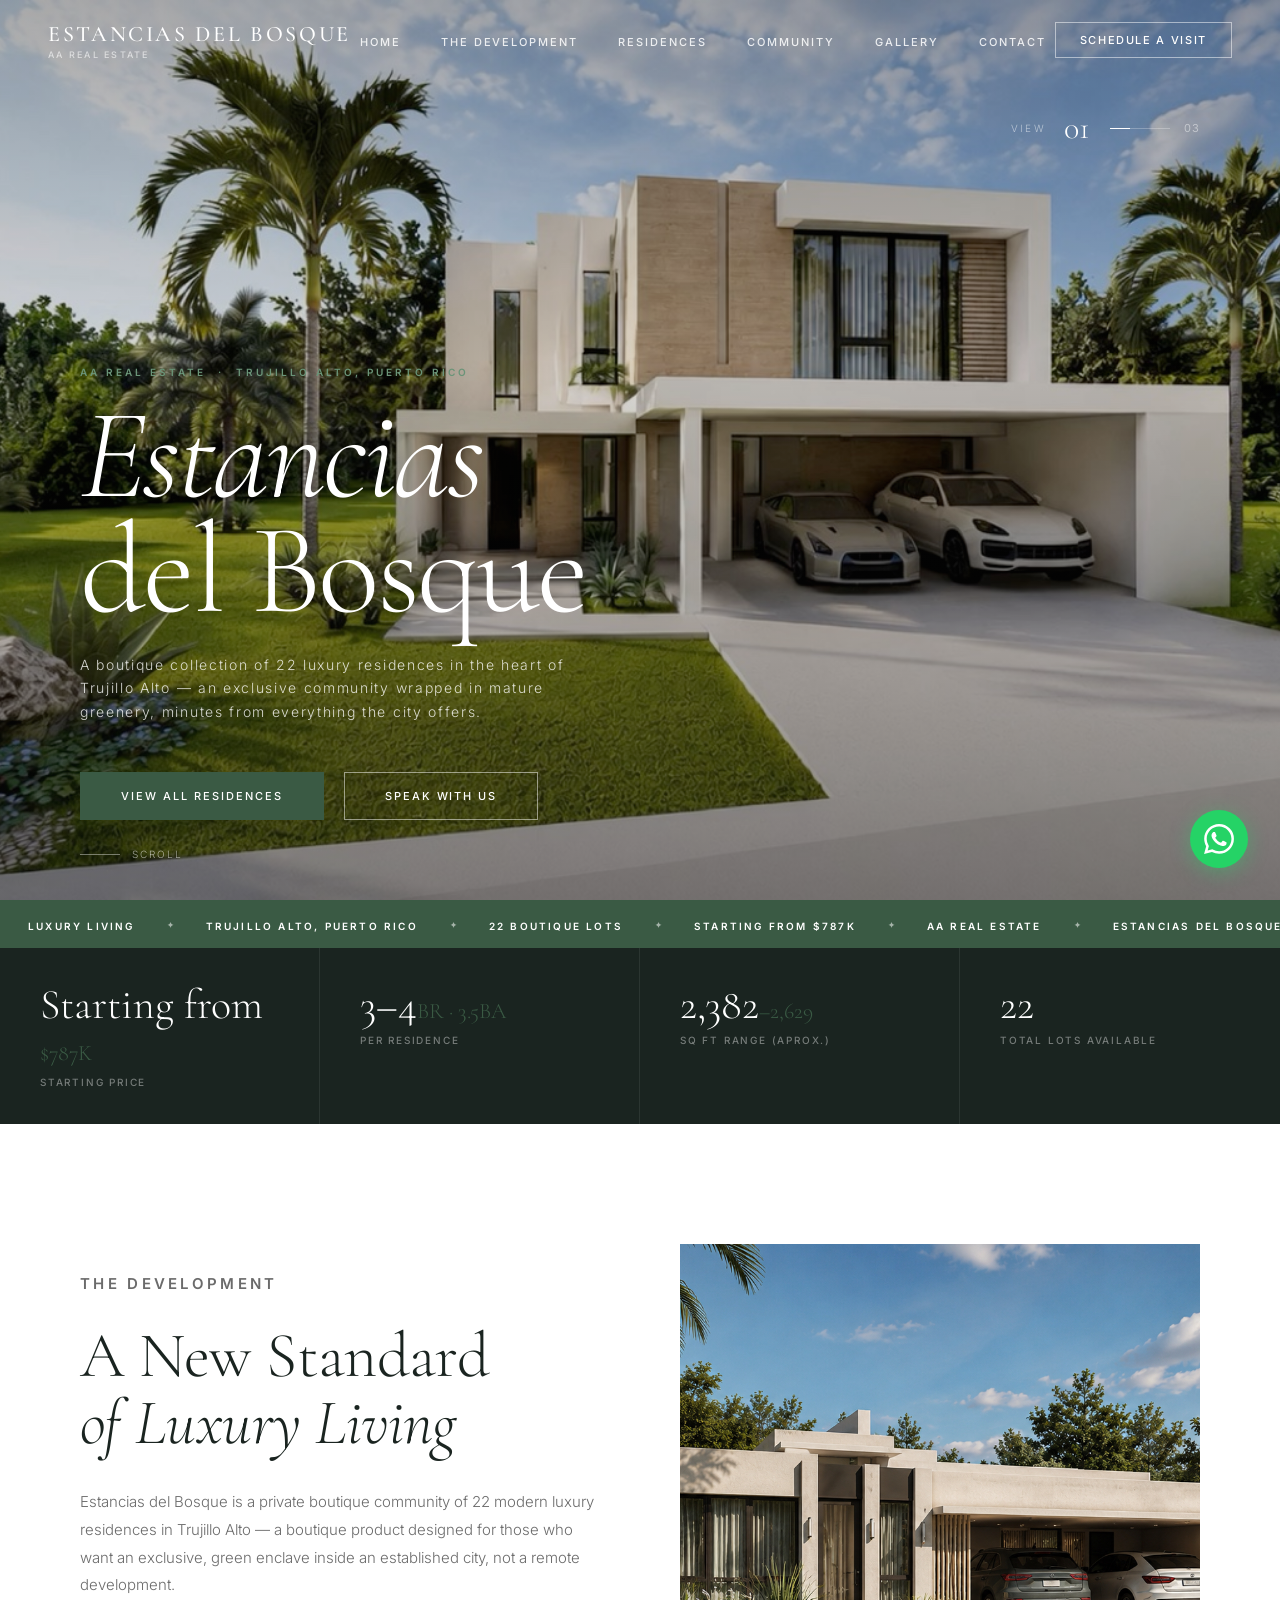
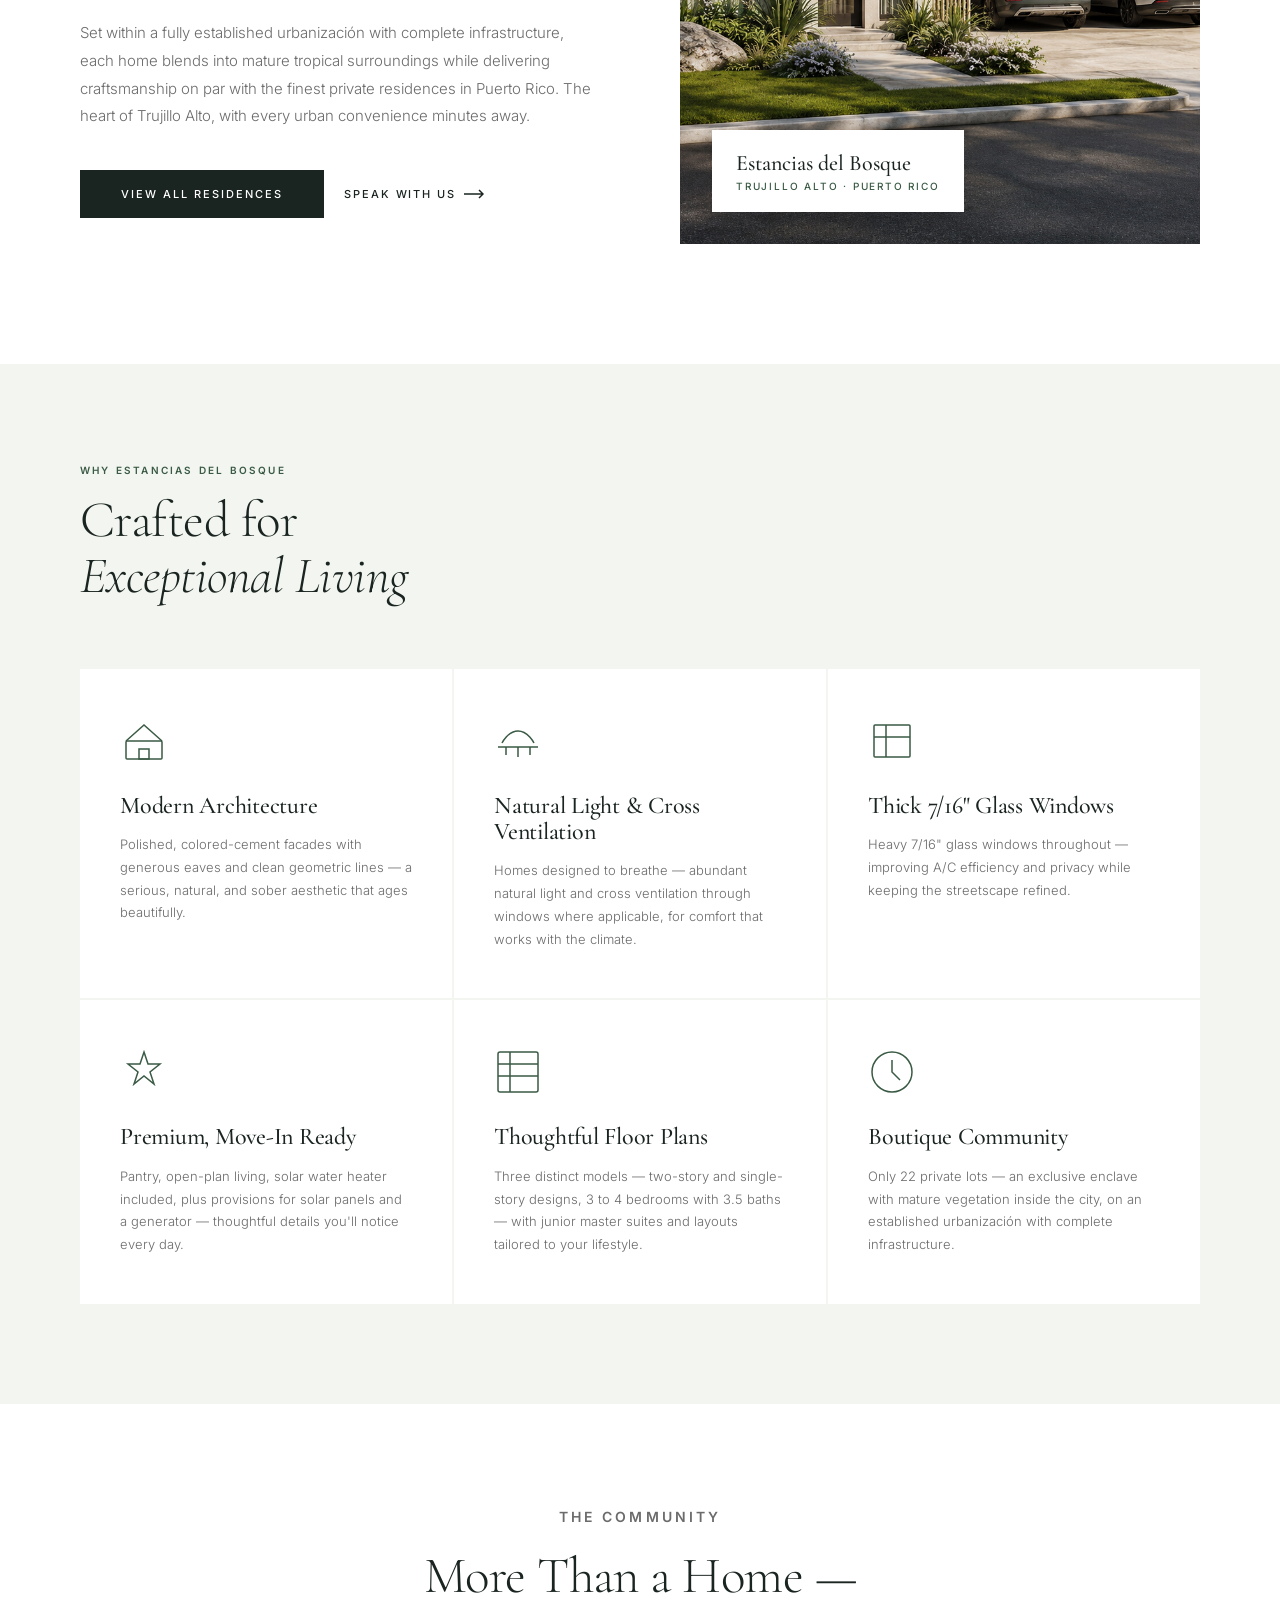
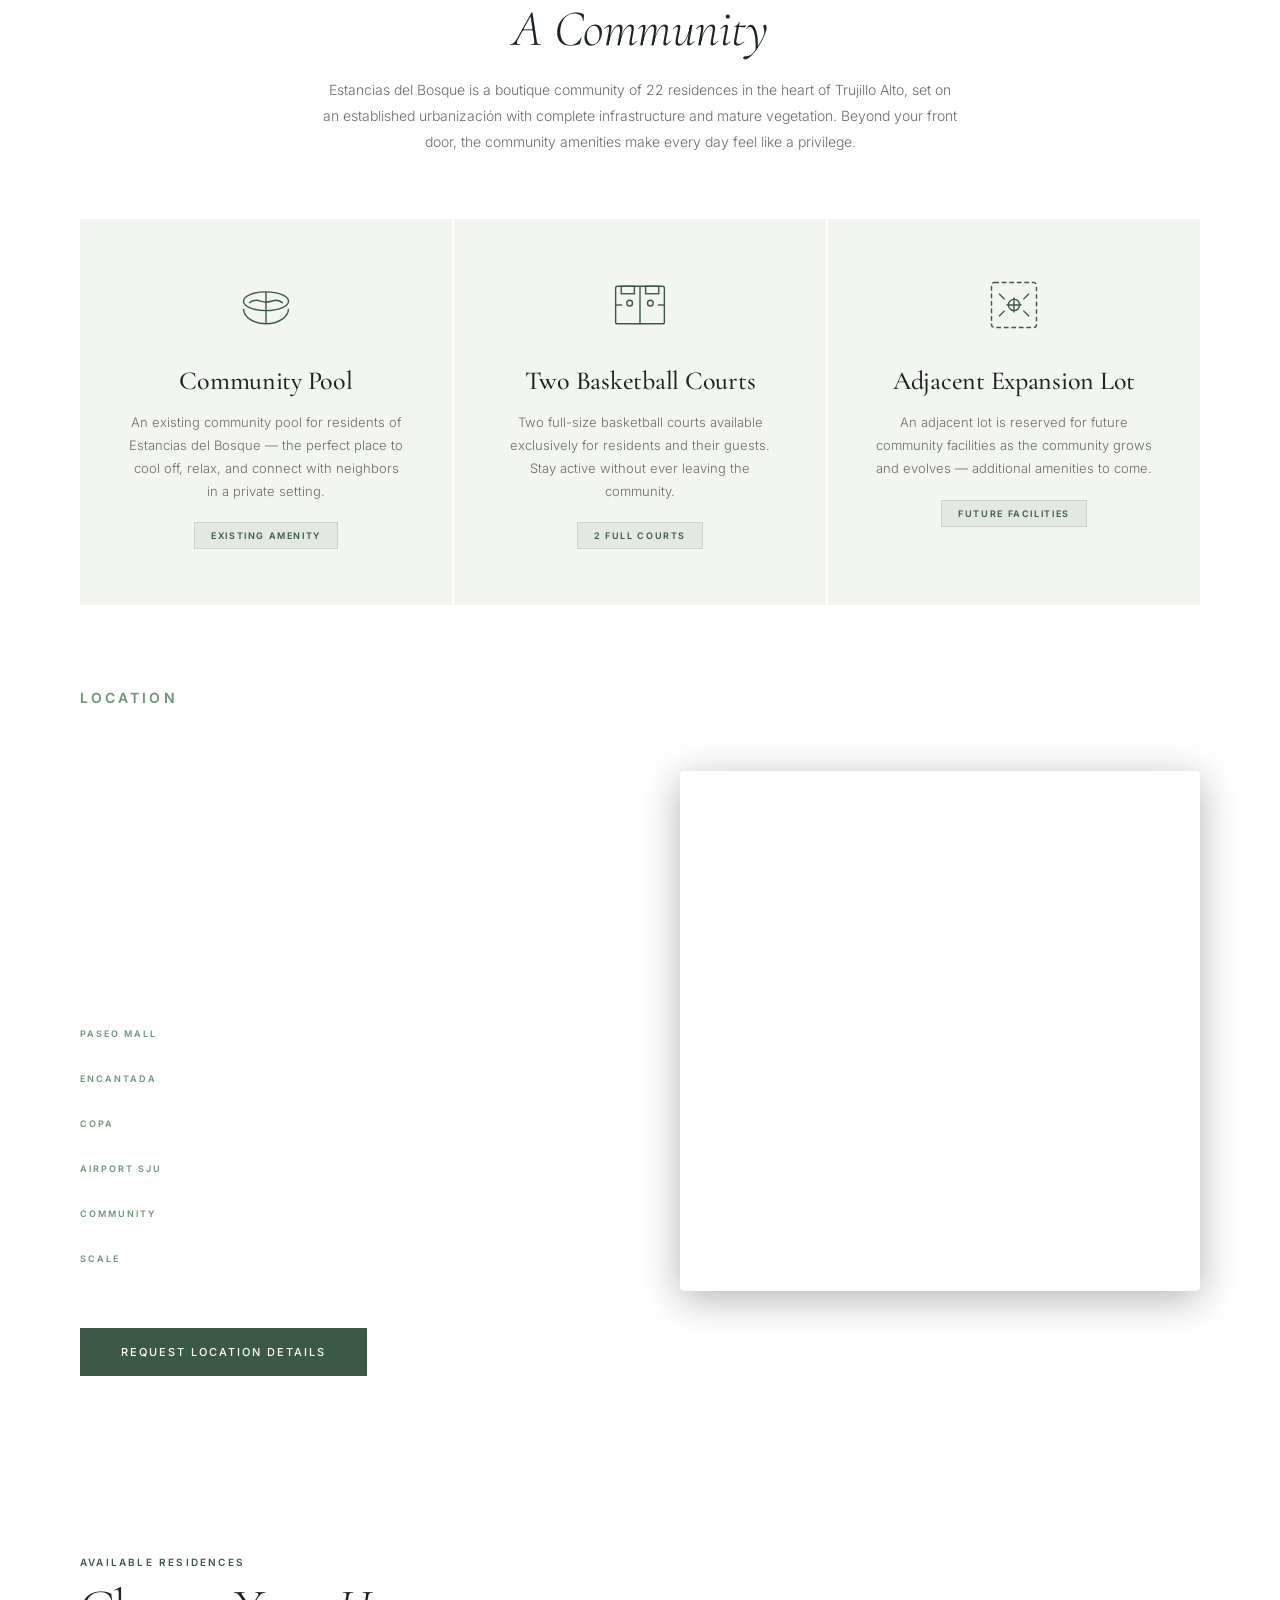
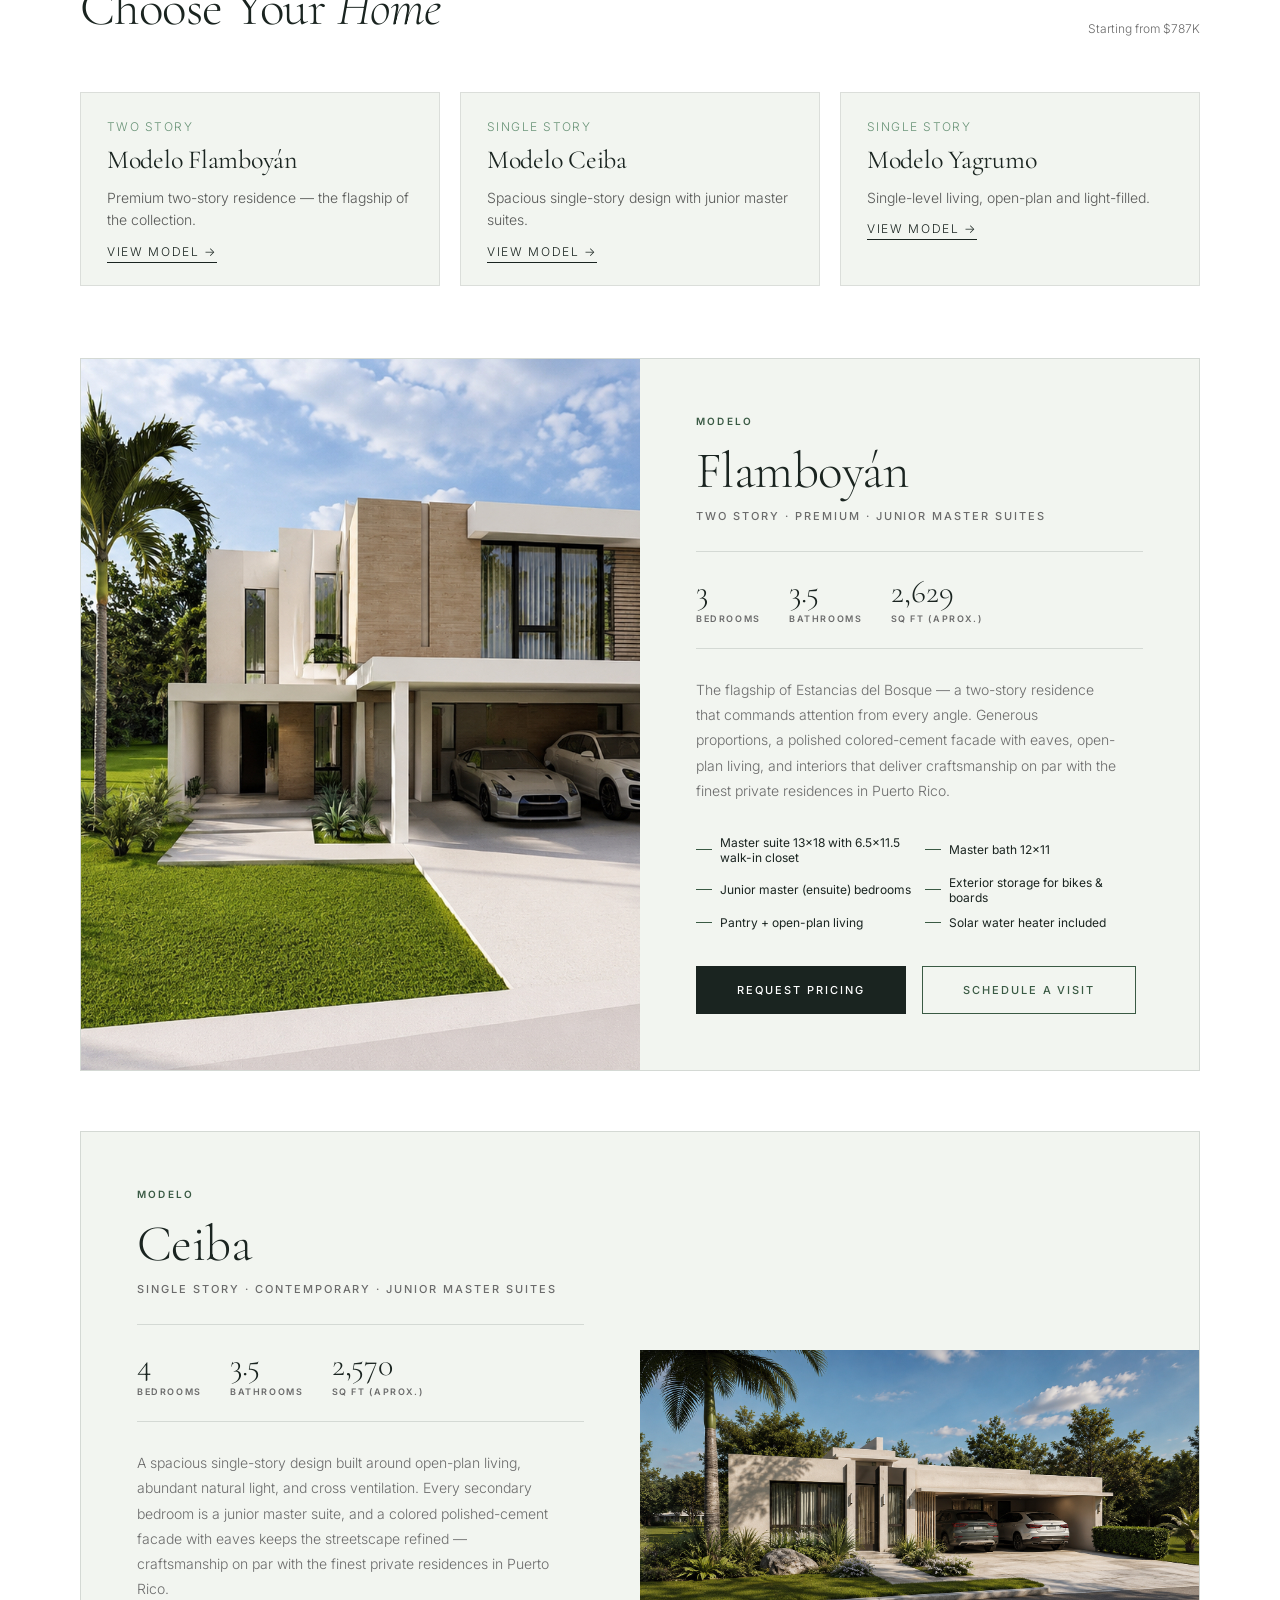
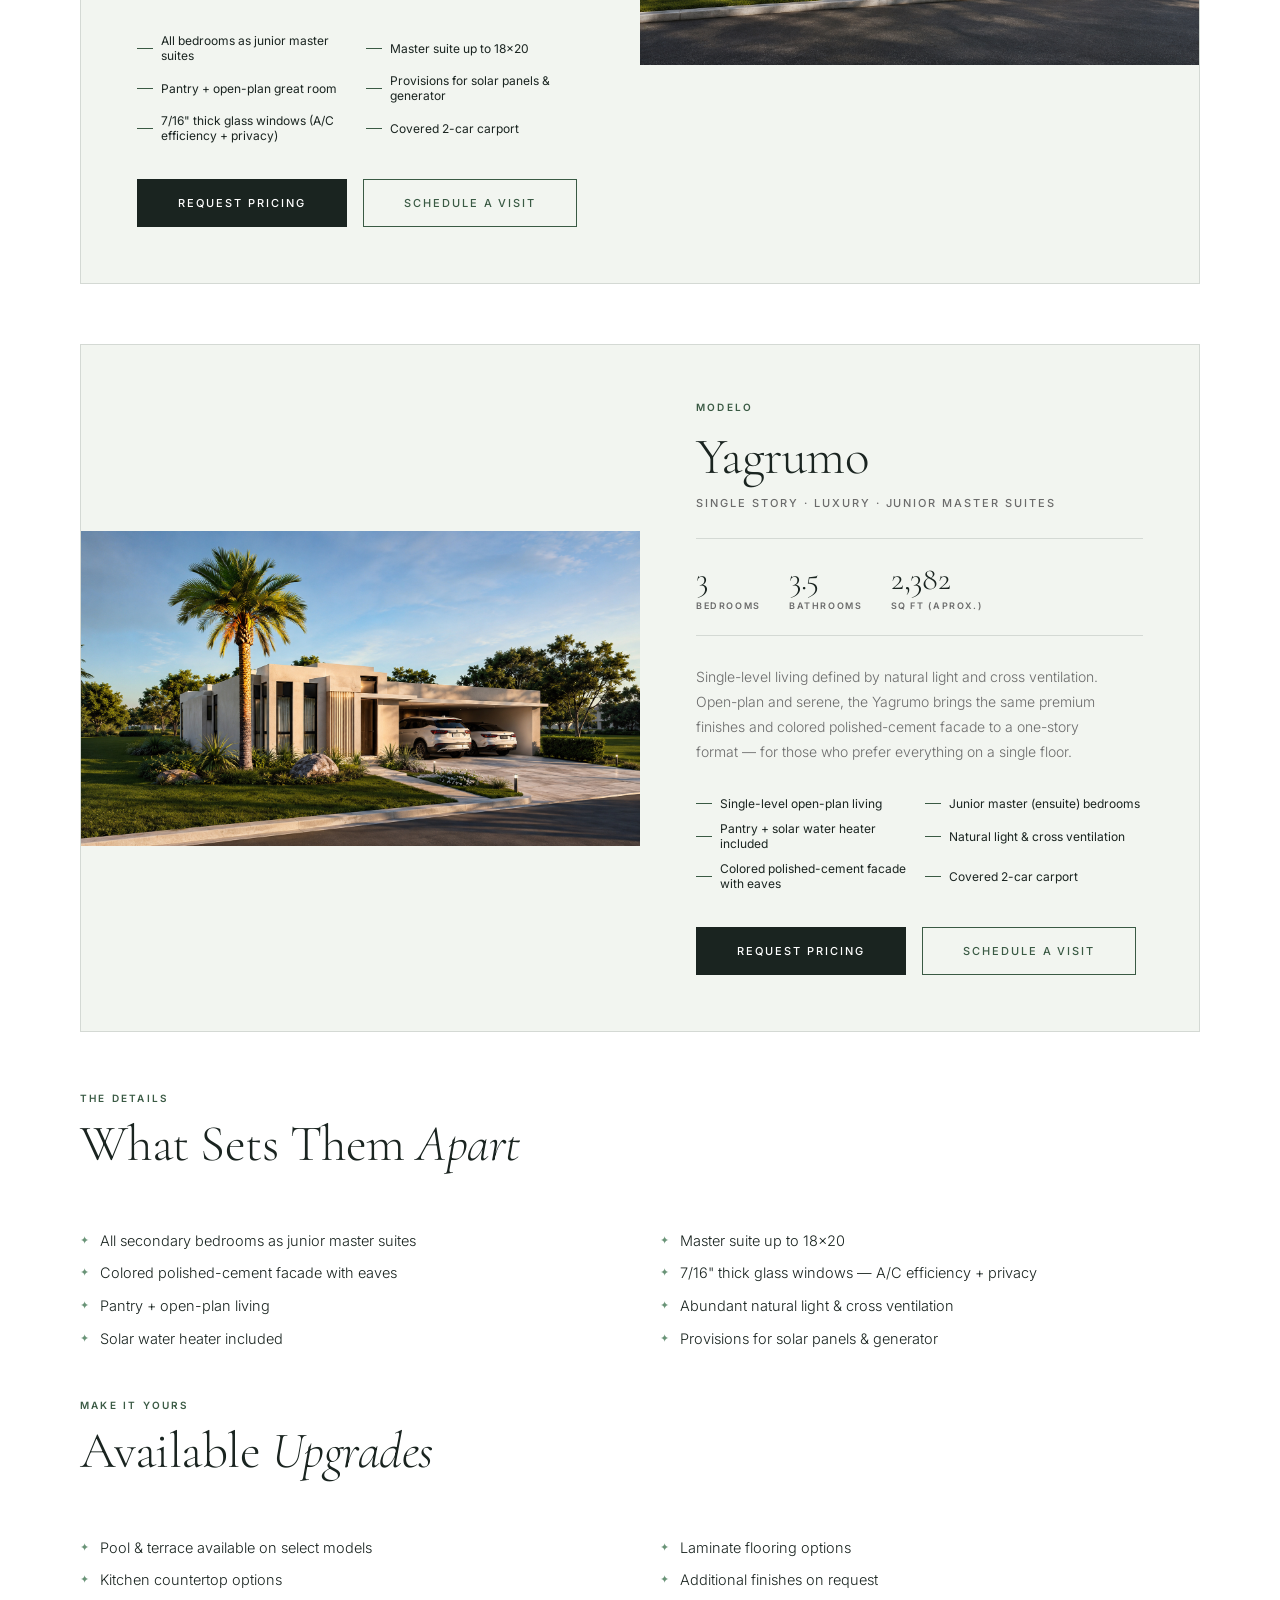
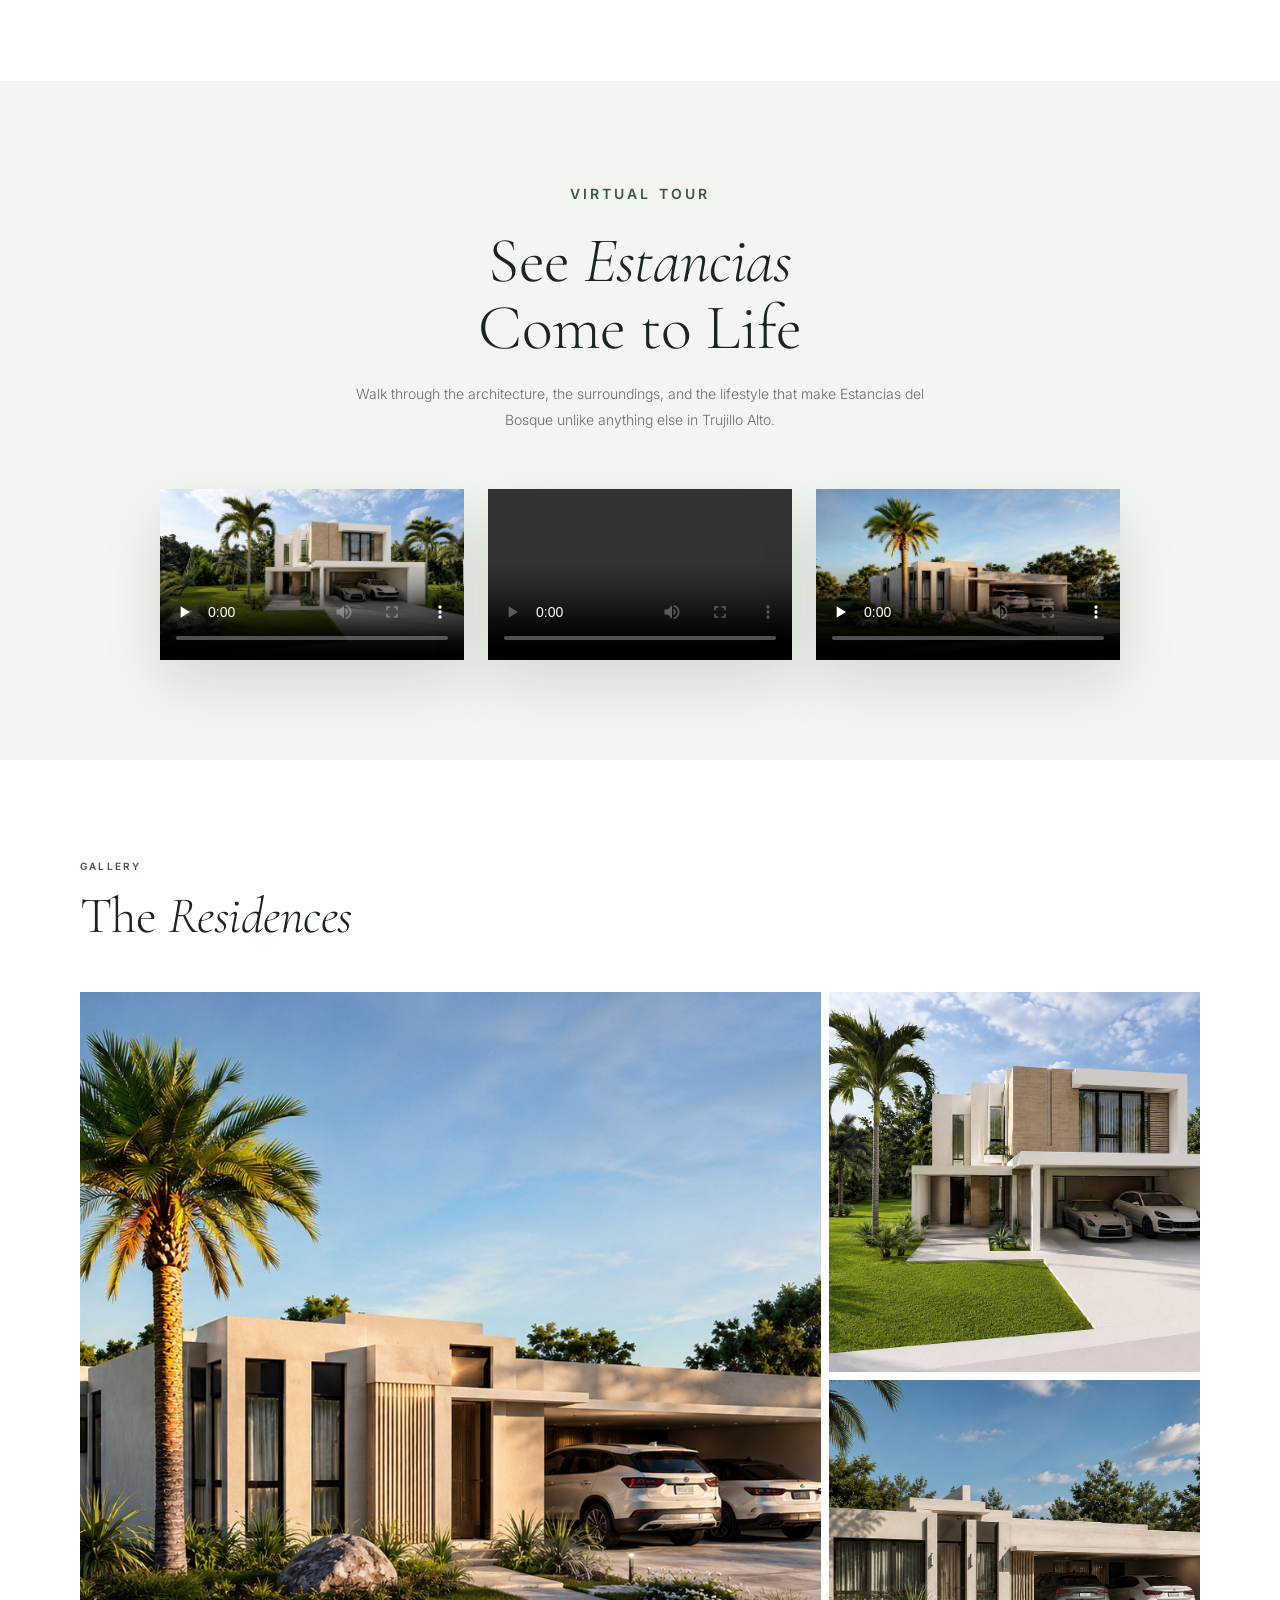
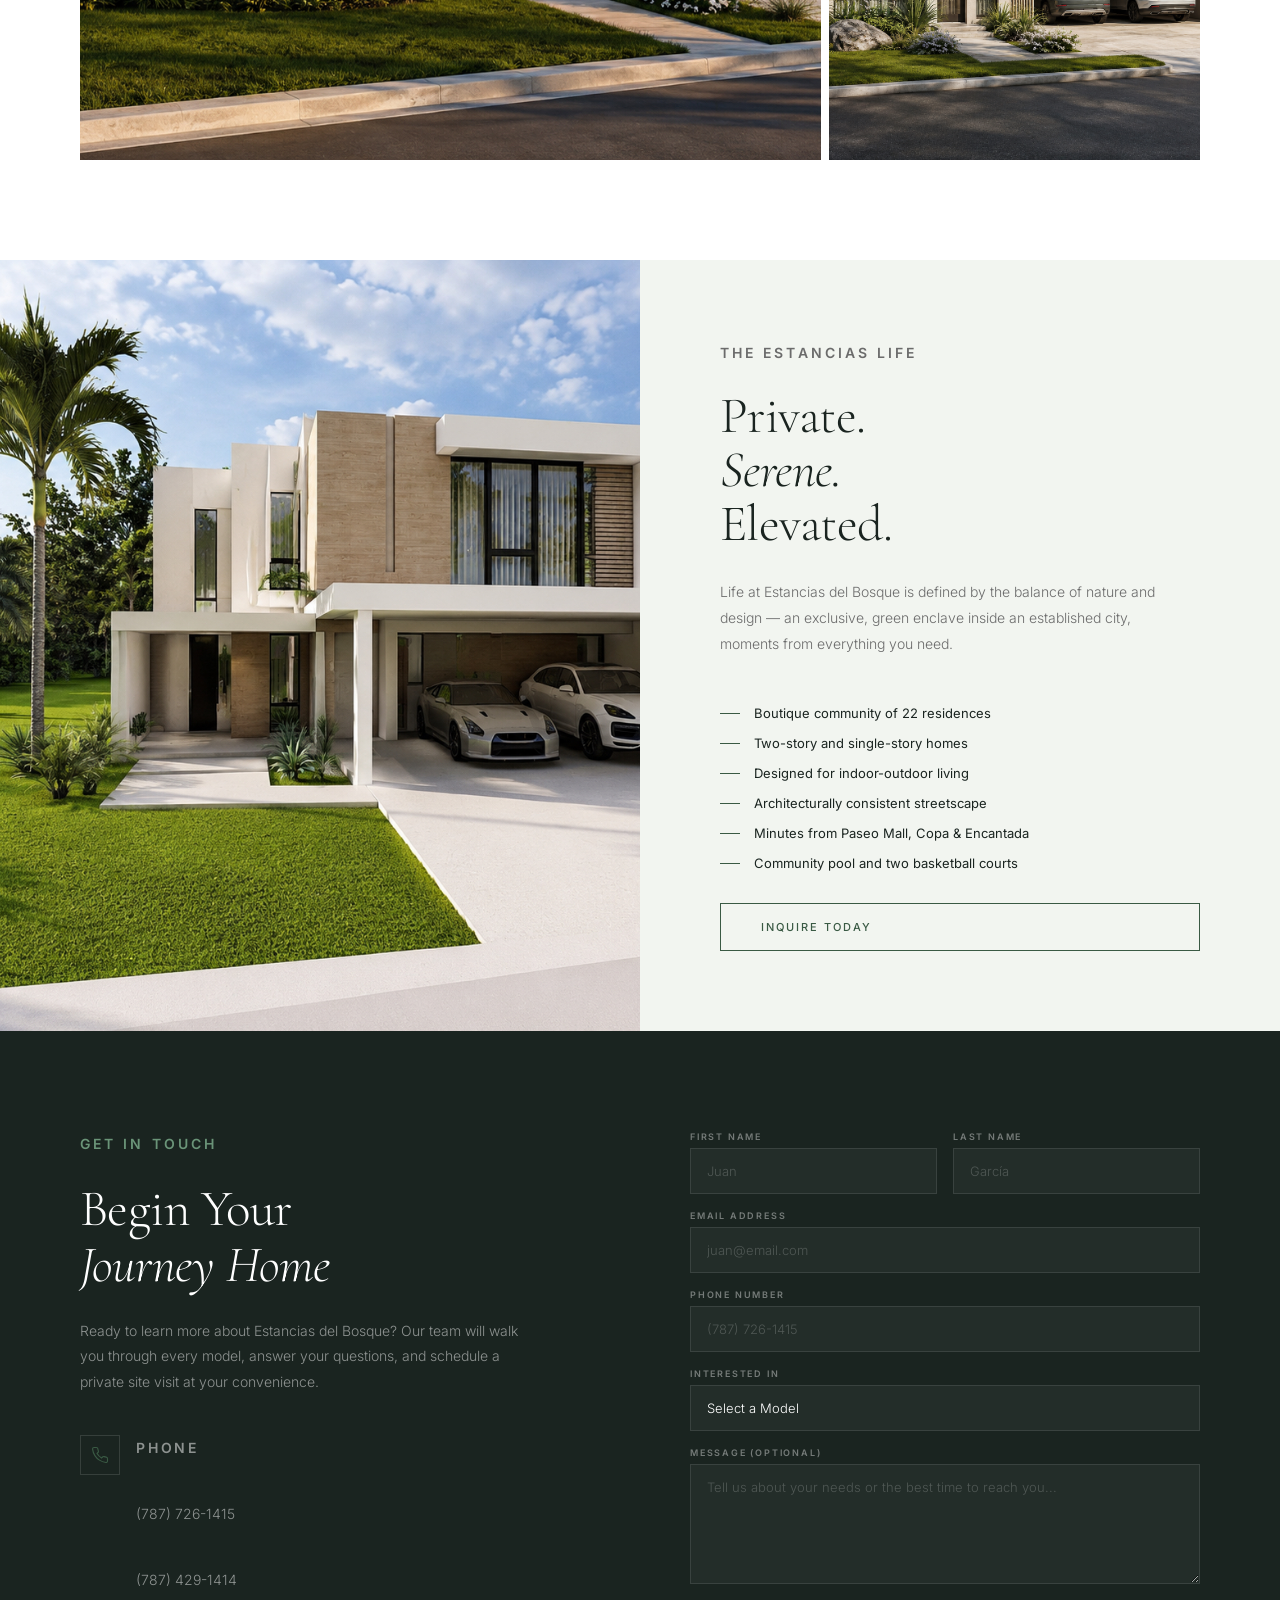
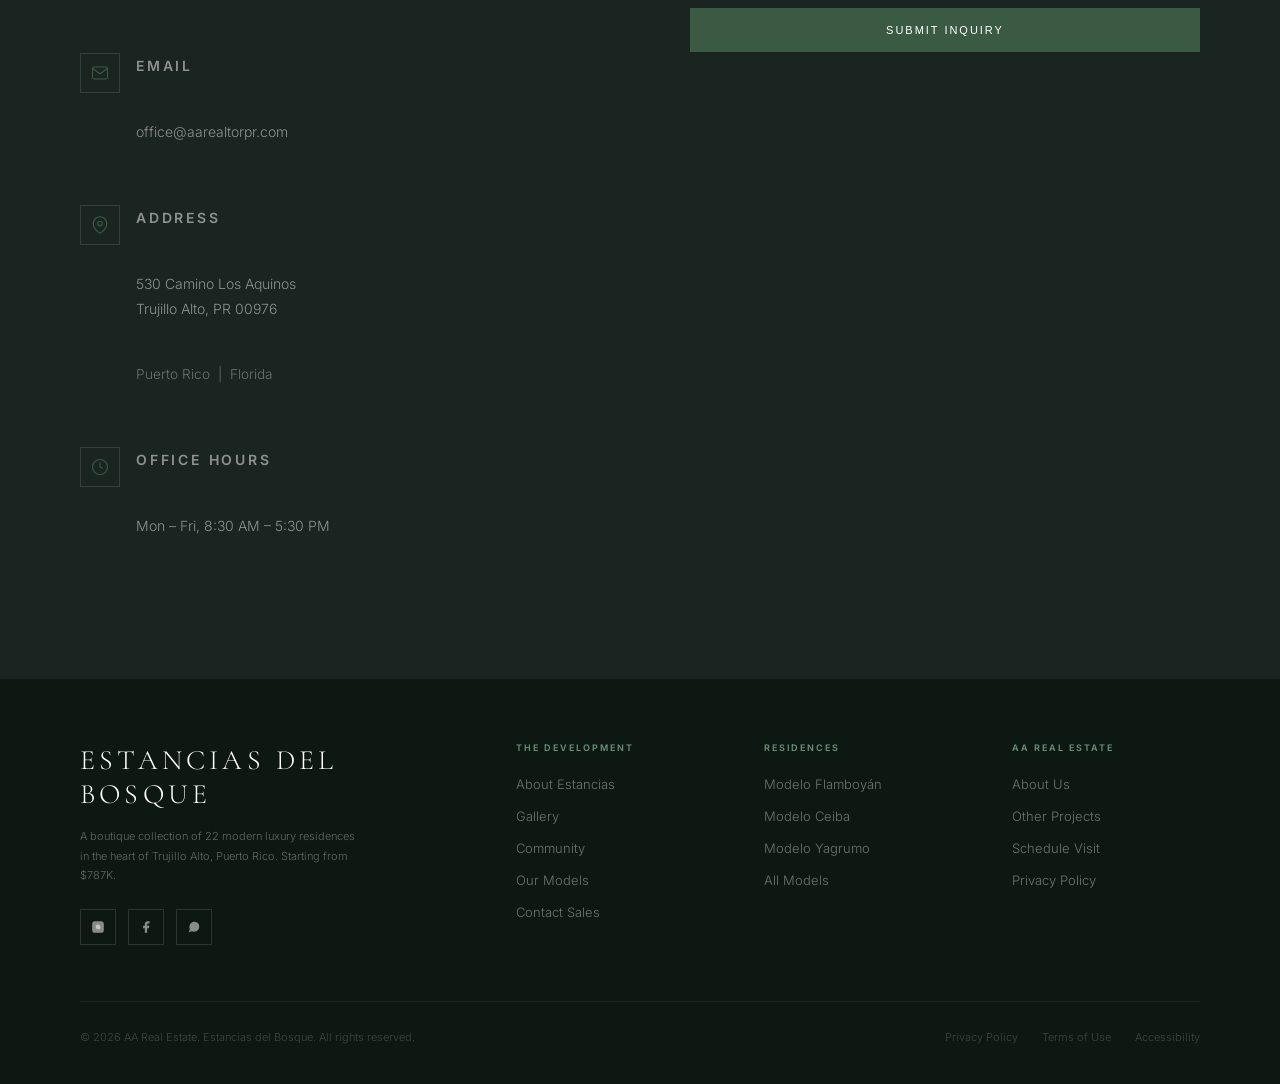
==== full-site.html @ 70252f1f "Landing "Coming Soon" con los tres modelos El sitio completo sigue bloqueado por datos del cliente (" ====
<!DOCTYPE html>
<html lang="en">
<head>
  <meta charset="UTF-8" />
  <meta name="viewport" content="width=device-width, initial-scale=1.0" />
  <title>Estancias del Bosque — Luxury Residences · AA Real Estate</title>
  <meta name="description" content="Estancias del Bosque — A boutique community of 22 modern luxury residences in the heart of Trujillo Alto, Puerto Rico. Starting from $787K. Developed by AA Real Estate." />
  <!-- POR CONFIRMAR: nombre final del proyecto ("Reserve" removido por indicación del cliente) -->
  <link rel="preconnect" href="https://fonts.googleapis.com" />
  <link rel="preconnect" href="https://fonts.gstatic.com" crossorigin />
  <link rel="stylesheet" href="https://fonts.googleapis.com/css2?family=Cormorant+Garamond:ital,wght@0,300;0,400;0,500;0,600;1,300;1,400&family=Inter:wght@300;400;500;600&display=swap" />
  <link rel="stylesheet" href="css/style.css" />
  <link rel="stylesheet" href="css/listings.css" />
</head>
<body id="top">

  <!-- ============ PRELOADER ============ -->
  <div class="preloader" id="preloader">
    <div class="preloader-inner">
      <div class="preloader-logo">
        <span class="pl-el">E</span><span class="pl-el">s</span><span class="pl-el">t</span><span class="pl-el">a</span><span class="pl-el">n</span><span class="pl-el">c</span><span class="pl-el">i</span><span class="pl-el">a</span><span class="pl-el">s</span>
      </div>
      <div class="preloader-sub">del Bosque · AA Real Estate</div>
      <div class="preloader-bar"><div class="preloader-bar-fill" id="preloaderBar"></div></div>
    </div>
  </div>

  <!-- ============ NAVIGATION ============ -->
  <nav class="nav" id="nav">
    <a href="#top" class="nav-logo">
      <span class="nav-logo-main">Estancias del Bosque</span>
      <span class="nav-logo-sub">AA Real Estate</span>
    </a>
    <ul class="nav-links">
      <li><a href="#top">Home</a></li>
      <li><a href="#about">The Development</a></li>
      <li><a href="#residences">Residences</a></li>
      <li><a href="#community">Community</a></li>
      <li><a href="#gallery">Gallery</a></li>
      <li><a href="#contact">Contact</a></li>
    </ul>
    <a href="#contact" class="nav-cta">Schedule a Visit</a>
    <button class="nav-hamburger" id="navHamburger" aria-label="Menu">
      <span></span><span></span><span></span>
    </button>
  </nav>
  <div class="mobile-menu" id="mobileMenu">
    <ul>
      <li><a href="#top" onclick="closeMobile()">Home</a></li>
      <li><a href="#about" onclick="closeMobile()">The Development</a></li>
      <li><a href="#residences" onclick="closeMobile()">Residences</a></li>
      <li><a href="#community" onclick="closeMobile()">Community</a></li>
      <li><a href="#gallery" onclick="closeMobile()">Gallery</a></li>
      <li><a href="#contact" onclick="closeMobile()">Contact</a></li>
      <li><a href="#contact" class="mobile-cta" onclick="closeMobile()">Schedule a Visit</a></li>
    </ul>
  </div>

  <!-- ============ HERO ============ -->
  <section class="hero">
    <video class="hero-video" id="heroVideo" autoplay muted loop playsinline poster="images/tour-two-story-poster.jpg">
      <source src="images/hero.mp4" type="video/mp4">
    </video>
    <div class="hero-slides" id="heroSlides">
      <div class="hero-slide active">
        <img src="images/render-1.jpeg" alt="Estancias del Bosque — Streetscape" />
      </div>
      <div class="hero-slide">
        <img src="images/render-3.jpeg" alt="Estancias del Bosque — Residence" />
      </div>
      <div class="hero-slide">
        <img src="images/render-2.jpeg" alt="Estancias del Bosque — Private Garden" />
      </div>
    </div>
    <div class="hero-overlay"></div>

    <div class="hero-content">
      <p class="hero-eyebrow">AA Real Estate &nbsp;·&nbsp; Trujillo Alto, Puerto Rico</p>
      <h1 class="hero-title"><em>Estancias</em><br>del Bosque</h1>
      <p class="hero-subtitle">A boutique collection of 22 luxury residences in the heart of Trujillo Alto — an exclusive community wrapped in mature greenery, minutes from everything the city offers.</p>
      <div class="hero-actions">
        <a href="#residences" class="btn-primary">View All Residences</a>
        <a href="#contact" class="btn-outline">Speak With Us</a>
      </div>
    </div>

    <div class="hero-scroll">
      <div class="hero-scroll-line"></div>
      Scroll
    </div>

    <!-- Slide counter relocated to top-right with a clear label (was an unlabeled number bottom-right) -->
    <div class="hero-counter hero-counter--top">
      <span class="hero-counter-label">View</span>
      <span class="hero-counter-current" id="heroCounterCurrent">01</span>
      <div class="hero-counter-bar"><div class="hero-counter-progress" id="heroProgress"></div></div>
      <span class="hero-counter-total">03</span>
    </div>

    <div class="hero-dots" style="display:none">
      <button class="hero-dot active" data-slide="0"></button>
      <button class="hero-dot" data-slide="1"></button>
      <button class="hero-dot" data-slide="2"></button>
    </div>
  </section>

  <!-- ============ MARQUEE STRIP ============ -->
  <div class="marquee-strip">
    <div class="marquee-track">
      <span>Luxury Living</span><span class="marquee-dot">✦</span>
      <span>Trujillo Alto, Puerto Rico</span><span class="marquee-dot">✦</span>
      <span>22 Boutique Lots</span><span class="marquee-dot">✦</span>
      <span>Starting from $787K</span><span class="marquee-dot">✦</span>
      <span>AA Real Estate</span><span class="marquee-dot">✦</span>
      <span>Estancias del Bosque</span><span class="marquee-dot">✦</span>
      <span>Luxury Living</span><span class="marquee-dot">✦</span>
      <span>Trujillo Alto, Puerto Rico</span><span class="marquee-dot">✦</span>
      <span>22 Boutique Lots</span><span class="marquee-dot">✦</span>
      <span>Starting from $787K</span><span class="marquee-dot">✦</span>
      <span>AA Real Estate</span><span class="marquee-dot">✦</span>
      <span>Estancias del Bosque</span><span class="marquee-dot">✦</span>
    </div>
  </div>

  <!-- ============ STATS BAR ============ -->
  <div class="stats-bar">
    <div class="stat-item fade-up">
      <div class="stat-number">Starting from <span>$787K</span></div>
      <div class="stat-label">Starting Price</div>
    </div>
    <div class="stat-item fade-up">
      <div class="stat-number">3–4<span>BR · 3.5BA</span></div>
      <div class="stat-label">Per Residence</div>
    </div>
    <div class="stat-item fade-up">
      <div class="stat-number">2,382<span>–2,629</span></div>
      <div class="stat-label">Sq Ft Range (aprox.)</div>
    </div>
    <div class="stat-item fade-up">
      <div class="stat-number">22</div>
      <div class="stat-label">Total Lots Available</div>
    </div>
  </div>

  <!-- ============ PROJECT PERSPECTIVE — 3 houses together ============ -->
  <!-- POR CONFIRMAR: reemplazar con foto/video real de las 3 casas juntas (perspectiva del proyecto completo) -->
  <section class="intro" id="about">
    <div class="intro-text fade-up">
      <p class="section-label">The Development</p>
      <h2>A New Standard<br><em>of Luxury Living</em></h2>
      <p>Estancias del Bosque is a private boutique community of 22 modern luxury residences in Trujillo Alto — a boutique product designed for those who want an exclusive, green enclave inside an established city, not a remote development.</p>
      <p>Set within a fully established urbanización with complete infrastructure, each home blends into mature tropical surroundings while delivering craftsmanship on par with the finest private residences in Puerto Rico. The heart of Trujillo Alto, with every urban convenience minutes away.</p>
      <div class="intro-cta">
        <a href="#residences" class="btn-dark">View All Residences</a>
        <a href="#contact" class="link-arrow">
          Speak With Us
          <svg width="20" height="10" viewBox="0 0 20 10" fill="none" xmlns="http://www.w3.org/2000/svg"><path d="M0 5H19M15 1L19 5L15 9" stroke="currentColor" stroke-width="1.5"/></svg>
        </a>
      </div>
    </div>
    <div class="intro-image fade-up">
       <!-- POR CONFIRMAR: sustituir por la foto/video real de las 3 casas juntas. collection-cover.jpg NO se usa: tiene "Reserve" y marca de agua incrustadas. -->
       <img loading="lazy" decoding="async" src="images/render-3.jpeg" alt="Estancias del Bosque — Residence" />
      <div class="intro-image-badge">
        <span class="intro-image-badge-title">Estancias del Bosque</span>
        <span class="intro-image-badge-sub">Trujillo Alto · Puerto Rico</span>
      </div>
    </div>
  </section>

  <!-- ============ FEATURES ============ -->
  <section class="features">
    <div class="features-header">
      <div>
        <p class="section-label">Why Estancias del Bosque</p>
        <h2>Crafted for<br><em>Exceptional Living</em></h2>
      </div>
    </div>
    <div class="features-grid">
      <div class="feature-card fade-up">
        <div class="feature-icon">
          <svg viewBox="0 0 48 48" xmlns="http://www.w3.org/2000/svg">
            <rect x="6" y="24" width="36" height="18" rx="1"/>
            <path d="M6 24L24 8L42 24"/>
            <rect x="19" y="32" width="10" height="10"/>
          </svg>
        </div>
        <h3>Modern Architecture</h3>
        <p>Polished, colored-cement facades with generous eaves and clean geometric lines — a serious, natural, and sober aesthetic that ages beautifully.</p>
      </div>
      <div class="feature-card fade-up">
        <div class="feature-icon">
          <svg viewBox="0 0 48 48" xmlns="http://www.w3.org/2000/svg">
            <path d="M8 26C8 26 14 14 24 14C34 14 40 26 40 26"/>
            <path d="M4 30H44M12 30V38M24 30V40M36 30V38"/>
          </svg>
        </div>
        <h3>Natural Light &amp; Cross Ventilation</h3>
        <p>Homes designed to breathe — abundant natural light and cross ventilation through windows where applicable, for comfort that works with the climate.</p>
      </div>
      <div class="feature-card fade-up">
        <div class="feature-icon">
          <svg viewBox="0 0 48 48" xmlns="http://www.w3.org/2000/svg">
            <rect x="6" y="8" width="36" height="32" rx="1"/>
            <path d="M6 20H42M18 8V40"/>
          </svg>
        </div>
        <h3>Thick 7/16&quot; Glass Windows</h3>
        <p>Heavy 7/16" glass windows throughout — improving A/C efficiency and privacy while keeping the streetscape refined.</p>
      </div>
      <div class="feature-card fade-up">
        <div class="feature-icon">
          <svg viewBox="0 0 48 48" xmlns="http://www.w3.org/2000/svg">
            <path d="M24 4L28 16H40L30 24L34 36L24 28L14 36L18 24L8 16H20L24 4Z"/>
          </svg>
        </div>
        <h3>Premium, Move-In Ready</h3>
        <p>Pantry, open-plan living, solar water heater included, plus provisions for solar panels and a generator — thoughtful details you'll notice every day.</p>
      </div>
      <div class="feature-card fade-up">
        <div class="feature-icon">
          <svg viewBox="0 0 48 48" xmlns="http://www.w3.org/2000/svg">
            <rect x="4" y="4" width="40" height="40" rx="2"/>
            <path d="M4 16H44M16 4V44M4 28H44"/>
          </svg>
        </div>
        <h3>Thoughtful Floor Plans</h3>
        <p>Three distinct models — two-story and single-story designs, 3 to 4 bedrooms with 3.5 baths — with junior master suites and layouts tailored to your lifestyle.</p>
      </div>
      <div class="feature-card fade-up">
        <div class="feature-icon">
          <svg viewBox="0 0 48 48" xmlns="http://www.w3.org/2000/svg">
            <path d="M24 44C35.046 44 44 35.046 44 24C44 12.954 35.046 4 24 4C12.954 4 4 12.954 4 24C4 35.046 12.954 44 24 44Z"/>
            <path d="M24 12V24L32 32"/>
          </svg>
        </div>
        <h3>Boutique Community</h3>
        <p>Only 22 private lots — an exclusive enclave with mature vegetation inside the city, on an established urbanización with complete infrastructure.</p>
      </div>
    </div>
  </section>

  <!-- ============ COMMUNITY ============ -->
  <section class="community" id="community">
    <div class="community-inner">
      <div class="community-header fade-up">
        <p class="section-label">The Community</p>
        <h2>More Than a Home —<br><em>A Community</em></h2>
        <p>Estancias del Bosque is a boutique community of 22 residences in the heart of Trujillo Alto, set on an established urbanización with complete infrastructure and mature vegetation. Beyond your front door, the community amenities make every day feel like a privilege.</p>
      </div>
      <div class="community-grid">
        <div class="community-card fade-up">
          <div class="community-icon">
            <svg viewBox="0 0 64 64" xmlns="http://www.w3.org/2000/svg">
              <path d="M8 36c0 8.837 10.745 16 24 16s24-7.163 24-16"/>
              <ellipse cx="32" cy="28" rx="24" ry="10"/>
              <path d="M14 30c2-2 5-3 8-3s6 2 10 2 8-2 10-2 6 1 8 3"/>
              <line x1="32" y1="18" x2="32" y2="52"/>
            </svg>
          </div>
          <h3>Community Pool</h3>
          <p>An existing community pool for residents of Estancias del Bosque — the perfect place to cool off, relax, and connect with neighbors in a private setting.</p>
          <span class="community-badge">Existing Amenity</span>
        </div>
        <div class="community-card fade-up">
          <div class="community-icon">
            <svg viewBox="0 0 64 64" xmlns="http://www.w3.org/2000/svg">
              <rect x="6" y="12" width="52" height="40" rx="2"/>
              <line x1="32" y1="12" x2="32" y2="52"/>
              <rect x="12" y="12" width="14" height="8"/>
              <rect x="38" y="12" width="14" height="8"/>
              <line x1="6" y1="32" x2="13" y2="32"/>
              <line x1="51" y1="32" x2="58" y2="32"/>
              <circle cx="21" cy="30" r="3"/>
              <circle cx="43" cy="30" r="3"/>
            </svg>
          </div>
          <h3>Two Basketball Courts</h3>
          <p>Two full-size basketball courts available exclusively for residents and their guests. Stay active without ever leaving the community.</p>
          <span class="community-badge">2 Full Courts</span>
        </div>
        <div class="community-card fade-up">
          <div class="community-icon">
            <svg viewBox="0 0 64 64" xmlns="http://www.w3.org/2000/svg">
              <rect x="8" y="8" width="48" height="48" rx="3" stroke-dasharray="5 3"/>
              <path d="M24 32h16M32 24v16"/>
              <circle cx="32" cy="32" r="6"/>
              <path d="M16 20l6 6M48 20l-6 6M16 44l6-6M48 44l-6-6"/>
            </svg>
          </div>
          <h3>Adjacent Expansion Lot</h3>
          <p>An adjacent lot is reserved for future community facilities as the community grows and evolves — additional amenities to come.</p>
          <span class="community-badge">Future Facilities</span>
        </div>
      </div>

      <!-- MINUTES TO POINTS OF INTEREST — kept in-flow so it's never lost when browsing models -->
      <div class="location-inner" style="margin-top:80px">
        <div class="location-text fade-up">
          <p class="section-label" style="color:var(--gold-light)">Location</p>
          <h2>The <em>Heart of</em><br>Trujillo Alto</h2>
          <p>Not a remote mountain development — a centrally located community with immediate access to everything the metro area offers, surrounded by an established neighborhood.</p>
          <ul class="location-list">
            <li><span class="loc-label">Paseo Mall</span><span class="loc-value">5 minutes away</span></li>
            <li><span class="loc-label">Encantada</span><span class="loc-value">5 minutes away</span></li>
            <li><span class="loc-label">Copa</span><span class="loc-value">10 minutes away</span></li>
            <li><span class="loc-label">Airport SJU</span><span class="loc-value">Easy direct access</span></li>
            <li><span class="loc-label">Community</span><span class="loc-value">Established urbanización · full infrastructure</span></li>
            <li><span class="loc-label">Scale</span><span class="loc-value">Boutique 22 lots vs. mass developments</span></li>
          </ul>
          <a href="#contact" class="btn-primary" style="margin-top:8px">Request Location Details</a>
        </div>
        <div class="location-visual fade-up">
          <div class="location-map">
            <iframe
              src="https://www.google.com/maps?q=530+Camino+Los+Aquinos,+Trujillo+Alto,+PR+00976&output=embed"
              width="100%"
              height="100%"
              style="border:0; border-radius:4px;"
              allowfullscreen=""
              loading="lazy"
              referrerpolicy="no-referrer-when-downgrade"
              title="Estancias del Bosque Location">
            </iframe>
          </div>
        </div>
      </div>
    </div>
  </section>

  <!-- ============ RESIDENCES (catalog + detail, single page) ============ -->
  <section class="listings-section" id="residences">
    <div class="listings-section-header fade-up">
      <div>
        <p class="section-label">Available Residences</p>
        <h2>Choose Your <em>Home</em></h2>
      </div>
      <span class="listings-count">Starting from $787K</span>
    </div>

    <!-- ALWAYS-VISIBLE CATALOG with availability labels -->
    <!-- POR CONFIRMAR: disponibilidad y fechas exactas por modelo -->
    <div class="catalog-strip">
      <div class="catalog-card fade-up">
        <span class="catalog-meta">Two Story</span>
        <h3>Modelo Flamboyán</h3>
        <p style="font-size:14px;color:rgba(20,20,20,0.7);line-height:1.6;margin:0;">Premium two-story residence — the flagship of the collection.</p>
        <a class="catalog-link" href="#flamboyan">View Model →</a>
      </div>
      <div class="catalog-card fade-up">
        <span class="catalog-meta">Single Story</span>
        <h3>Modelo Ceiba</h3>
        <p style="font-size:14px;color:rgba(20,20,20,0.7);line-height:1.6;margin:0;">Spacious single-story design with junior master suites.</p>
        <a class="catalog-link" href="#ceiba">View Model →</a>
      </div>
      <div class="catalog-card fade-up">
        <span class="catalog-meta">Single Story</span>
        <h3>Modelo Yagrumo</h3>
        <p style="font-size:14px;color:rgba(20,20,20,0.7);line-height:1.6;margin:0;">Single-level living, open-plan and light-filled.</p>
        <a class="catalog-link" href="#yagrumo">View Model →</a>
      </div>
    </div>
    <!-- POR CONFIRMAR: el cliente indicó que hay DOS modelos de 2 pisos y UNO de 1 piso, y que el metraje/pisos exacto por modelo se validará. Arriba se ordenó 2 pisos primero. Ajustar identidades reales cuando se confirmen. -->

    <!-- MODELO FLAMBOYÁN (2 pisos) -->
    <div class="listing-card-large fade-up" id="flamboyan" data-model="flamboyan">
      <div class="listing-card-large-img">
         <video src="images/tour-two-story.mp4" poster="images/render-2.jpeg" autoplay muted loop playsinline
                style="width:100%;height:100%;object-fit:cover;display:block;"></video>
      </div>
      <div class="listing-card-large-body">
        <p class="section-label">Modelo</p>
        <h2>Flamboyán</h2>
        <p class="listing-card-type">Two Story · Premium · Junior Master Suites</p>
        <div class="listing-specs">
          <div class="listing-spec"><span class="listing-spec-value">3</span><span class="listing-spec-label">Bedrooms</span></div>
          <div class="listing-spec"><span class="listing-spec-value">3.5</span><span class="listing-spec-label">Bathrooms</span></div>
          <div class="listing-spec"><span class="listing-spec-value">2,629</span><span class="listing-spec-label">Sq Ft (aprox.)</span></div>
        </div>
        <p class="listing-description">The flagship of Estancias del Bosque — a two-story residence that commands attention from every angle. Generous proportions, a polished colored-cement facade with eaves, open-plan living, and interiors that deliver craftsmanship on par with the finest private residences in Puerto Rico.</p>
        <ul class="listing-highlights">
          <li>Master suite 13×18 with 6.5×11.5 walk-in closet</li>
          <li>Master bath 12×11</li>
          <li>Junior master (ensuite) bedrooms</li>
          <li>Exterior storage for bikes &amp; boards</li>
          <li>Pantry + open-plan living</li>
          <li>Solar water heater included</li>
        </ul>
        <div class="listing-actions">
          <a href="#contact" class="btn-dark">Request Pricing</a>
          <a href="#contact" class="btn-gold-outline">Schedule a Visit</a>
        </div>
      </div>
    </div>

    <!-- MODELO CEIBA (2 pisos) -->
    <div class="listing-card-large reverse fade-up" id="ceiba" data-model="ceiba">
      <div class="listing-card-large-img">
         <img loading="lazy" decoding="async" src="images/render-3.jpeg" alt="Modelo Ceiba — Estancias del Bosque (single-story)" />
      </div>
      <div class="listing-card-large-body">
        <p class="section-label">Modelo</p>
        <h2>Ceiba</h2>
        <p class="listing-card-type">Single Story · Contemporary · Junior Master Suites</p>
        <div class="listing-specs">
          <div class="listing-spec"><span class="listing-spec-value">4</span><span class="listing-spec-label">Bedrooms</span></div>
          <div class="listing-spec"><span class="listing-spec-value">3.5</span><span class="listing-spec-label">Bathrooms</span></div>
          <div class="listing-spec"><span class="listing-spec-value">2,570</span><span class="listing-spec-label">Sq Ft (aprox.)</span></div>
        </div>
        <p class="listing-description">A spacious single-story design built around open-plan living, abundant natural light, and cross ventilation. Every secondary bedroom is a junior master suite, and a colored polished-cement facade with eaves keeps the streetscape refined — craftsmanship on par with the finest private residences in Puerto Rico.</p>
        <ul class="listing-highlights">
          <li>All bedrooms as junior master suites</li>
          <li>Master suite up to 18×20</li>
          <li>Pantry + open-plan great room</li>
          <li>Provisions for solar panels &amp; generator</li>
          <li>7/16" thick glass windows (A/C efficiency + privacy)</li>
          <li>Covered 2-car carport</li>
        </ul>
        <div class="listing-actions">
          <a href="#contact" class="btn-dark">Request Pricing</a>
          <a href="#contact" class="btn-gold-outline">Schedule a Visit</a>
        </div>
      </div>
    </div>

    <!-- MODELO YAGRUMO (1 piso) -->
    <div class="listing-card-large fade-up" id="yagrumo" data-model="yagrumo">
      <div class="listing-card-large-img">
         <img loading="lazy" decoding="async" src="images/render-1.jpeg" alt="Modelo Yagrumo — Estancias del Bosque (single-story)" />
      </div>
      <div class="listing-card-large-body">
        <p class="section-label">Modelo</p>
        <h2>Yagrumo</h2>
        <p class="listing-card-type">Single Story · Luxury · Junior Master Suites</p>
        <div class="listing-specs">
          <div class="listing-spec"><span class="listing-spec-value">3</span><span class="listing-spec-label">Bedrooms</span></div>
          <div class="listing-spec"><span class="listing-spec-value">3.5</span><span class="listing-spec-label">Bathrooms</span></div>
          <div class="listing-spec"><span class="listing-spec-value">2,382</span><span class="listing-spec-label">Sq Ft (aprox.)</span></div>
        </div>
        <p class="listing-description">Single-level living defined by natural light and cross ventilation. Open-plan and serene, the Yagrumo brings the same premium finishes and colored polished-cement facade to a one-story format — for those who prefer everything on a single floor.</p>
        <ul class="listing-highlights">
          <li>Single-level open-plan living</li>
          <li>Junior master (ensuite) bedrooms</li>
          <li>Pantry + solar water heater included</li>
          <li>Natural light &amp; cross ventilation</li>
          <li>Colored polished-cement facade with eaves</li>
          <li>Covered 2-car carport</li>
        </ul>
        <div class="listing-actions">
          <a href="#contact" class="btn-dark">Request Pricing</a>
          <a href="#contact" class="btn-gold-outline">Schedule a Visit</a>
        </div>
      </div>
    </div>

    <!-- DIFFERENTIATORS + UPGRADES -->
    <div class="listings-section-header fade-up" style="margin-top:20px">
      <div>
        <p class="section-label">The Details</p>
        <h2>What Sets Them <em>Apart</em></h2>
      </div>
    </div>
    <ul class="spec-columns fade-up">
      <li>All secondary bedrooms as junior master suites</li>
      <li>Master suite up to 18×20</li>
      <li>Colored polished-cement facade with eaves</li>
      <li>7/16" thick glass windows — A/C efficiency + privacy</li>
      <li>Pantry + open-plan living</li>
      <li>Abundant natural light &amp; cross ventilation</li>
      <li>Solar water heater included</li>
      <li>Provisions for solar panels &amp; generator</li>
    </ul>
    <div class="listings-section-header fade-up" style="margin-top:48px">
      <div>
        <p class="section-label">Make It Yours</p>
        <h2>Available <em>Upgrades</em></h2>
      </div>
    </div>
    <ul class="spec-columns fade-up">
      <li>Pool &amp; terrace available on select models</li>
      <li>Laminate flooring options</li>
      <li>Kitchen countertop options</li>
      <li>Additional finishes on request</li>
    </ul>
  </section>

  <!-- ============ VIDEO TOUR (per-model) ============ -->
  <section class="video-tour">
    <div class="video-tour-inner fade-up">
      <div class="video-tour-header">
        <p class="section-label" style="color:var(--gold)">Virtual Tour</p>
        <h2>See <em>Estancias</em><br>Come to Life</h2>
        <p>Walk through the architecture, the surroundings, and the lifestyle that make Estancias del Bosque unlike anything else in Trujillo Alto.</p>
      </div>
      <div class="tour-models">
        <figure class="tour-model-card fade-up">
          <video controls preload="none" playsinline poster="images/tour-two-story-poster.jpg">
            <source src="images/tour-two-story.mp4" type="video/mp4">
          </video>
        </figure>
        <figure class="tour-model-card fade-up">
          <video controls preload="metadata" playsinline>
            <source src="images/ceibavideo-1.mp4" type="video/mp4">
          </video>
        </figure>
        <figure class="tour-model-card fade-up">
          <video controls preload="none" playsinline poster="images/tour-single-story-poster.jpg">
            <source src="images/tour-single-story.mp4" type="video/mp4">
          </video>
        </figure>
      </div>
    </div>
  </section>

  <!-- ============ GALLERY ============ -->
  <section class="gallery" id="gallery">
    <div class="gallery-header fade-up">
      <div>
        <p class="section-label">Gallery</p>
        <h2>The <em>Residences</em></h2>
      </div>
    </div>
    <!-- POR CONFIRMAR: incluir los 4 renders interiores (dormitorio principal, sala x2, cocina) + adicionales; renders sin logo de Gemini y con personas -->
    <div class="gallery-grid">
      <div class="gallery-item featured fade-up" onclick="openLightbox('images/render-1.jpeg')">
         <img loading="lazy" decoding="async" src="images/render-1.jpeg" alt="Estancias del Bosque — Street View" />
        <div class="gallery-overlay"></div>
      </div>
      <div class="gallery-item fade-up" onclick="openLightbox('images/render-2.jpeg')">
         <img loading="lazy" decoding="async" src="images/render-2.jpeg" alt="Estancias del Bosque — Two-Story Residence" />
        <div class="gallery-overlay"></div>
      </div>
      <div class="gallery-item fade-up" onclick="openLightbox('images/render-3.jpeg')">
         <img loading="lazy" decoding="async" src="images/render-3.jpeg" alt="Estancias del Bosque — Facade" />
        <div class="gallery-overlay"></div>
      </div>
    </div>
  </section>

  <!-- ============ LIFESTYLE ============ -->
  <section class="lifestyle">
    <div class="lifestyle-image fade-up">
       <img loading="lazy" decoding="async" src="images/render-2.jpeg" alt="Estancias del Bosque Lifestyle" />
    </div>
    <div class="lifestyle-content fade-up">
      <p class="section-label">The Estancias Life</p>
      <h2>Private.<br><em>Serene.</em><br>Elevated.</h2>
      <p>Life at Estancias del Bosque is defined by the balance of nature and design — an exclusive, green enclave inside an established city, moments from everything you need.</p>
      <ul class="lifestyle-list">
        <li>Boutique community of 22 residences</li>
        <li>Two-story and single-story homes</li>
        <li>Designed for indoor-outdoor living</li>
        <li>Architecturally consistent streetscape</li>
        <li>Minutes from Paseo Mall, Copa &amp; Encantada</li>
        <li>Community pool and two basketball courts</li>
      </ul>
      <a href="#contact" class="btn-gold-outline">Inquire Today</a>
    </div>
  </section>

  <!-- ============ CONTACT ============ -->
  <section class="contact" id="contact">
    <div class="contact-inner">
      <div class="contact-text fade-up">
        <p class="section-label">Get In Touch</p>
        <h2>Begin Your<br><em>Journey Home</em></h2>
        <p>Ready to learn more about Estancias del Bosque? Our team will walk you through every model, answer your questions, and schedule a private site visit at your convenience.</p>
        <div class="contact-info">
          <div class="contact-info-item">
            <div class="contact-info-icon">
              <svg viewBox="0 0 24 24" xmlns="http://www.w3.org/2000/svg"><path d="M22 16.92v3a2 2 0 01-2.18 2 19.79 19.79 0 01-8.63-3.07 19.5 19.5 0 01-6-6 19.79 19.79 0 01-3.07-8.67A2 2 0 014.11 2h3a2 2 0 012 1.72c.127.96.361 1.903.7 2.81a2 2 0 01-.45 2.11L8.09 9.91a16 16 0 006 6l1.27-1.27a2 2 0 012.11-.45c.907.339 1.85.573 2.81.7A2 2 0 0122 16.92z"/></svg>
            </div>
            <div>
              <p class="contact-info-label">Phone</p>
              <p class="contact-info-value"><a href="tel:+17877261415" style="color:inherit;text-decoration:none;">(787) 726-1415</a></p>
              <p class="contact-info-value" style="margin-top:4px;"><a href="tel:+17874291414" style="color:inherit;text-decoration:none;">(787) 429-1414</a></p>
            </div>
          </div>
          <div class="contact-info-item">
            <div class="contact-info-icon">
              <svg viewBox="0 0 24 24" xmlns="http://www.w3.org/2000/svg"><path d="M4 4h16c1.1 0 2 .9 2 2v12c0 1.1-.9 2-2 2H4c-1.1 0-2-.9-2-2V6c0-1.1.9-2 2-2z"/><polyline points="22,6 12,13 2,6"/></svg>
            </div>
            <div>
              <p class="contact-info-label">Email</p>
              <p class="contact-info-value"><a href="mailto:office@aarealtorpr.com" style="color:inherit;text-decoration:none;">office@aarealtorpr.com</a></p>
            </div>
          </div>
          <div class="contact-info-item">
            <div class="contact-info-icon">
              <svg viewBox="0 0 24 24" xmlns="http://www.w3.org/2000/svg"><path d="M21 10c0 7-9 13-9 13s-9-6-9-13a9 9 0 0118 0z"/><circle cx="12" cy="10" r="3"/></svg>
            </div>
            <div>
              <p class="contact-info-label">Address</p>
              <p class="contact-info-value">
                <a href="https://maps.google.com/?q=530+Camino+Los+Aquinos,+Trujillo+Alto,+PR+00976" target="_blank" rel="noopener" style="color:inherit;text-decoration:none;">
                  530 Camino Los Aquinos<br>Trujillo Alto, PR 00976
                </a>
              </p>
              <p class="contact-info-value" style="margin-top:4px; opacity:0.7; font-size:0.85em;">Puerto Rico &nbsp;|&nbsp; Florida</p>
            </div>
          </div>
          <div class="contact-info-item">
            <div class="contact-info-icon">
              <svg viewBox="0 0 24 24" xmlns="http://www.w3.org/2000/svg"><circle cx="12" cy="12" r="10"/><polyline points="12 6 12 12 16 14"/></svg>
            </div>
            <div>
              <p class="contact-info-label">Office Hours</p>
              <p class="contact-info-value">Mon – Fri, 8:30 AM – 5:30 PM</p>
            </div>
          </div>
        </div>
      </div>

      <!-- Form posts to Monday board "Citas Propiedades: Estancias del Bosque" via configured endpoint in main.js -->
      <form class="contact-form fade-up" id="contactForm" onsubmit="handleSubmit(event)">
        <div class="form-row">
          <div class="form-group">
            <label for="first-name">First Name</label>
            <input type="text" id="first-name" name="firstName" placeholder="Juan" required />
          </div>
          <div class="form-group">
            <label for="last-name">Last Name</label>
            <input type="text" id="last-name" name="lastName" placeholder="García" required />
          </div>
        </div>
        <div class="form-group">
          <label for="email">Email Address</label>
          <input type="email" id="email" name="email" placeholder="juan@email.com" required />
        </div>
        <div class="form-group">
          <label for="phone">Phone Number</label>
          <input type="tel" id="phone" name="phone" placeholder="(787) 726-1415" />
        </div>
        <div class="form-group">
          <label for="model">Interested In</label>
          <select id="model" name="model">
            <option value="">Select a Model</option>
            <option value="flamboyan">Modelo Flamboyán — Two Story · 3BR + 3.5BA</option>
            <option value="ceiba">Modelo Ceiba — Single Story · 4BR + 3.5BA</option>
            <option value="yagrumo">Modelo Yagrumo — Single Story · 3BR + 3.5BA</option>
            <option value="general">General Information</option>
          </select>
        </div>
        <div class="form-group">
          <label for="message">Message (Optional)</label>
          <textarea id="message" name="message" placeholder="Tell us about your needs or the best time to reach you..."></textarea>
        </div>
        <p class="form-error" id="formError" style="display:none;color:#b00020;font-size:13px;margin:0 0 4px;"></p>
        <div class="form-submit">
          <button type="submit" class="btn-primary" style="width:100%; border:none; cursor:pointer;">
            Submit Inquiry
          </button>
        </div>
      </form>
    </div>
  </section>

  <!-- ============ FOOTER ============ -->
  <footer>
    <div class="footer-top">
      <div class="footer-brand">
        <div class="footer-logo">Estancias del Bosque</div>
        <p class="footer-tagline">A boutique collection of 22 modern luxury residences in the heart of Trujillo Alto, Puerto Rico. Starting from $787K.</p>
        <div class="footer-social">
          <a href="#" aria-label="Instagram">
            <svg viewBox="0 0 24 24" xmlns="http://www.w3.org/2000/svg"><rect x="2" y="2" width="20" height="20" rx="5" ry="5"/><path d="M16 11.37A4 4 0 1112.63 8 4 4 0 0116 11.37z"/><line x1="17.5" y1="6.5" x2="17.51" y2="6.5"/></svg>
          </a>
          <a href="#" aria-label="Facebook">
            <svg viewBox="0 0 24 24" xmlns="http://www.w3.org/2000/svg"><path d="M18 2h-3a5 5 0 00-5 5v3H7v4h3v8h4v-8h3l1-4h-4V7a1 1 0 011-1h3z"/></svg>
          </a>
          <a href="https://wa.me/17874291414" aria-label="WhatsApp">
            <svg viewBox="0 0 24 24" xmlns="http://www.w3.org/2000/svg"><path d="M21 11.5a8.38 8.38 0 01-.9 3.8 8.5 8.5 0 01-7.6 4.7 8.38 8.38 0 01-3.8-.9L3 21l1.9-5.7a8.38 8.38 0 01-.9-3.8 8.5 8.5 0 014.7-7.6 8.38 8.38 0 013.8-.9h.5a8.48 8.48 0 018 8v.5z"/></svg>
          </a>
        </div>
      </div>
      <div class="footer-col">
        <h4>The Development</h4>
        <ul>
          <li><a href="#about">About Estancias</a></li>
          <li><a href="#gallery">Gallery</a></li>
          <li><a href="#community">Community</a></li>
          <li><a href="#residences">Our Models</a></li>
          <li><a href="#contact">Contact Sales</a></li>
        </ul>
      </div>
      <div class="footer-col">
        <h4>Residences</h4>
        <ul>
          <li><a href="#flamboyan">Modelo Flamboyán</a></li>
          <li><a href="#ceiba">Modelo Ceiba</a></li>
          <li><a href="#yagrumo">Modelo Yagrumo</a></li>
          <li><a href="#residences">All Models</a></li>
        </ul>
      </div>
      <div class="footer-col">
        <h4>AA Real Estate</h4>
        <ul>
          <li><a href="#">About Us</a></li>
          <li><a href="#">Other Projects</a></li>
          <li><a href="#contact">Schedule Visit</a></li>
          <li><a href="#">Privacy Policy</a></li>
        </ul>
      </div>
    </div>
    <div class="footer-bottom">
      <p class="footer-copy">&copy; 2026 AA Real Estate. Estancias del Bosque. All rights reserved.</p>
      <div class="footer-legal">
        <a href="#">Privacy Policy</a>
        <a href="#">Terms of Use</a>
        <a href="#">Accessibility</a>
      </div>
    </div>
  </footer>

  <!-- ============ WHATSAPP FLOAT ============ -->
  <a href="https://wa.me/17874291414" class="whatsapp-float" target="_blank" rel="noopener" aria-label="Contact on WhatsApp">
    <svg viewBox="0 0 24 24" xmlns="http://www.w3.org/2000/svg" fill="white"><path d="M17.472 14.382c-.297-.149-1.758-.867-2.03-.967-.273-.099-.471-.148-.67.15-.197.297-.767.966-.94 1.164-.173.199-.347.223-.644.075-.297-.15-1.255-.463-2.39-1.475-.883-.788-1.48-1.761-1.653-2.059-.173-.297-.018-.458.13-.606.134-.133.298-.347.446-.52.149-.174.198-.298.298-.497.099-.198.05-.371-.025-.52-.075-.149-.669-1.612-.916-2.207-.242-.579-.487-.5-.669-.51-.173-.008-.371-.01-.57-.01-.198 0-.52.074-.792.372-.272.297-1.04 1.016-1.04 2.479 0 1.462 1.065 2.875 1.213 3.074.149.198 2.096 3.2 5.077 4.487.709.306 1.262.489 1.694.625.712.227 1.36.195 1.871.118.571-.085 1.758-.719 2.006-1.413.248-.694.248-1.289.173-1.413-.074-.124-.272-.198-.57-.347m-5.421 7.403h-.004a9.87 9.87 0 01-5.031-1.378l-.361-.214-3.741.982.998-3.648-.235-.374a9.86 9.86 0 01-1.51-5.26c.001-5.45 4.436-9.884 9.888-9.884 2.64 0 5.122 1.03 6.988 2.898a9.825 9.825 0 012.893 6.994c-.003 5.45-4.437 9.884-9.885 9.884m8.413-18.297A11.815 11.815 0 0012.05 0C5.495 0 .16 5.335.157 11.892c0 2.096.547 4.142 1.588 5.945L.057 24l6.305-1.654a11.882 11.882 0 005.683 1.448h.005c6.554 0 11.89-5.335 11.893-11.893a11.821 11.821 0 00-3.48-8.413z"/></svg>
  </a>

  <!-- ============ LIGHTBOX ============ -->
  <div class="lightbox" id="lightbox">
    <button class="lightbox-close" onclick="closeLightbox()">&times;</button>
    <img class="lightbox-img" id="lightbox-img" src="" alt="" />
  </div>

  <script src="js/main.js"></script>
</body>
</html>
---- css/style.css ----
/* =============================================
   ESTANCIAS DEL BOSQUE — AA Real Estate
   Main Stylesheet
   ============================================= */

:root {
  --white:        #FFFFFF;
  --off-white:    #F2F5F0;
  --cream:        #EDE8E0;
  --caramel:      #C4A882;
  --sand:         #C4A882;
  --gold:         #3A5A44;
  --gold-light:   #6A9478;
  --charcoal:     #1A2420;
  --dark:         #0E1812;
  --gray:         #6B6B6B;
  --light-gray:   #D4D9D4;
  --nav-height:   80px;
}

*, *::before, *::after { box-sizing: border-box; margin: 0; padding: 0; }

html { scroll-behavior: smooth; }

body {
  font-family: 'Inter', sans-serif;
  font-weight: 300;
  color: var(--charcoal);
  background: var(--white);
  overflow-x: hidden;
}

img { display: block; width: 100%; height: 100%; object-fit: cover; }
a  { text-decoration: none; color: inherit; }

/* ---- TYPOGRAPHY ---- */
h1, h2, h3, h4 {
  font-family: 'Cormorant Garamond', serif;
  font-weight: 300;
  line-height: 1.1;
  letter-spacing: -0.01em;
}

.section-label {
  font-family: 'Inter', sans-serif;
  font-size: 10px;
  font-weight: 600;
  letter-spacing: 0.22em;
  text-transform: uppercase;
  color: var(--gold);
}

/* =============================================
   NAVIGATION
   ============================================= */
.nav {
  position: fixed;
  top: 0; left: 0; right: 0;
  z-index: 1000;
  height: var(--nav-height);
  display: flex;
  align-items: center;
  justify-content: space-between;
  padding: 0 48px;
  transition: background 0.4s ease, box-shadow 0.4s ease;
}

.nav.scrolled {
  background: rgba(255,255,255,0.97);
  box-shadow: 0 1px 0 rgba(0,0,0,0.08);
  backdrop-filter: blur(12px);
}

.nav-logo {
  display: flex;
  flex-direction: column;
  gap: 2px;
}

.nav-logo-main {
  font-family: 'Cormorant Garamond', serif;
  font-size: 22px;
  font-weight: 500;
  letter-spacing: 0.12em;
  text-transform: uppercase;
  color: var(--white);
  transition: color 0.4s;
}

.nav.scrolled .nav-logo-main { color: var(--charcoal); }

.nav-logo-sub {
  font-size: 9px;
  font-weight: 500;
  letter-spacing: 0.25em;
  text-transform: uppercase;
  color: rgba(255,255,255,0.6);
  transition: color 0.4s;
}

.nav.scrolled .nav-logo-sub { color: var(--gold); }

.nav-links {
  display: flex;
  align-items: center;
  gap: 40px;
  list-style: none;
}

.nav-links a {
  font-size: 11px;
  font-weight: 500;
  letter-spacing: 0.18em;
  text-transform: uppercase;
  color: rgba(255,255,255,0.85);
  transition: color 0.3s;
  position: relative;
}

.nav-links a::after {
  content: '';
  position: absolute;
  bottom: -4px; left: 0;
  width: 0; height: 1px;
  background: var(--gold-light);
  transition: width 0.3s;
}

.nav-links a:hover::after { width: 100%; }
.nav-links a:hover { color: var(--white); }

.nav.scrolled .nav-links a { color: var(--gray); }
.nav.scrolled .nav-links a:hover { color: var(--charcoal); }

.nav-cta {
  font-size: 11px;
  font-weight: 500;
  letter-spacing: 0.15em;
  text-transform: uppercase;
  padding: 10px 24px;
  border: 1px solid rgba(255,255,255,0.5);
  color: var(--white);
  transition: all 0.3s;
}

.nav-cta:hover {
  background: var(--white);
  color: var(--charcoal);
  border-color: var(--white);
}

.nav.scrolled .nav-cta {
  border-color: var(--gold);
  color: var(--gold);
}

.nav.scrolled .nav-cta:hover {
  background: var(--gold);
  color: var(--white);
}

/* =============================================
   HERO
   ============================================= */
.hero {
  position: relative;
  height: 100vh;
  min-height: 700px;
  overflow: hidden;
  background: #111;
}

.hero-slides {
  position: absolute;
  inset: 0;
}

.hero-slide {
  position: absolute;
  inset: 0;
  opacity: 0;
  transition: opacity 1.2s ease;
}

.hero-slide.active { opacity: 1; }

.hero-slide img {
  width: 100%;
  height: 100%;
  object-fit: cover;
  will-change: transform;
  transition: transform 8s ease;
}

.hero-slide.active img { transform: scale(1.04); }

.hero-overlay {
  position: absolute;
  inset: 0;
  background: linear-gradient(
    to bottom,
    rgba(10,10,10,0.35) 0%,
    rgba(10,10,10,0.15) 40%,
    rgba(10,10,10,0.50) 100%
  );
}

.hero-content {
  position: relative;
  z-index: 2;
  height: 100%;
  display: flex;
  flex-direction: column;
  justify-content: flex-end;
  padding: 0 80px 80px;
  max-width: 1400px;
}

.hero-eyebrow {
  font-size: 10px;
  font-weight: 600;
  letter-spacing: 0.30em;
  text-transform: uppercase;
  color: var(--gold-light);
  margin-bottom: 20px;
}

.hero-title {
  font-family: 'Cormorant Garamond', serif;
  font-size: clamp(72px, 10vw, 130px);
  font-weight: 300;
  color: var(--white);
  line-height: 0.9;
  letter-spacing: -0.02em;
  margin-bottom: 24px;
}

.hero-title em {
  font-style: italic;
  font-weight: 300;
}

.hero-title-reserve {
  display: block;
  font-family: 'Inter', sans-serif;
  font-size: clamp(13px, 1.4vw, 18px);
  font-weight: 500;
  letter-spacing: 0.42em;
  text-transform: uppercase;
  color: var(--gold-light);
  margin-top: 18px;
  padding-left: 0.42em;
}

.hero-subtitle {
  font-size: 14px;
  font-weight: 300;
  letter-spacing: 0.12em;
  color: rgba(255,255,255,0.8);
  margin-bottom: 48px;
  max-width: 500px;
  line-height: 1.7;
}

.hero-actions {
  display: flex;
  gap: 20px;
  align-items: center;
}

.btn-primary {
  font-size: 11px;
  font-weight: 500;
  letter-spacing: 0.18em;
  text-transform: uppercase;
  padding: 16px 40px;
  background: var(--gold);
  color: var(--white);
  border: 1px solid var(--gold);
  cursor: pointer;
  transition: all 0.3s;
  display: inline-block;
}

.btn-primary:hover {
  background: transparent;
  color: var(--white);
}

.btn-outline {
  font-size: 11px;
  font-weight: 500;
  letter-spacing: 0.18em;
  text-transform: uppercase;
  padding: 16px 40px;
  background: transparent;
  color: var(--white);
  border: 1px solid rgba(255,255,255,0.5);
  cursor: pointer;
  transition: all 0.3s;
  display: inline-block;
}

.btn-outline:hover {
  background: rgba(255,255,255,0.12);
  border-color: var(--white);
}

.btn-dark {
  font-size: 11px;
  font-weight: 500;
  letter-spacing: 0.18em;
  text-transform: uppercase;
  padding: 16px 40px;
  background: var(--charcoal);
  color: var(--white);
  border: 1px solid var(--charcoal);
  cursor: pointer;
  transition: all 0.3s;
  display: inline-block;
}

.btn-dark:hover {
  background: transparent;
  color: var(--charcoal);
}

.btn-gold-outline {
  font-size: 11px;
  font-weight: 500;
  letter-spacing: 0.18em;
  text-transform: uppercase;
  padding: 16px 40px;
  background: transparent;
  color: var(--gold);
  border: 1px solid var(--gold);
  cursor: pointer;
  transition: all 0.3s;
  display: inline-block;
}

.btn-gold-outline:hover {
  background: var(--gold);
  color: var(--white);
}

/* Hero video background */
.hero-video {
  position: absolute;
  inset: 0;
  width: 100%;
  height: 100%;
  object-fit: cover;
  z-index: 0;
}

.hero-video ~ .hero-slides { display: none; }

/* If video fails/not supported, show slides */
.hero-video.hidden { display: none; }
.hero-video.hidden ~ .hero-slides { display: block; }

/* Hero dots */
.hero-dots {
  position: absolute;
  bottom: 40px;
  right: 80px;
  display: flex;
  gap: 10px;
  z-index: 3;
}

.hero-dot {
  width: 6px; height: 6px;
  border-radius: 50%;
  background: rgba(255,255,255,0.35);
  cursor: pointer;
  transition: all 0.3s;
  border: none;
  padding: 0;
}

.hero-dot.active {
  background: var(--white);
  width: 24px;
  border-radius: 3px;
}

/* Hero scroll indicator */
.hero-scroll {
  position: absolute;
  bottom: 40px;
  left: 80px;
  display: flex;
  align-items: center;
  gap: 12px;
  color: rgba(255,255,255,0.6);
  font-size: 10px;
  letter-spacing: 0.20em;
  text-transform: uppercase;
  z-index: 3;
}

.hero-scroll-line {
  width: 40px;
  height: 1px;
  background: rgba(255,255,255,0.4);
  position: relative;
  overflow: hidden;
}

.hero-scroll-line::after {
  content: '';
  position: absolute;
  top: 0; left: -100%;
  width: 100%; height: 100%;
  background: rgba(255,255,255,0.8);
  animation: scroll-line 2s ease infinite;
}

@keyframes scroll-line {
  0%   { left: -100%; }
  100% { left: 100%; }
}

/* =============================================
   STATS BAR
   ============================================= */
.stats-bar {
  background: var(--charcoal);
  display: grid;
  grid-template-columns: repeat(4, 1fr);
}

.stat-item {
  padding: 36px 40px;
  border-right: 1px solid rgba(255,255,255,0.08);
  display: flex;
  flex-direction: column;
  gap: 8px;
}

.stat-item:last-child { border-right: none; }

.stat-number {
  font-family: 'Cormorant Garamond', serif;
  font-size: 42px;
  font-weight: 300;
  color: var(--white);
  line-height: 1;
}

.stat-number span {
  font-size: 22px;
  color: var(--gold);
}

.stat-label {
  font-size: 10px;
  font-weight: 500;
  letter-spacing: 0.18em;
  text-transform: uppercase;
  color: rgba(255,255,255,0.4);
}

/* =============================================
   INTRO SECTION
   ============================================= */
.intro {
  padding: 120px 80px;
  display: grid;
  grid-template-columns: 1fr 1fr;
  gap: 80px;
  align-items: center;
  max-width: 1400px;
  margin: 0 auto;
}

.intro-text .section-label { margin-bottom: 24px; }

.intro-text h2 {
  font-size: clamp(42px, 5vw, 64px);
  color: var(--charcoal);
  margin-bottom: 32px;
  line-height: 1.05;
}

.intro-text p {
  font-size: 15px;
  line-height: 1.85;
  color: var(--gray);
  margin-bottom: 20px;
  max-width: 520px;
}

.intro-text .intro-cta {
  margin-top: 40px;
  display: flex;
  gap: 20px;
  align-items: center;
}

.intro-text .link-arrow {
  font-size: 11px;
  font-weight: 500;
  letter-spacing: 0.18em;
  text-transform: uppercase;
  color: var(--charcoal);
  display: flex;
  align-items: center;
  gap: 8px;
  transition: gap 0.3s;
}

.intro-text .link-arrow:hover { gap: 14px; }

.intro-image {
  position: relative;
  height: 600px;
  overflow: hidden;
}

.intro-image img {
  height: 100%;
  object-fit: cover;
  transition: transform 0.8s ease;
}

.intro-image:hover img { transform: scale(1.03); }

.intro-image-badge {
  position: absolute;
  bottom: 32px;
  left: 32px;
  background: var(--white);
  padding: 20px 24px;
  display: flex;
  flex-direction: column;
  gap: 4px;
  box-shadow: 0 8px 40px rgba(0,0,0,0.12);
}

.intro-image-badge-title {
  font-family: 'Cormorant Garamond', serif;
  font-size: 22px;
  font-weight: 500;
  color: var(--charcoal);
}

.intro-image-badge-sub {
  font-size: 10px;
  font-weight: 500;
  letter-spacing: 0.18em;
  text-transform: uppercase;
  color: var(--gold);
}

/* =============================================
   FEATURES
   ============================================= */
.features {
  background: var(--off-white);
  padding: 100px 80px;
}

.features-header {
  max-width: 1400px;
  margin: 0 auto 64px;
  display: flex;
  justify-content: space-between;
  align-items: flex-end;
}

.features-header .section-label { margin-bottom: 16px; }

.features-header h2 {
  font-size: clamp(36px, 4vw, 52px);
  color: var(--charcoal);
  max-width: 500px;
}

.features-grid {
  max-width: 1400px;
  margin: 0 auto;
  display: grid;
  grid-template-columns: repeat(3, 1fr);
  gap: 2px;
}

.feature-card {
  background: var(--white);
  padding: 48px 40px;
  position: relative;
  overflow: hidden;
  transition: transform 0.3s ease;
}

.feature-card:hover { transform: translateY(-4px); }

.feature-icon {
  width: 48px;
  height: 48px;
  margin-bottom: 28px;
  color: var(--gold);
}

.feature-icon svg {
  width: 100%;
  height: 100%;
  stroke: var(--gold);
  fill: none;
  stroke-width: 1.5;
}

.feature-card h3 {
  font-family: 'Cormorant Garamond', serif;
  font-size: 24px;
  font-weight: 500;
  color: var(--charcoal);
  margin-bottom: 14px;
}

.feature-card p {
  font-size: 13px;
  line-height: 1.75;
  color: var(--gray);
}

.feature-card::after {
  content: '';
  position: absolute;
  bottom: 0; left: 0;
  width: 0; height: 2px;
  background: var(--gold);
  transition: width 0.4s ease;
}

.feature-card:hover::after { width: 100%; }

/* =============================================
   GALLERY
   ============================================= */
.gallery {
  padding: 100px 80px;
  max-width: 1400px;
  margin: 0 auto;
}

.gallery-header {
  display: flex;
  justify-content: space-between;
  align-items: flex-end;
  margin-bottom: 48px;
}

.gallery-header .section-label { margin-bottom: 16px; }

.gallery-header h2 {
  font-size: clamp(36px, 4vw, 52px);
  color: var(--charcoal);
}

.gallery-grid {
  display: grid;
  grid-template-columns: 2fr 1fr;
  grid-template-rows: 380px 380px;
  gap: 8px;
}

.gallery-item {
  overflow: hidden;
  cursor: pointer;
  position: relative;
}

.gallery-item img {
  width: 100%;
  height: 100%;
  object-fit: cover;
  transition: transform 0.8s ease;
}

.gallery-item:hover img { transform: scale(1.06); }

.gallery-item.featured { grid-row: span 2; }

.gallery-overlay {
  position: absolute;
  inset: 0;
  background: rgba(10,10,10,0);
  transition: background 0.4s;
  display: flex;
  align-items: flex-end;
  padding: 24px;
}

.gallery-item:hover .gallery-overlay {
  background: rgba(10,10,10,0.25);
}

/* =============================================
   MODELS / RESIDENCES
   ============================================= */
.models {
  background: var(--charcoal);
  padding: 100px 80px;
}

.models-header {
  max-width: 1400px;
  margin: 0 auto 64px;
  display: flex;
  justify-content: space-between;
  align-items: flex-end;
}

.models-header .section-label { margin-bottom: 16px; color: var(--gold-light); }

.models-header h2 {
  font-size: clamp(36px, 4vw, 52px);
  color: var(--white);
}

.models-header .link-arrow {
  font-size: 11px;
  font-weight: 500;
  letter-spacing: 0.18em;
  text-transform: uppercase;
  color: rgba(255,255,255,0.5);
  display: flex;
  align-items: center;
  gap: 8px;
  transition: all 0.3s;
}

.models-header .link-arrow:hover {
  color: var(--gold-light);
  gap: 14px;
}

.models-grid {
  max-width: 1400px;
  margin: 0 auto;
  display: grid;
  grid-template-columns: repeat(3, 1fr);
  gap: 24px;
}

.model-card {
  background: rgba(255,255,255,0.04);
  border: 1px solid rgba(255,255,255,0.08);
  overflow: hidden;
  transition: border-color 0.3s, transform 0.3s;
}

.model-card:hover {
  border-color: var(--gold);
  transform: translateY(-4px);
}

.model-card-image {
  height: 280px;
  overflow: hidden;
  position: relative;
}

.model-card-image img {
  transition: transform 0.8s ease;
}

.model-card:hover .model-card-image img { transform: scale(1.06); }

.model-card-badge {
  position: absolute;
  top: 20px; left: 20px;
  background: var(--gold);
  padding: 6px 14px;
  font-size: 9px;
  font-weight: 600;
  letter-spacing: 0.18em;
  text-transform: uppercase;
  color: var(--white);
}

.model-card-body {
  padding: 32px;
}

.model-card-name {
  font-family: 'Cormorant Garamond', serif;
  font-size: 28px;
  font-weight: 400;
  color: var(--white);
  margin-bottom: 6px;
}

.model-card-type {
  font-size: 10px;
  font-weight: 500;
  letter-spacing: 0.20em;
  text-transform: uppercase;
  color: var(--gold-light);
  margin-bottom: 20px;
}

.model-card-specs {
  display: flex;
  gap: 20px;
  padding: 20px 0;
  border-top: 1px solid rgba(255,255,255,0.08);
  border-bottom: 1px solid rgba(255,255,255,0.08);
  margin-bottom: 24px;
}

.model-spec {
  display: flex;
  flex-direction: column;
  gap: 4px;
}

.model-spec-value {
  font-family: 'Cormorant Garamond', serif;
  font-size: 22px;
  font-weight: 400;
  color: var(--white);
  line-height: 1;
}

.model-spec-label {
  font-size: 9px;
  font-weight: 500;
  letter-spacing: 0.18em;
  text-transform: uppercase;
  color: rgba(255,255,255,0.35);
}

.model-card-price {
  font-size: 11px;
  font-weight: 500;
  letter-spacing: 0.12em;
  text-transform: uppercase;
  color: rgba(255,255,255,0.4);
  margin-bottom: 20px;
}

.model-card-price strong {
  font-family: 'Cormorant Garamond', serif;
  font-size: 20px;
  font-weight: 400;
  color: var(--gold-light);
  letter-spacing: 0;
}

/* =============================================
   LIFESTYLE / SPLIT SECTION
   ============================================= */
.lifestyle {
  display: grid;
  grid-template-columns: 1fr 1fr;
  min-height: 600px;
}

.lifestyle-image {
  position: relative;
  overflow: hidden;
}

.lifestyle-image img {
  height: 100%;
  object-fit: cover;
  transition: transform 0.8s ease;
}

.lifestyle-image:hover img { transform: scale(1.04); }

.lifestyle-content {
  background: var(--off-white);
  padding: 80px 80px;
  display: flex;
  flex-direction: column;
  justify-content: center;
}

.lifestyle-content .section-label { margin-bottom: 24px; }

.lifestyle-content h2 {
  font-size: clamp(38px, 4vw, 56px);
  color: var(--charcoal);
  margin-bottom: 28px;
  line-height: 1.05;
}

.lifestyle-content p {
  font-size: 14px;
  line-height: 1.85;
  color: var(--gray);
  margin-bottom: 16px;
  max-width: 440px;
}

.lifestyle-list {
  list-style: none;
  margin: 32px 0;
  display: flex;
  flex-direction: column;
  gap: 14px;
}

.lifestyle-list li {
  font-size: 13px;
  font-weight: 400;
  color: var(--charcoal);
  display: flex;
  align-items: center;
  gap: 14px;
}

.lifestyle-list li::before {
  content: '';
  width: 20px;
  height: 1px;
  background: var(--gold);
  flex-shrink: 0;
}

/* =============================================
   CONTACT SECTION
   ============================================= */
.contact {
  background: var(--charcoal);
  padding: 100px 80px;
}

.contact-inner {
  max-width: 1400px;
  margin: 0 auto;
  display: grid;
  grid-template-columns: 1fr 1fr;
  gap: 100px;
  align-items: start;
}

.contact-text .section-label { margin-bottom: 24px; color: var(--gold-light); }

.contact-text h2 {
  font-size: clamp(38px, 4vw, 56px);
  color: var(--white);
  margin-bottom: 24px;
}

.contact-text p {
  font-size: 14px;
  line-height: 1.85;
  color: rgba(255,255,255,0.5);
  margin-bottom: 40px;
  max-width: 440px;
}

.contact-info {
  display: flex;
  flex-direction: column;
  gap: 20px;
}

.contact-info-item {
  display: flex;
  gap: 16px;
  align-items: flex-start;
}

.contact-info-icon {
  width: 40px;
  height: 40px;
  border: 1px solid rgba(255,255,255,0.12);
  display: flex;
  align-items: center;
  justify-content: center;
  flex-shrink: 0;
}

.contact-info-icon svg {
  width: 18px;
  height: 18px;
  stroke: var(--gold);
  fill: none;
  stroke-width: 1.5;
}

.contact-info-label {
  font-size: 9px;
  font-weight: 600;
  letter-spacing: 0.20em;
  text-transform: uppercase;
  color: rgba(255,255,255,0.35);
  margin-bottom: 4px;
}

.contact-info-value {
  font-size: 14px;
  color: rgba(255,255,255,0.75);
}

/* FORM */
.contact-form {
  display: flex;
  flex-direction: column;
  gap: 16px;
}

.form-row {
  display: grid;
  grid-template-columns: 1fr 1fr;
  gap: 16px;
}

.form-group {
  display: flex;
  flex-direction: column;
  gap: 6px;
}

.form-group label {
  font-size: 9px;
  font-weight: 600;
  letter-spacing: 0.20em;
  text-transform: uppercase;
  color: rgba(255,255,255,0.4);
}

.form-group input,
.form-group select,
.form-group textarea {
  background: rgba(255,255,255,0.04);
  border: 1px solid rgba(255,255,255,0.10);
  padding: 14px 16px;
  font-family: 'Inter', sans-serif;
  font-size: 13px;
  font-weight: 300;
  color: var(--white);
  outline: none;
  transition: border-color 0.3s;
  -webkit-appearance: none;
}

.form-group select option { background: var(--charcoal); }

.form-group input::placeholder,
.form-group textarea::placeholder {
  color: rgba(255,255,255,0.2);
}

.form-group input:focus,
.form-group select:focus,
.form-group textarea:focus {
  border-color: var(--gold);
}

.form-group textarea {
  height: 120px;
  resize: vertical;
}

.form-submit {
  margin-top: 8px;
}

/* =============================================
   FOOTER
   ============================================= */
footer {
  background: var(--dark);
  padding: 64px 80px 40px;
}

.footer-top {
  max-width: 1400px;
  margin: 0 auto;
  display: grid;
  grid-template-columns: 2fr 1fr 1fr 1fr;
  gap: 60px;
  padding-bottom: 56px;
  border-bottom: 1px solid rgba(255,255,255,0.06);
}

.footer-brand {
  display: flex;
  flex-direction: column;
  gap: 16px;
}

.footer-logo {
  font-family: 'Cormorant Garamond', serif;
  font-size: 28px;
  font-weight: 300;
  letter-spacing: 0.15em;
  color: var(--white);
  text-transform: uppercase;
}

.footer-tagline {
  font-size: 11px;
  font-weight: 300;
  line-height: 1.75;
  color: rgba(255,255,255,0.35);
  max-width: 280px;
}

.footer-social {
  display: flex;
  gap: 12px;
  margin-top: 8px;
}

.footer-social a {
  width: 36px; height: 36px;
  border: 1px solid rgba(255,255,255,0.12);
  display: flex;
  align-items: center;
  justify-content: center;
  transition: all 0.3s;
}

.footer-social a:hover {
  border-color: var(--gold);
  background: var(--gold);
}

.footer-social svg {
  width: 14px; height: 14px;
  fill: rgba(255,255,255,0.5);
  transition: fill 0.3s;
}

.footer-social a:hover svg { fill: var(--white); }

.footer-col h4 {
  font-family: 'Inter', sans-serif;
  font-size: 9px;
  font-weight: 600;
  letter-spacing: 0.22em;
  text-transform: uppercase;
  color: var(--gold-light);
  margin-bottom: 20px;
}

.footer-col ul {
  list-style: none;
  display: flex;
  flex-direction: column;
  gap: 12px;
}

.footer-col ul li a {
  font-size: 13px;
  font-weight: 300;
  color: rgba(255,255,255,0.4);
  transition: color 0.3s;
}

.footer-col ul li a:hover { color: rgba(255,255,255,0.8); }

.footer-bottom {
  max-width: 1400px;
  margin: 0 auto;
  padding-top: 28px;
  display: flex;
  justify-content: space-between;
  align-items: center;
}

.footer-copy {
  font-size: 11px;
  color: rgba(255,255,255,0.2);
}

.footer-legal {
  display: flex;
  gap: 24px;
}

.footer-legal a {
  font-size: 11px;
  color: rgba(255,255,255,0.2);
  transition: color 0.3s;
}

.footer-legal a:hover { color: rgba(255,255,255,0.5); }

/* =============================================
   LIGHTBOX
   ============================================= */
.lightbox {
  position: fixed;
  inset: 0;
  z-index: 9999;
  background: rgba(0,0,0,0.95);
  display: none;
  align-items: center;
  justify-content: center;
}

.lightbox.open { display: flex; }

.lightbox-img {
  max-width: 90vw;
  max-height: 90vh;
  object-fit: contain;
  width: auto;
  height: auto;
}

.lightbox-close {
  position: absolute;
  top: 32px; right: 32px;
  color: rgba(255,255,255,0.7);
  font-size: 32px;
  cursor: pointer;
  background: none;
  border: none;
  line-height: 1;
  transition: color 0.2s;
}

.lightbox-close:hover { color: var(--white); }

/* =============================================
   SCROLL ANIMATIONS
   ============================================= */
.fade-up {
  opacity: 0;
  transform: translateY(32px);
  transition: opacity 0.7s ease, transform 0.7s ease;
}

.fade-up.visible {
  opacity: 1;
  transform: translateY(0);
}

/* Hero content is always visible — no fade needed above fold */
.hero-content,
.hero-eyebrow,
.hero-title,
.hero-subtitle,
.hero-actions {
  opacity: 1 !important;
  transform: none !important;
}

.fade-up:nth-child(2) { transition-delay: 0.1s; }
.fade-up:nth-child(3) { transition-delay: 0.2s; }
.fade-up:nth-child(4) { transition-delay: 0.3s; }
.fade-up:nth-child(5) { transition-delay: 0.4s; }
.fade-up:nth-child(6) { transition-delay: 0.5s; }

/* =============================================
   RESPONSIVE
   ============================================= */
@media (max-width: 1100px) {
  .nav { padding: 0 32px; }
  .hero-content { padding: 0 40px 60px; }
  .intro { grid-template-columns: 1fr; padding: 80px 40px; }
  .intro-image { height: 400px; }
  .features { padding: 80px 40px; }
  .features-grid { grid-template-columns: repeat(2, 1fr); }
  .gallery { padding: 80px 40px; }
  .models { padding: 80px 40px; }
  .models-grid { grid-template-columns: repeat(2, 1fr); }
  .lifestyle { grid-template-columns: 1fr; }
  .lifestyle-image { height: 400px; }
  .lifestyle-content { padding: 60px 40px; }
  .contact { padding: 80px 40px; }
  .contact-inner { grid-template-columns: 1fr; gap: 60px; }
  footer { padding: 60px 40px 32px; }
  .footer-top { grid-template-columns: 1fr 1fr; gap: 40px; }
}

@media (max-width: 768px) {
  :root { --nav-height: 64px; }
  .nav { padding: 0 20px; }
  .nav-links { display: none; }
  .hero-content { padding: 0 24px 50px; }
  .hero-dots { right: 24px; }
  .hero-scroll { left: 24px; }
  .stats-bar { grid-template-columns: repeat(2, 1fr); }
  .stat-item { padding: 28px 24px; }
  .intro { padding: 60px 24px; }
  .features { padding: 60px 24px; }
  .features-header { flex-direction: column; align-items: flex-start; gap: 16px; }
  .features-grid { grid-template-columns: 1fr; }
  .gallery { padding: 60px 24px; }
  .gallery-grid { grid-template-columns: 1fr; grid-template-rows: auto; }
  .gallery-item.featured { grid-row: span 1; }
  .gallery-item { height: 280px; }
  .models { padding: 60px 24px; }
  .models-grid { grid-template-columns: 1fr; }
  .contact { padding: 60px 24px; }
  .form-row { grid-template-columns: 1fr; }
  footer { padding: 50px 24px 28px; }
  .footer-top { grid-template-columns: 1fr; gap: 32px; }
  .footer-bottom { flex-direction: column; gap: 16px; text-align: center; }
  .nav-cta { display: none; }
  .nav-hamburger { display: flex; }
}

/* =============================================
   MARQUEE STRIP
   ============================================= */
.marquee-strip {
  background: var(--gold);
  padding: 14px 0;
  overflow: hidden;
  white-space: nowrap;
}

.marquee-track {
  display: inline-flex;
  gap: 0;
  animation: marquee 28s linear infinite;
  will-change: transform;
}

.marquee-track span {
  font-family: 'Inter', sans-serif;
  font-size: 10px;
  font-weight: 600;
  letter-spacing: 0.22em;
  text-transform: uppercase;
  color: var(--white);
  padding: 0 28px;
  white-space: nowrap;
}

.marquee-track .marquee-dot {
  font-size: 8px;
  padding: 0 4px;
  color: rgba(255,255,255,0.55);
  letter-spacing: 0;
}

@keyframes marquee {
  0%   { transform: translateX(0); }
  100% { transform: translateX(-50%); }
}

/* =============================================
   MOBILE MENU
   ============================================= */
.nav-hamburger {
  display: none;
  flex-direction: column;
  justify-content: center;
  align-items: center;
  gap: 5px;
  width: 40px;
  height: 40px;
  background: none;
  border: none;
  cursor: pointer;
  padding: 0;
  z-index: 1001;
}

.nav-hamburger span {
  display: block;
  width: 24px;
  height: 1.5px;
  background: var(--white);
  transition: all 0.3s ease;
  transform-origin: center;
}

.nav.scrolled .nav-hamburger span { background: var(--charcoal); }

.nav-hamburger.open span:nth-child(1) { transform: translateY(6.5px) rotate(45deg); }
.nav-hamburger.open span:nth-child(2) { opacity: 0; transform: scaleX(0); }
.nav-hamburger.open span:nth-child(3) { transform: translateY(-6.5px) rotate(-45deg); }

.mobile-menu {
  display: none;
  position: fixed;
  inset: 0;
  background: var(--charcoal);
  z-index: 999;
  align-items: center;
  justify-content: center;
  flex-direction: column;
}

.mobile-menu.open { display: flex; }

.mobile-menu ul {
  list-style: none;
  display: flex;
  flex-direction: column;
  align-items: center;
  gap: 40px;
  text-align: center;
}

.mobile-menu ul li a {
  font-family: 'Cormorant Garamond', serif;
  font-size: 42px;
  font-weight: 300;
  color: rgba(255,255,255,0.75);
  letter-spacing: 0.04em;
  transition: color 0.3s;
}

.mobile-menu ul li a:hover { color: var(--white); }

.mobile-menu .mobile-cta {
  font-family: 'Inter', sans-serif !important;
  font-size: 12px !important;
  font-weight: 600 !important;
  letter-spacing: 0.22em !important;
  text-transform: uppercase;
  color: var(--gold) !important;
  border: 1px solid var(--gold);
  padding: 16px 36px;
  transition: all 0.3s !important;
}

.mobile-menu .mobile-cta:hover {
  background: var(--gold) !important;
  color: var(--white) !important;
}

/* =============================================
   WHATSAPP FLOAT BUTTON
   ============================================= */
.whatsapp-float {
  position: fixed;
  bottom: 32px;
  right: 32px;
  z-index: 500;
  width: 58px;
  height: 58px;
  background: #25D366;
  border-radius: 50%;
  display: flex;
  align-items: center;
  justify-content: center;
  box-shadow: 0 4px 20px rgba(37,211,102,0.40);
  transition: transform 0.3s, box-shadow 0.3s;
}

.whatsapp-float:hover {
  transform: scale(1.1);
  box-shadow: 0 6px 28px rgba(37,211,102,0.55);
}

.whatsapp-float svg {
  width: 30px;
  height: 30px;
  display: block;
  flex-shrink: 0;
}

@media (max-width: 768px) {
  .whatsapp-float { bottom: 20px; right: 20px; width: 52px; height: 52px; }
  .whatsapp-float svg { width: 26px; height: 26px; }
}

/* =============================================
   CUSTOM CURSOR (desktop)
   ============================================= */
.cursor-dot {
  pointer-events: none;
  position: fixed;
  top: -20px; left: -20px;
  width: 10px; height: 10px;
  background: var(--gold);
  border-radius: 50%;
  z-index: 9998;
  transition: width 0.25s ease, height 0.25s ease, background 0.25s ease, border-radius 0.25s ease;
  mix-blend-mode: difference;
  transform: translate(0, 0);
}

.cursor-dot.large {
  width: 48px;
  height: 48px;
  background: rgba(58,90,68,0.15);
  border: 1px solid var(--gold);
  mix-blend-mode: normal;
}

/* =============================================
   PRELOADER
   ============================================= */
.preloader {
  position: fixed;
  inset: 0;
  z-index: 9999;
  background: var(--dark);
  display: flex;
  align-items: center;
  justify-content: center;
  transition: opacity 0.6s ease, visibility 0.6s ease;
}

.preloader.hidden {
  opacity: 0;
  visibility: hidden;
  pointer-events: none;
}

.preloader-inner {
  display: flex;
  flex-direction: column;
  align-items: center;
  gap: 20px;
}

.preloader-logo {
  font-family: 'Cormorant Garamond', serif;
  font-size: clamp(52px, 8vw, 96px);
  font-weight: 300;
  color: var(--white);
  letter-spacing: 0.05em;
  display: flex;
  overflow: hidden;
}

.pl-el {
  display: inline-block;
  opacity: 0;
  transform: translateY(40px);
  animation: plReveal 0.6s ease forwards;
}

.pl-space { display: inline-block; width: 0.28em; }

.pl-el:nth-child(1)  { animation-delay: 0.05s; }
.pl-el:nth-child(2)  { animation-delay: 0.11s; }
.pl-el:nth-child(3)  { animation-delay: 0.17s; }
.pl-el:nth-child(4)  { animation-delay: 0.23s; }
.pl-el:nth-child(5)  { animation-delay: 0.29s; }
.pl-el:nth-child(6)  { animation-delay: 0.35s; }
.pl-el:nth-child(7)  { animation-delay: 0.41s; }
.pl-el:nth-child(8)  { animation-delay: 0.47s; }
.pl-el:nth-child(9)  { animation-delay: 0.53s; }

@keyframes plReveal {
  to { opacity: 1; transform: translateY(0); }
}

.preloader-sub {
  font-size: 10px;
  font-weight: 500;
  letter-spacing: 0.30em;
  text-transform: uppercase;
  color: var(--gold-light);
  opacity: 0;
  animation: plFade 0.5s ease 0.8s forwards;
}

@keyframes plFade {
  to { opacity: 1; }
}

.preloader-bar {
  width: 180px;
  height: 1px;
  background: rgba(255,255,255,0.1);
  margin-top: 8px;
  overflow: hidden;
}

.preloader-bar-fill {
  height: 100%;
  width: 0%;
  background: var(--gold);
  transition: width 1.8s cubic-bezier(0.4, 0, 0.2, 1);
}

/* =============================================
   HERO COUNTER (replaces dots)
   ============================================= */
.hero-counter {
  position: absolute;
  bottom: 44px;
  right: 80px;
  z-index: 3;
  display: flex;
  align-items: center;
  gap: 14px;
}

.hero-counter-current {
  font-family: 'Cormorant Garamond', serif;
  font-size: 32px;
  font-weight: 300;
  color: var(--white);
  line-height: 1;
  min-width: 32px;
  transition: opacity 0.3s;
}

.hero-counter-bar {
  width: 60px;
  height: 1px;
  background: rgba(255,255,255,0.25);
  overflow: hidden;
}

.hero-counter-progress {
  height: 100%;
  width: 33%;
  background: var(--white);
  transition: width 0.8s ease;
}

.hero-counter-total {
  font-size: 11px;
  font-weight: 400;
  letter-spacing: 0.10em;
  color: rgba(255,255,255,0.45);
}

@media (max-width: 768px) {
  .hero-counter { right: 24px; bottom: 50px; }
  .hero-counter-current { font-size: 24px; }
  .hero-counter-bar { width: 40px; }
}

/* =============================================
   LOCATION SECTION
   ============================================= */
.location {
  background: var(--charcoal);
  padding: 100px 80px;
}

.location-inner {
  max-width: 1400px;
  margin: 0 auto;
  display: grid;
  grid-template-columns: 1fr 1fr;
  gap: 80px;
  align-items: center;
}

.location-text h2 {
  font-size: clamp(38px, 4.5vw, 60px);
  color: var(--white);
  margin: 20px 0 28px;
  line-height: 1.05;
}

.location-text p {
  font-size: 14px;
  line-height: 1.85;
  color: rgba(255,255,255,0.5);
  margin-bottom: 36px;
  max-width: 460px;
}

.location-list {
  list-style: none;
  display: flex;
  flex-direction: column;
  gap: 0;
  margin-bottom: 40px;
}

.location-list li {
  display: flex;
  align-items: baseline;
  gap: 16px;
  padding: 14px 0;
  border-bottom: 1px solid rgba(255,255,255,0.07);
}

.loc-label {
  font-size: 9px;
  font-weight: 600;
  letter-spacing: 0.22em;
  text-transform: uppercase;
  color: var(--gold-light);
  min-width: 80px;
  flex-shrink: 0;
}

.loc-value {
  font-size: 13px;
  font-weight: 300;
  color: rgba(255,255,255,0.55);
}

/* Stacked images visual */
.location-visual { position: relative; }

.location-map {
  width: 100%;
  height: 520px;
  border-radius: 4px;
  overflow: hidden;
  box-shadow: 0 8px 40px rgba(0,0,0,0.3);
}

.location-map iframe {
  width: 100%;
  height: 100%;
  border: 0;
  display: block;
}

.location-img-stack { position: relative; height: 560px; }

.location-img-main {
  position: absolute;
  top: 0; left: 0;
  width: 85%;
  height: 85%;
  overflow: hidden;
}

.location-img-main img {
  height: 100%;
  object-fit: cover;
  transition: transform 0.8s ease;
}

.location-img-main:hover img { transform: scale(1.04); }

.location-img-accent {
  position: absolute;
  bottom: 0; right: 0;
  width: 55%;
  height: 45%;
  overflow: hidden;
  border: 4px solid var(--charcoal);
  box-shadow: -8px -8px 0 var(--gold);
}

.location-img-accent img {
  height: 100%;
  object-fit: cover;
}

@media (max-width: 1100px) {
  .location { padding: 80px 40px; }
  .location-inner { grid-template-columns: 1fr; }
  .location-img-stack { height: 400px; }
  .location-map { height: 400px; }
}

@media (max-width: 768px) {
  .location { padding: 60px 24px; }
  .location-img-stack { height: 300px; }
  .location-map { height: 300px; }
}

/* =============================================
   VIDEO TOUR SECTION
   ============================================= */
.video-tour {
  background: var(--off-white);
  padding: 100px 80px;
}

.video-tour-inner {
  max-width: 1100px;
  margin: 0 auto;
  display: flex;
  flex-direction: column;
  align-items: center;
  gap: 56px;
}

.video-tour-header {
  text-align: center;
  max-width: 600px;
}

.video-tour-header .section-label { margin-bottom: 20px; }

.video-tour-header h2 {
  font-size: clamp(40px, 5vw, 64px);
  color: var(--charcoal);
  margin-bottom: 20px;
  line-height: 1.05;
}

.video-tour-header p {
  font-size: 14px;
  line-height: 1.85;
  color: var(--gray);
}

.video-tour-player {
  position: relative;
  width: 100%;
  aspect-ratio: 16/9;
  background: var(--charcoal);
  overflow: hidden;
}

.tour-video {
  width: 100%;
  height: 100%;
  object-fit: cover;
  display: block;
}

.video-play-btn {
  position: absolute;
  inset: 0;
  display: flex;
  flex-direction: column;
  align-items: center;
  justify-content: center;
  gap: 20px;
  cursor: pointer;
  background: rgba(0,0,0,0.25);
  transition: background 0.3s;
}

.video-play-btn:hover { background: rgba(0,0,0,0.35); }

.play-circle {
  width: 80px;
  height: 80px;
  border-radius: 50%;
  background: rgba(58,90,68,0.9);
  display: flex;
  align-items: center;
  justify-content: center;
  transition: transform 0.3s, background 0.3s;
  backdrop-filter: blur(8px);
}

.video-play-btn:hover .play-circle {
  transform: scale(1.1);
  background: var(--gold);
}

.play-circle svg {
  width: 28px;
  height: 28px;
  margin-left: 4px;
  flex-shrink: 0;
}

.video-play-btn span {
  font-size: 10px;
  font-weight: 600;
  letter-spacing: 0.22em;
  text-transform: uppercase;
  color: rgba(255,255,255,0.85);
}

@media (max-width: 768px) {
  .video-tour { padding: 60px 24px; }
  .play-circle { width: 64px; height: 64px; }
  .play-circle svg { width: 22px; height: 22px; }
}

/* =============================================
   COMMUNITY SECTION
   ============================================= */
.community {
  background: var(--white);
  padding: 100px 80px;
}

.community-inner {
  max-width: 1400px;
  margin: 0 auto;
}

.community-header {
  text-align: center;
  max-width: 640px;
  margin: 0 auto 64px;
}

.community-header .section-label { margin-bottom: 20px; }

.community-header h2 {
  font-size: clamp(36px, 4vw, 54px);
  color: var(--charcoal);
  margin-bottom: 20px;
  line-height: 1.05;
}

.community-header p {
  font-size: 14px;
  line-height: 1.85;
  color: var(--gray);
}

.community-grid {
  display: grid;
  grid-template-columns: repeat(3, 1fr);
  gap: 2px;
}

.community-card {
  background: var(--off-white);
  padding: 56px 48px;
  text-align: center;
  position: relative;
  overflow: hidden;
  transition: transform 0.3s ease;
}

.community-card:hover { transform: translateY(-4px); }

.community-card::after {
  content: '';
  position: absolute;
  bottom: 0; left: 0;
  width: 0; height: 3px;
  background: var(--gold);
  transition: width 0.4s ease;
}

.community-card:hover::after { width: 100%; }

.community-icon {
  width: 60px;
  height: 60px;
  margin: 0 auto 32px;
}

.community-icon svg {
  width: 100%;
  height: 100%;
  stroke: var(--gold);
  fill: none;
  stroke-width: 1.5;
}

.community-card h3 {
  font-family: 'Cormorant Garamond', serif;
  font-size: 26px;
  font-weight: 500;
  color: var(--charcoal);
  margin-bottom: 16px;
}

.community-card p {
  font-size: 13px;
  line-height: 1.75;
  color: var(--gray);
  margin-bottom: 20px;
}

.community-badge {
  display: inline-block;
  font-size: 9px;
  font-weight: 600;
  letter-spacing: 0.18em;
  text-transform: uppercase;
  color: var(--gold);
  background: rgba(58,90,68,0.08);
  padding: 7px 16px;
  border: 1px solid rgba(58,90,68,0.15);
}

@media (max-width: 1100px) {
  .community { padding: 80px 40px; }
  .community-grid { grid-template-columns: 1fr; gap: 16px; }
}

@media (max-width: 768px) {
  .community { padding: 60px 24px; }
  .community-card { padding: 40px 32px; }
}

/* =============================================
   THE COLLECTION — branded model identity cards
   ============================================= */
.collection {
  background: var(--dark);
  padding: 120px 80px;
}

.collection-header {
  text-align: center;
  max-width: 640px;
  margin: 0 auto 64px;
}

.collection-header .section-label { margin-bottom: 16px; color: var(--gold-light); }

.collection-header h2 {
  font-size: clamp(40px, 5vw, 64px);
  color: var(--off-white);
  line-height: 1.05;
  margin-bottom: 24px;
}

.collection-header p {
  font-size: 15px;
  line-height: 1.85;
  color: var(--light-gray);
}

.collection-grid {
  display: grid;
  grid-template-columns: repeat(3, 1fr);
  gap: 28px;
  max-width: 1280px;
  margin: 0 auto;
}

.collection-card {
  position: relative;
  margin: 0;
  cursor: pointer;
  overflow: hidden;
  border: 1px solid rgba(196, 168, 130, 0.18);
}

.collection-card img {
  width: 100%;
  aspect-ratio: 16 / 9;
  object-fit: cover;
  display: block;
  transition: transform 0.6s cubic-bezier(0.2, 0.8, 0.2, 1);
}

.collection-card:hover img { transform: scale(1.04); }

.collection-card figcaption {
  text-align: center;
  padding: 18px 12px 22px;
  font-family: 'Cormorant Garamond', serif;
  font-style: italic;
  font-size: 19px;
  letter-spacing: 0.03em;
  color: var(--caramel);
  background: var(--charcoal);
}

/* =============================================
   VIRTUAL TOUR — dual walkthrough videos
   ============================================= */
.tour-grid {
  display: grid;
  grid-template-columns: repeat(2, 1fr);
  gap: 28px;
  width: 100%;
}

.tour-grid-single {
  grid-template-columns: 1fr;
  max-width: 900px;
  margin: 0 auto;
}

.tour-video-card {
  margin: 0;
  background: var(--charcoal);
  overflow: hidden;
  box-shadow: 0 24px 60px rgba(14, 24, 18, 0.12);
}

.tour-video-card video {
  width: 100%;
  aspect-ratio: 16 / 9;
  object-fit: cover;
  display: block;
  background: var(--charcoal);
}

.tour-video-card figcaption {
  display: flex;
  flex-direction: column;
  gap: 5px;
  padding: 18px 24px 20px;
  font-family: 'Cormorant Garamond', serif;
  font-size: 21px;
  color: var(--charcoal);
  background: var(--off-white);
}

.tour-video-card figcaption span {
  font-family: 'Inter', sans-serif;
  font-size: 11px;
  letter-spacing: 0.18em;
  text-transform: uppercase;
  color: var(--gold-light);
}

@media (max-width: 900px) {
  .collection { padding: 80px 40px; }
  .collection-grid { grid-template-columns: 1fr; gap: 20px; max-width: 560px; }
  .tour-grid { grid-template-columns: 1fr; }
}

@media (max-width: 600px) {
  .collection { padding: 60px 24px; }
}

/* =============================================
   CLIENT-FEEDBACK REVISIONS (single-page merge)
   ============================================= */

/* Slide counter moved to top-right, with a clear label (was an unlabeled number) */
.hero-counter--top {
  top: 112px;
  bottom: auto;
  right: 80px;
  flex-direction: row;
}
.hero-counter-label {
  font-size: 10px;
  letter-spacing: 0.22em;
  text-transform: uppercase;
  color: rgba(255,255,255,0.55);
  margin-right: 4px;
}
@media (max-width: 768px) {
  .hero-counter--top { top: 88px; right: 20px; }
}

/* Availability pills for the always-visible catalog */
.avail-pill {
  display: inline-flex;
  align-items: center;
  gap: 7px;
  font-family: 'Inter', sans-serif;
  font-size: 11px;
  letter-spacing: 0.14em;
  text-transform: uppercase;
  padding: 6px 14px;
  border-radius: 999px;
  font-weight: 500;
  background: rgba(58, 90, 64, 0.12);
  color: var(--forest, #2f4a34);
}
.avail-pill::before {
  content: "";
  width: 7px; height: 7px;
  border-radius: 50%;
  background: currentColor;
}
.avail-pill.soon { background: rgba(176, 141, 87, 0.16); color: #9a7636; }
.avail-pill.call { background: rgba(40, 40, 40, 0.08); color: #333; }

/* Always-visible catalog strip */
.catalog-strip {
  display: grid;
  grid-template-columns: repeat(3, 1fr);
  gap: 20px;
  max-width: 1200px;
  margin: 0 auto 72px;
}
.catalog-card {
  border: 1px solid rgba(20,20,20,0.10);
  padding: 26px 26px 22px;
  background: var(--off-white, #faf8f4);
  display: flex;
  flex-direction: column;
  gap: 12px;
  transition: box-shadow .3s, transform .3s;
  text-align: left;
}
.catalog-card:hover { box-shadow: 0 20px 44px rgba(14,24,18,0.10); transform: translateY(-3px); }
.catalog-card h3 { font-family: 'Cormorant Garamond', serif; font-size: 26px; font-weight: 400; margin: 0; }
.catalog-card .catalog-meta { font-size: 12px; letter-spacing: 0.12em; text-transform: uppercase; color: var(--gold-light, #b08d57); }
.catalog-card .catalog-price { font-family: 'Cormorant Garamond', serif; font-size: 20px; margin-top: auto; }
.catalog-card a.catalog-link { font-size: 12px; letter-spacing: 0.14em; text-transform: uppercase; color: var(--charcoal, #1a1a1a); text-decoration: none; border-bottom: 1px solid currentColor; padding-bottom: 3px; width: fit-content; }
@media (max-width: 900px) { .catalog-strip { grid-template-columns: 1fr; max-width: 520px; } }

/* Footnote for "to be confirmed" figures */
.model-note {
  font-size: 12px;
  color: rgba(20,20,20,0.55);
  font-style: italic;
  margin-top: 4px;
}

/* Differentiators / upgrades two-column list */
.spec-columns {
  display: grid;
  grid-template-columns: 1fr 1fr;
  gap: 8px 40px;
  margin: 18px 0 8px;
  padding: 0;
  list-style: none;
}
.spec-columns li {
  position: relative;
  padding-left: 20px;
  font-size: 14.5px;
  line-height: 1.7;
  color: var(--charcoal, #1a1a1a);
}
.spec-columns li::before {
  content: "✦";
  position: absolute;
  left: 0;
  color: var(--gold-light, #b08d57);
  font-size: 11px;
  top: 2px;
}
@media (max-width: 700px) { .spec-columns { grid-template-columns: 1fr; } }

/* Virtual Tour — three equal videos, one per house */
.tour-grid.tour-grid-3 { grid-template-columns: repeat(3, 1fr); }
@media (max-width: 900px) { .tour-grid.tour-grid-3 { grid-template-columns: 1fr; } }

/* Virtual Tour — name on top, three videos in one horizontal row */
.tour-models {
  display: grid;
  grid-template-columns: repeat(3, 1fr);
  gap: 24px;
  width: 100%;
  max-width: 960px;   /* keep the videos compact, not full-bleed */
  margin: 0 auto;
}
.tour-model-card { margin: 0; }
.tour-model-name {
  display: flex;
  align-items: baseline;
  gap: 10px;
  margin-bottom: 12px;
  font-family: 'Inter', sans-serif;
  font-size: 16px;
  font-weight: 500;
  letter-spacing: 0.01em;
  color: var(--charcoal);
}
.tour-model-name span {
  font-family: 'Inter', sans-serif;
  font-size: 10px;
  letter-spacing: 0.20em;
  text-transform: uppercase;
  color: var(--gold-light);
}
.tour-model-card video {
  width: 100%;
  aspect-ratio: 16 / 9;
  object-fit: cover;
  display: block;
  background: var(--charcoal);
  box-shadow: 0 24px 60px rgba(14, 24, 18, 0.12);
}
@media (max-width: 900px) { .tour-models { grid-template-columns: 1fr; max-width: 560px; margin: 0 auto; } }
---- css/listings.css ----
/* =============================================
   EL BOSQUE — Listings Page Styles
   ============================================= */

/* Listings page inherits preloader from style.css */

/* PAGE HERO (smaller) */
.page-hero {
  position: relative;
  height: 55vh;
  min-height: 420px;
  overflow: hidden;
}

.page-hero-img {
  width: 100%;
  height: 100%;
  object-fit: cover;
}

.page-hero-overlay {
  position: absolute;
  inset: 0;
  background: linear-gradient(
    to bottom,
    rgba(15,15,15,0.55) 0%,
    rgba(15,15,15,0.30) 60%,
    rgba(15,15,15,0.65) 100%
  );
}

.page-hero-content {
  position: absolute;
  inset: 0;
  display: flex;
  flex-direction: column;
  align-items: center;
  justify-content: flex-end;
  padding-bottom: 64px;
  text-align: center;
}

.page-hero-content .section-label {
  color: var(--gold-light);
  margin-bottom: 16px;
}

.page-hero-content h1 {
  font-size: clamp(48px, 7vw, 88px);
  color: var(--white);
  line-height: 0.95;
}

.page-hero-content h1 em {
  font-style: italic;
  font-weight: 300;
}

/* FILTER BAR */
.filter-bar {
  background: var(--off-white);
  padding: 0;
  border-bottom: 1px solid var(--light-gray);
  position: sticky;
  top: var(--nav-height);
  z-index: 100;
}

.filter-bar-inner {
  max-width: 1400px;
  margin: 0 auto;
  padding: 0 80px;
  display: flex;
  gap: 0;
}

.filter-btn {
  font-family: 'Inter', sans-serif;
  font-size: 10px;
  font-weight: 600;
  letter-spacing: 0.18em;
  text-transform: uppercase;
  padding: 20px 28px;
  background: none;
  border: none;
  border-bottom: 2px solid transparent;
  color: var(--gray);
  cursor: pointer;
  transition: all 0.3s;
  margin-bottom: -1px;
}

.filter-btn:hover { color: var(--charcoal); }

.filter-btn.active {
  color: var(--charcoal);
  border-bottom-color: var(--gold);
}

/* LISTINGS GRID SECTION */
.listings-section {
  padding: 80px 80px;
  max-width: 1400px;
  margin: 0 auto;
}

.listings-section-header {
  display: flex;
  justify-content: space-between;
  align-items: flex-end;
  margin-bottom: 56px;
}

.listings-section-header .section-label { margin-bottom: 12px; }

.listings-section-header h2 {
  font-size: clamp(36px, 4vw, 52px);
  color: var(--charcoal);
}

.listings-count {
  font-size: 12px;
  color: var(--gray);
  font-weight: 300;
}

/* LARGE LISTING CARD */
.listing-card-large {
  display: grid;
  grid-template-columns: 1fr 1fr;
  gap: 0;
  margin-bottom: 60px;
  border: 1px solid var(--light-gray);
  overflow: hidden;
  transition: box-shadow 0.3s;
}

.listing-card-large:hover {
  box-shadow: 0 20px 60px rgba(0,0,0,0.10);
}

.listing-card-large.reverse { direction: rtl; }
.listing-card-large.reverse > * { direction: ltr; }

.listing-card-large-img {
  min-height: 520px;
  overflow: hidden;
  position: relative;
  background: var(--off-white);
}

.listing-card-large-img img {
  width: 100%;
  height: 100%;
  object-fit: contain;   /* show the whole render, never crop */
  transition: transform 0.8s ease;
}

.listing-card-large:hover .listing-card-large-img img {
  transform: scale(1.02);
}

.listing-card-large-badge {
  position: absolute;
  top: 24px; left: 24px;
  background: var(--gold);
  padding: 7px 16px;
  font-size: 9px;
  font-weight: 600;
  letter-spacing: 0.18em;
  text-transform: uppercase;
  color: var(--white);
}

.listing-card-large-body {
  background: var(--off-white);
  padding: 56px 56px;
  display: flex;
  flex-direction: column;
  justify-content: center;
}

.listing-card-large-body .section-label { margin-bottom: 16px; }

.listing-card-large-body h2 {
  font-size: clamp(36px, 4vw, 52px);
  color: var(--charcoal);
  margin-bottom: 10px;
}

.listing-card-type {
  font-size: 11px;
  font-weight: 500;
  letter-spacing: 0.18em;
  text-transform: uppercase;
  color: var(--gray);
  margin-bottom: 28px;
}

.listing-specs {
  display: flex;
  gap: 28px;
  padding: 24px 0;
  border-top: 1px solid var(--light-gray);
  border-bottom: 1px solid var(--light-gray);
  margin-bottom: 28px;
}

.listing-spec {
  display: flex;
  flex-direction: column;
  gap: 5px;
}

.listing-spec-value {
  font-family: 'Cormorant Garamond', serif;
  font-size: 32px;
  font-weight: 300;
  color: var(--charcoal);
  line-height: 1;
}

.listing-spec-label {
  font-size: 9px;
  font-weight: 600;
  letter-spacing: 0.18em;
  text-transform: uppercase;
  color: var(--gray);
}

.listing-description {
  font-size: 14px;
  line-height: 1.80;
  color: var(--gray);
  margin-bottom: 32px;
  max-width: 420px;
}

.listing-highlights {
  list-style: none;
  display: grid;
  grid-template-columns: 1fr 1fr;
  gap: 10px;
  margin-bottom: 36px;
}

.listing-highlights li {
  font-size: 12px;
  color: var(--charcoal);
  font-weight: 400;
  display: flex;
  align-items: center;
  gap: 8px;
}

.listing-highlights li::before {
  content: '';
  width: 16px; height: 1px;
  background: var(--gold);
  flex-shrink: 0;
}

.listing-price {
  font-size: 11px;
  letter-spacing: 0.12em;
  text-transform: uppercase;
  color: var(--gray);
  margin-bottom: 24px;
  font-weight: 300;
}

.listing-price strong {
  font-family: 'Cormorant Garamond', serif;
  font-size: 28px;
  font-weight: 300;
  color: var(--charcoal);
  letter-spacing: -0.01em;
}

.listing-actions {
  display: flex;
  gap: 16px;
}

/* FLOOR PLAN SECTION */
.floorplans {
  background: var(--charcoal);
  padding: 100px 80px;
}

.floorplans-inner {
  max-width: 1400px;
  margin: 0 auto;
}

.floorplans-header {
  margin-bottom: 56px;
}

.floorplans-header .section-label { color: var(--gold-light); margin-bottom: 16px; }

.floorplans-header h2 {
  font-size: clamp(36px, 4vw, 52px);
  color: var(--white);
}

.floorplan-tabs {
  display: flex;
  gap: 0;
  border-bottom: 1px solid rgba(255,255,255,0.10);
  margin-bottom: 48px;
}

.floorplan-tab {
  font-family: 'Inter', sans-serif;
  font-size: 10px;
  font-weight: 600;
  letter-spacing: 0.18em;
  text-transform: uppercase;
  padding: 18px 32px;
  background: none;
  border: none;
  border-bottom: 2px solid transparent;
  color: rgba(255,255,255,0.35);
  cursor: pointer;
  transition: all 0.3s;
  margin-bottom: -1px;
}

.floorplan-tab:hover { color: rgba(255,255,255,0.7); }

.floorplan-tab.active {
  color: var(--gold-light);
  border-bottom-color: var(--gold);
}

.floorplan-panels { }

.floorplan-panel {
  display: none;
  grid-template-columns: 1fr 1fr;
  gap: 80px;
  align-items: center;
}

.floorplan-panel.active { display: grid; }

.floorplan-diagram {
  background: rgba(255,255,255,0.04);
  border: 1px solid rgba(255,255,255,0.08);
  padding: 40px;
  display: flex;
  align-items: center;
  justify-content: center;
  min-height: 400px;
}

.floorplan-placeholder {
  display: flex;
  flex-direction: column;
  align-items: center;
  gap: 16px;
  color: rgba(255,255,255,0.2);
}

.floorplan-placeholder svg {
  width: 80px;
  height: 80px;
  stroke: rgba(255,255,255,0.15);
  fill: none;
  stroke-width: 1;
}

.floorplan-placeholder p {
  font-size: 10px;
  font-weight: 500;
  letter-spacing: 0.18em;
  text-transform: uppercase;
}

.floorplan-details {
  display: flex;
  flex-direction: column;
  gap: 32px;
}

.floorplan-model-name {
  font-family: 'Cormorant Garamond', serif;
  font-size: 48px;
  font-weight: 300;
  color: var(--white);
  line-height: 1;
}

.floorplan-model-sub {
  font-size: 10px;
  font-weight: 500;
  letter-spacing: 0.20em;
  text-transform: uppercase;
  color: var(--gold-light);
  margin-top: 6px;
}

.floorplan-specs-grid {
  display: grid;
  grid-template-columns: repeat(3, 1fr);
  gap: 1px;
  background: rgba(255,255,255,0.06);
}

.floorplan-spec {
  background: rgba(255,255,255,0.03);
  padding: 20px;
  display: flex;
  flex-direction: column;
  gap: 6px;
}

.floorplan-spec-value {
  font-family: 'Cormorant Garamond', serif;
  font-size: 28px;
  font-weight: 300;
  color: var(--white);
  line-height: 1;
}

.floorplan-spec-label {
  font-size: 9px;
  font-weight: 600;
  letter-spacing: 0.18em;
  text-transform: uppercase;
  color: rgba(255,255,255,0.3);
}

.floorplan-feature-list {
  list-style: none;
  display: flex;
  flex-direction: column;
  gap: 10px;
}

.floorplan-feature-list li {
  font-size: 13px;
  color: rgba(255,255,255,0.55);
  display: flex;
  align-items: center;
  gap: 12px;
}

.floorplan-feature-list li::before {
  content: '';
  width: 18px; height: 1px;
  background: var(--gold);
  flex-shrink: 0;
}

/* COMPARE SECTION */
.compare {
  padding: 100px 80px;
  max-width: 1400px;
  margin: 0 auto;
}

.compare-header {
  text-align: center;
  margin-bottom: 60px;
}

.compare-header .section-label { margin-bottom: 16px; }

.compare-header h2 {
  font-size: clamp(36px, 4vw, 52px);
  color: var(--charcoal);
}

.compare-table {
  width: 100%;
  border-collapse: collapse;
}

.compare-table th {
  font-family: 'Cormorant Garamond', serif;
  font-size: 20px;
  font-weight: 400;
  color: var(--charcoal);
  padding: 20px 24px;
  text-align: left;
  border-bottom: 2px solid var(--charcoal);
}

.compare-table th:first-child {
  font-family: 'Inter', sans-serif;
  font-size: 9px;
  font-weight: 600;
  letter-spacing: 0.18em;
  text-transform: uppercase;
  color: var(--gray);
  font-size: 10px;
}

.compare-table td {
  padding: 18px 24px;
  border-bottom: 1px solid var(--cream);
  font-size: 14px;
  color: var(--charcoal);
  vertical-align: middle;
}

.compare-table td:first-child {
  font-size: 11px;
  font-weight: 500;
  letter-spacing: 0.10em;
  text-transform: uppercase;
  color: var(--gray);
}

.compare-table tr:hover td { background: var(--off-white); }

.check {
  display: inline-flex;
  align-items: center;
  justify-content: center;
  width: 20px; height: 20px;
  background: var(--gold);
  border-radius: 50%;
  color: var(--white);
  font-size: 11px;
  font-weight: 700;
}

/* CTA BANNER */
.cta-banner {
  background: var(--off-white);
  padding: 100px 80px;
  text-align: center;
}

.cta-banner-inner {
  max-width: 700px;
  margin: 0 auto;
  display: flex;
  flex-direction: column;
  align-items: center;
  gap: 28px;
}

.cta-banner .section-label { }

.cta-banner h2 {
  font-size: clamp(38px, 5vw, 60px);
  color: var(--charcoal);
  line-height: 1.05;
}

.cta-banner p {
  font-size: 15px;
  line-height: 1.8;
  color: var(--gray);
}

.cta-banner-actions {
  display: flex;
  gap: 16px;
  justify-content: center;
  flex-wrap: wrap;
}

/* RESPONSIVE */
@media (max-width: 1100px) {
  .filter-bar-inner { padding: 0 40px; }
  .listings-section { padding: 60px 40px; }
  .listing-card-large { grid-template-columns: 1fr; }
  .listing-card-large.reverse { direction: ltr; }
  .listing-card-large-img { height: 360px; }
  .listing-card-large-body { padding: 40px 40px; }
  .floorplans { padding: 80px 40px; }
  .floorplan-panel { grid-template-columns: 1fr; }
  .compare { padding: 80px 40px; }
  .cta-banner { padding: 80px 40px; }
}

@media (max-width: 768px) {
  .filter-bar-inner { padding: 0 16px; overflow-x: auto; }
  .filter-btn { padding: 16px 18px; white-space: nowrap; }
  .listings-section { padding: 48px 24px; }
  .listing-card-large-body { padding: 32px 24px; }
  .listing-highlights { grid-template-columns: 1fr; }
  .listing-actions { flex-direction: column; }
  .floorplans { padding: 60px 24px; }
  .floorplan-tabs { overflow-x: auto; }
  .floorplan-tab { white-space: nowrap; }
  .floorplan-specs-grid { grid-template-columns: 1fr 1fr; }
  .compare { padding: 60px 24px; overflow-x: auto; }
  .compare-table { min-width: 600px; }
  .cta-banner { padding: 60px 24px; }
}
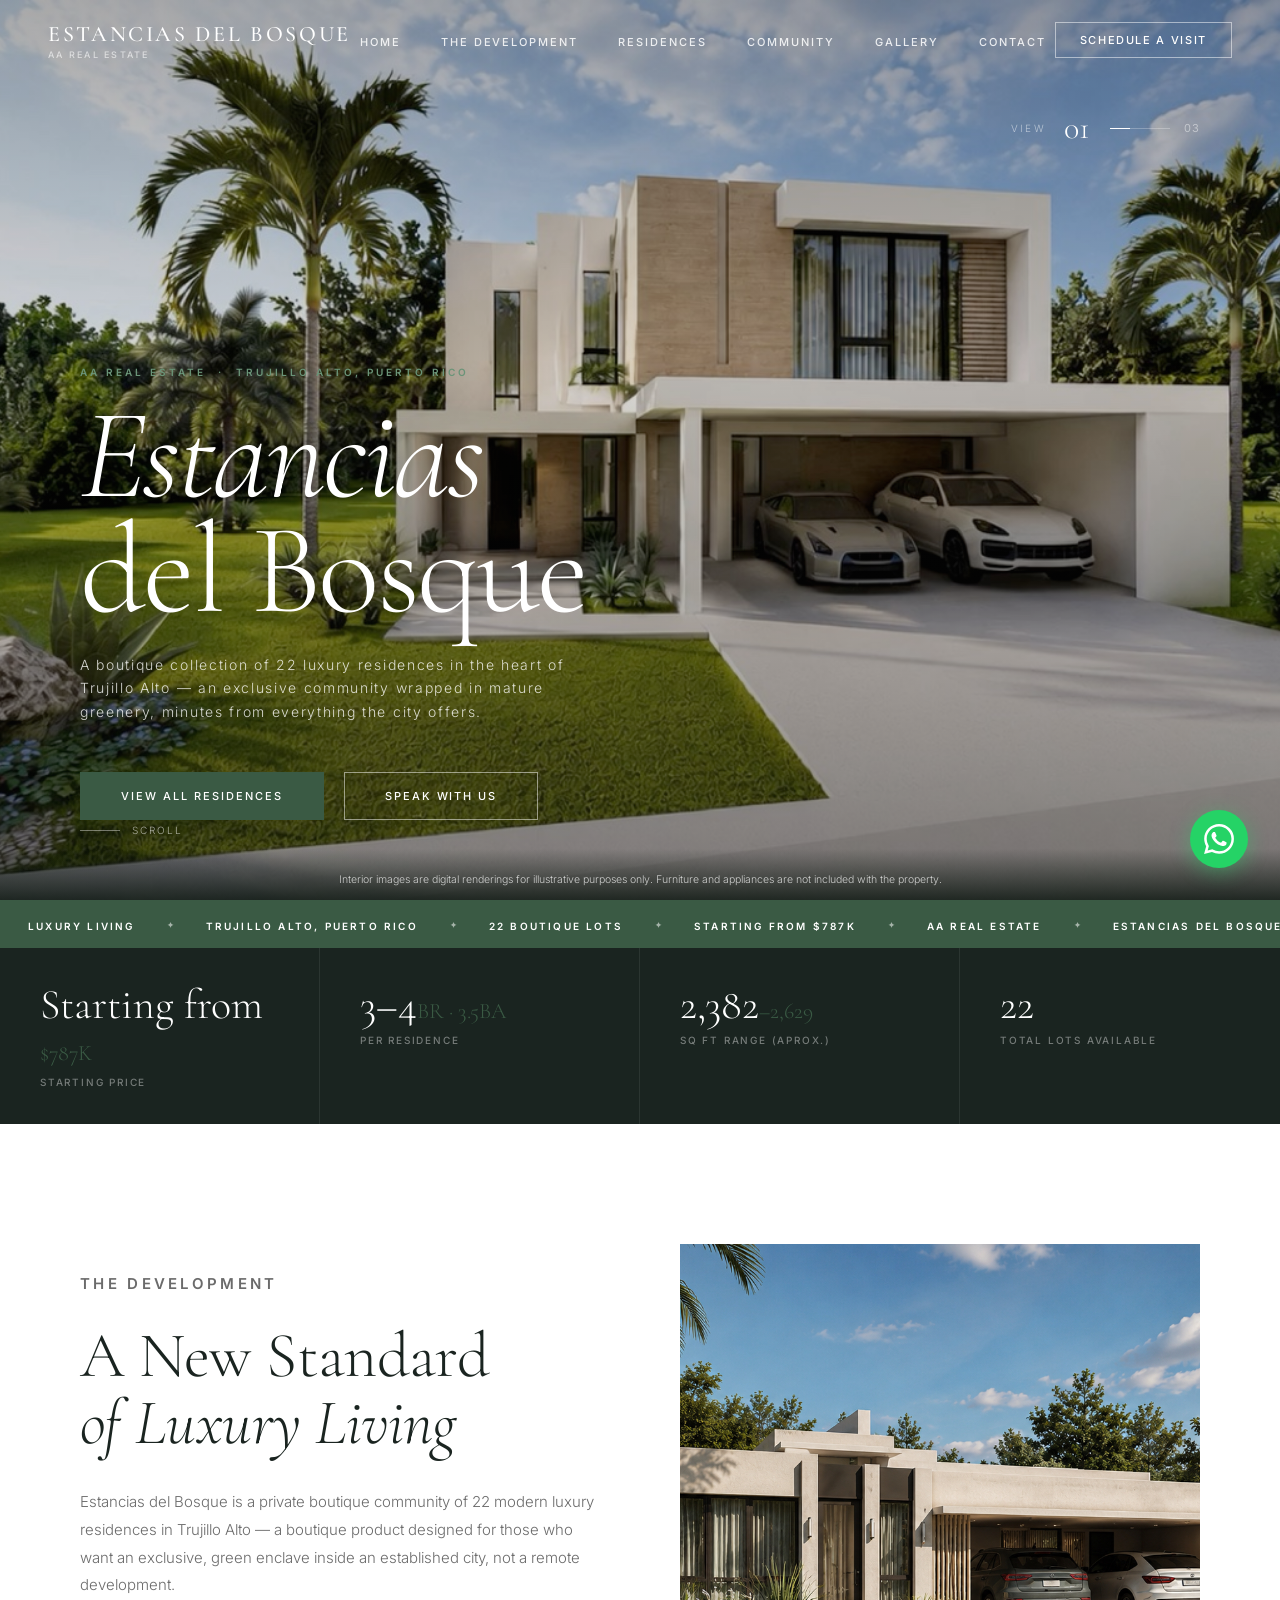
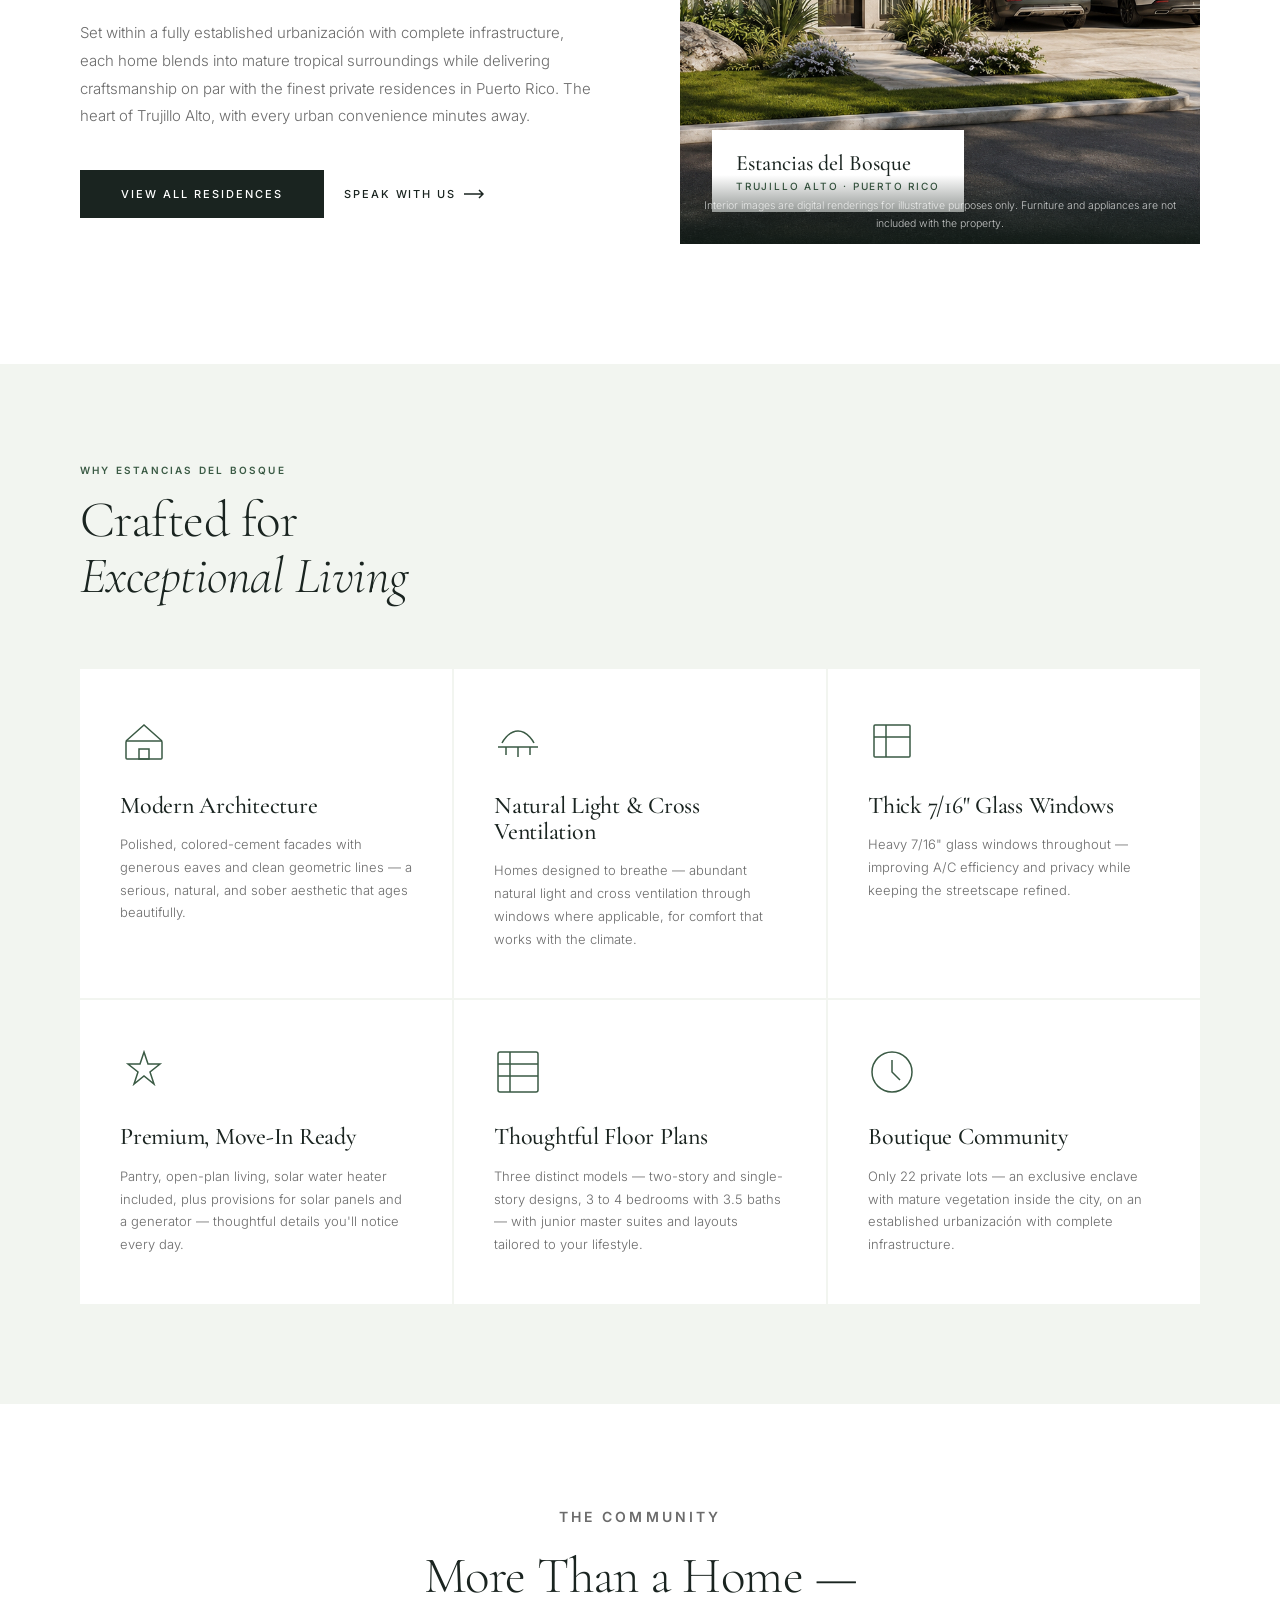
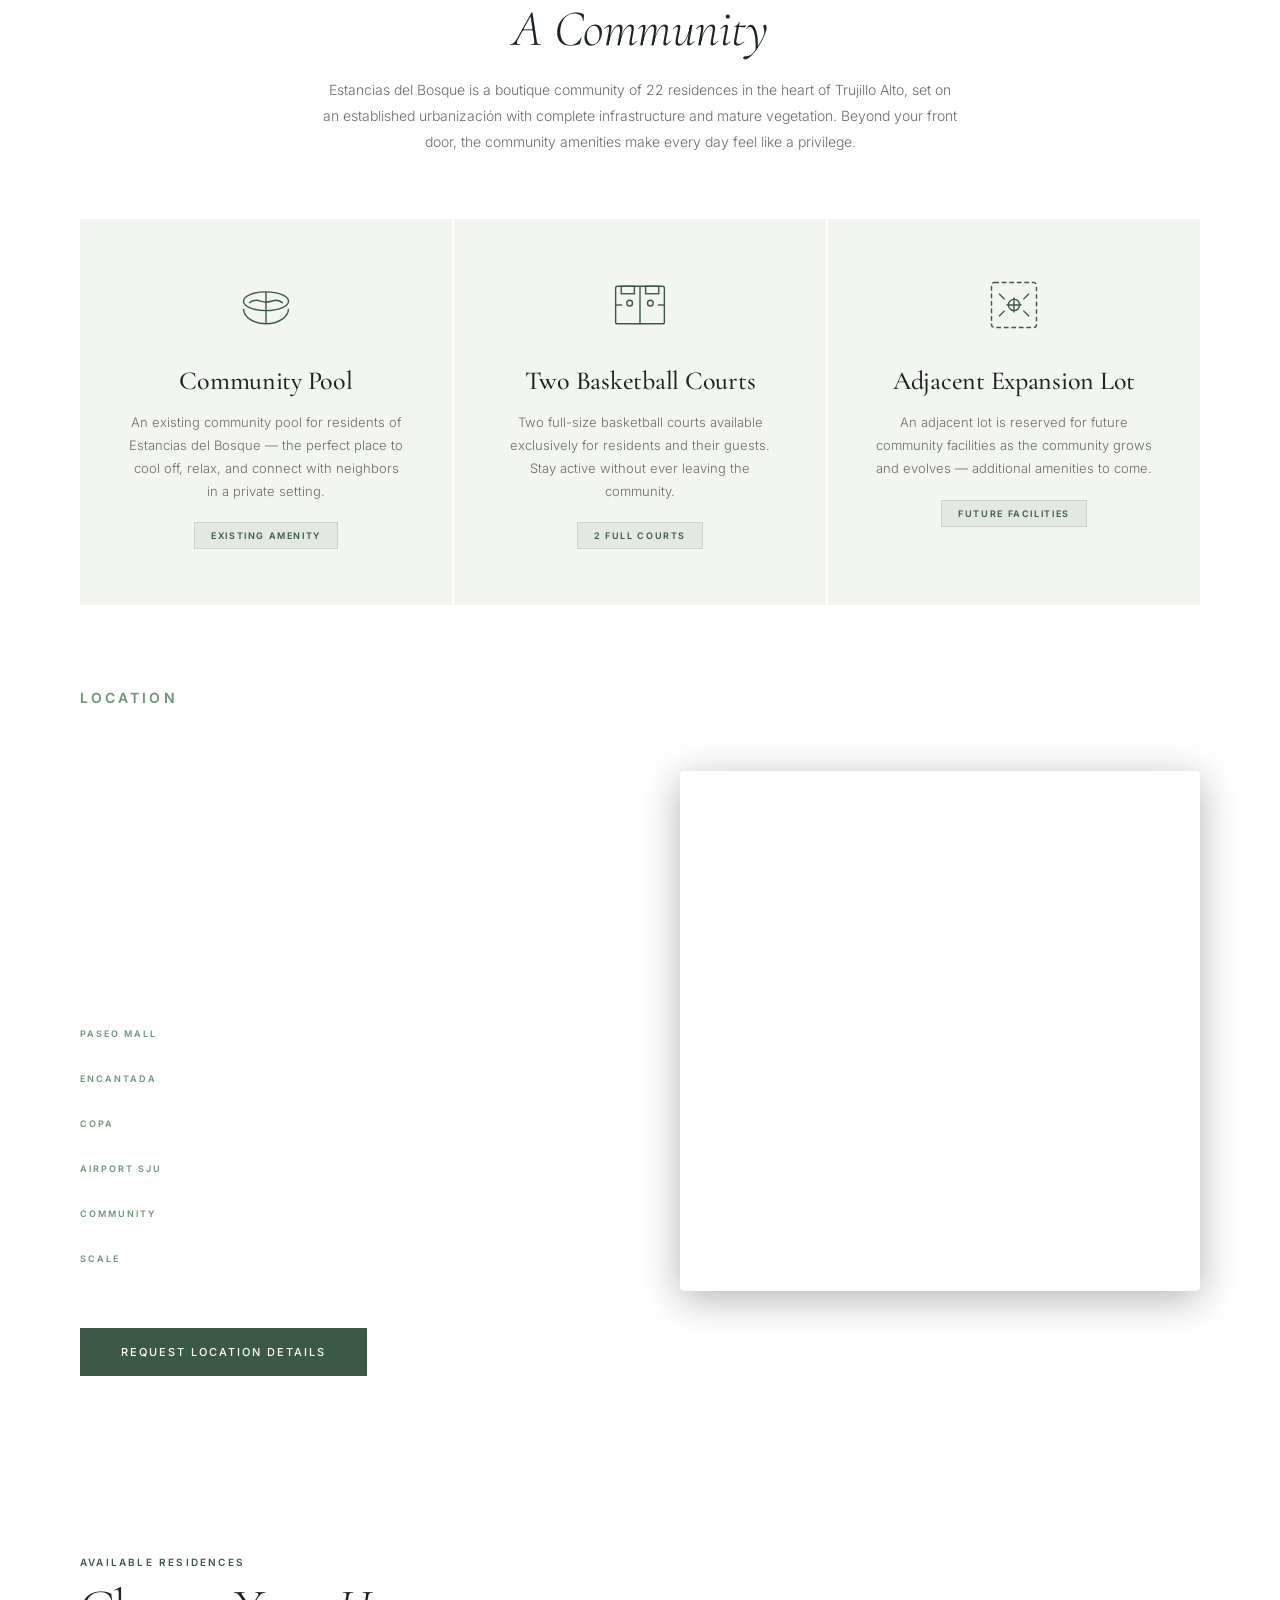
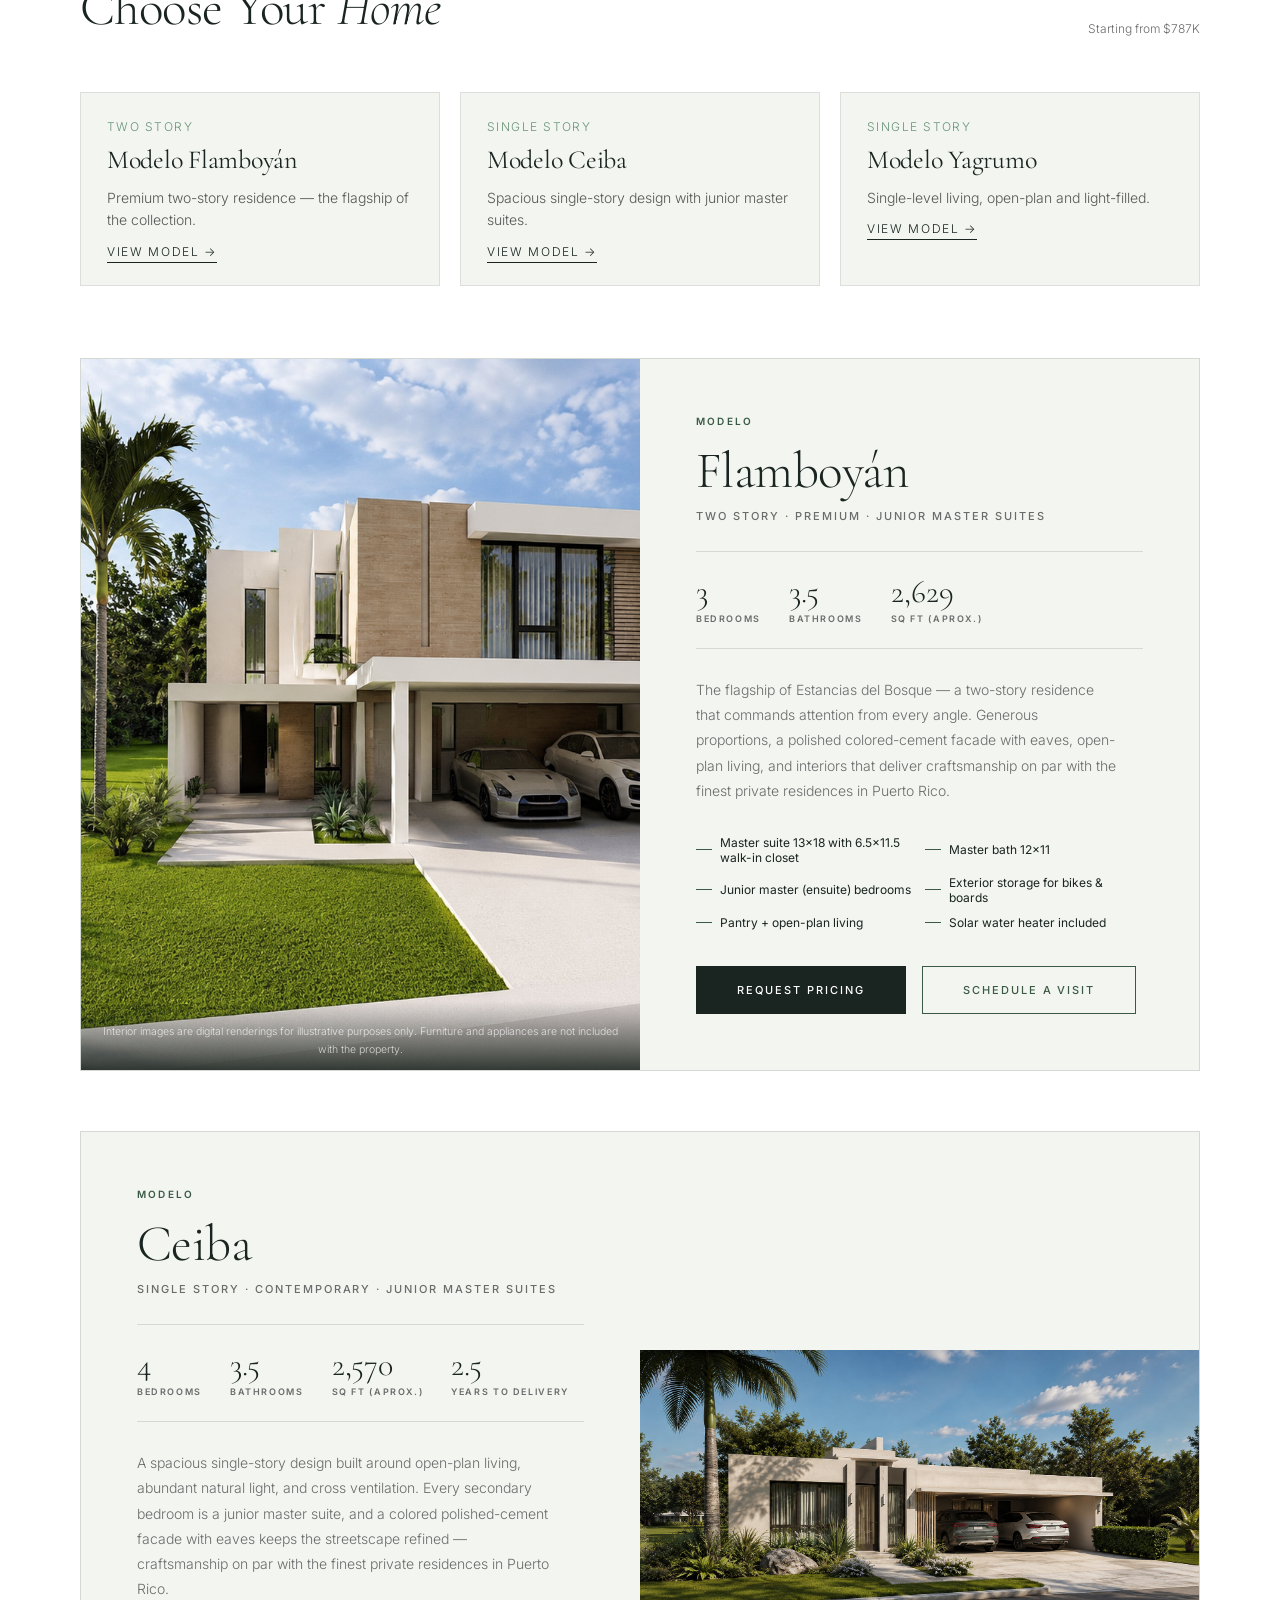
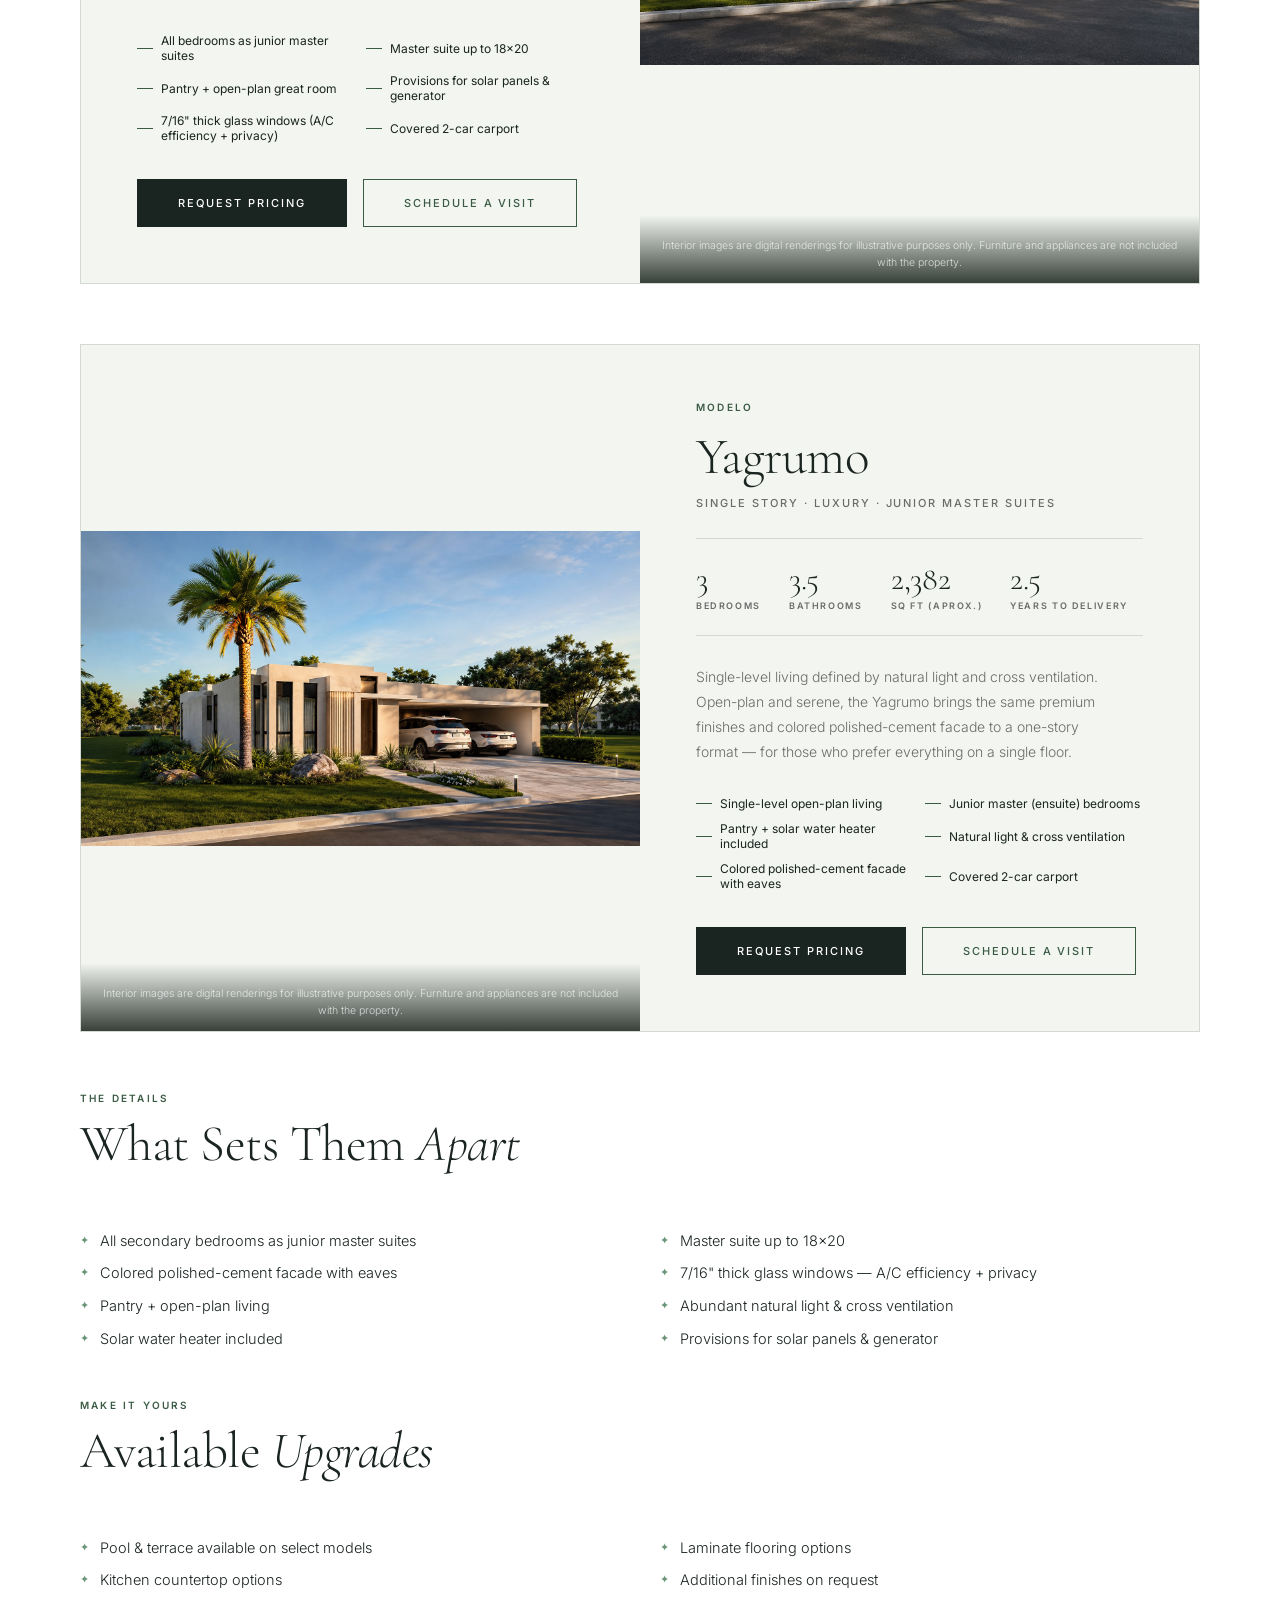
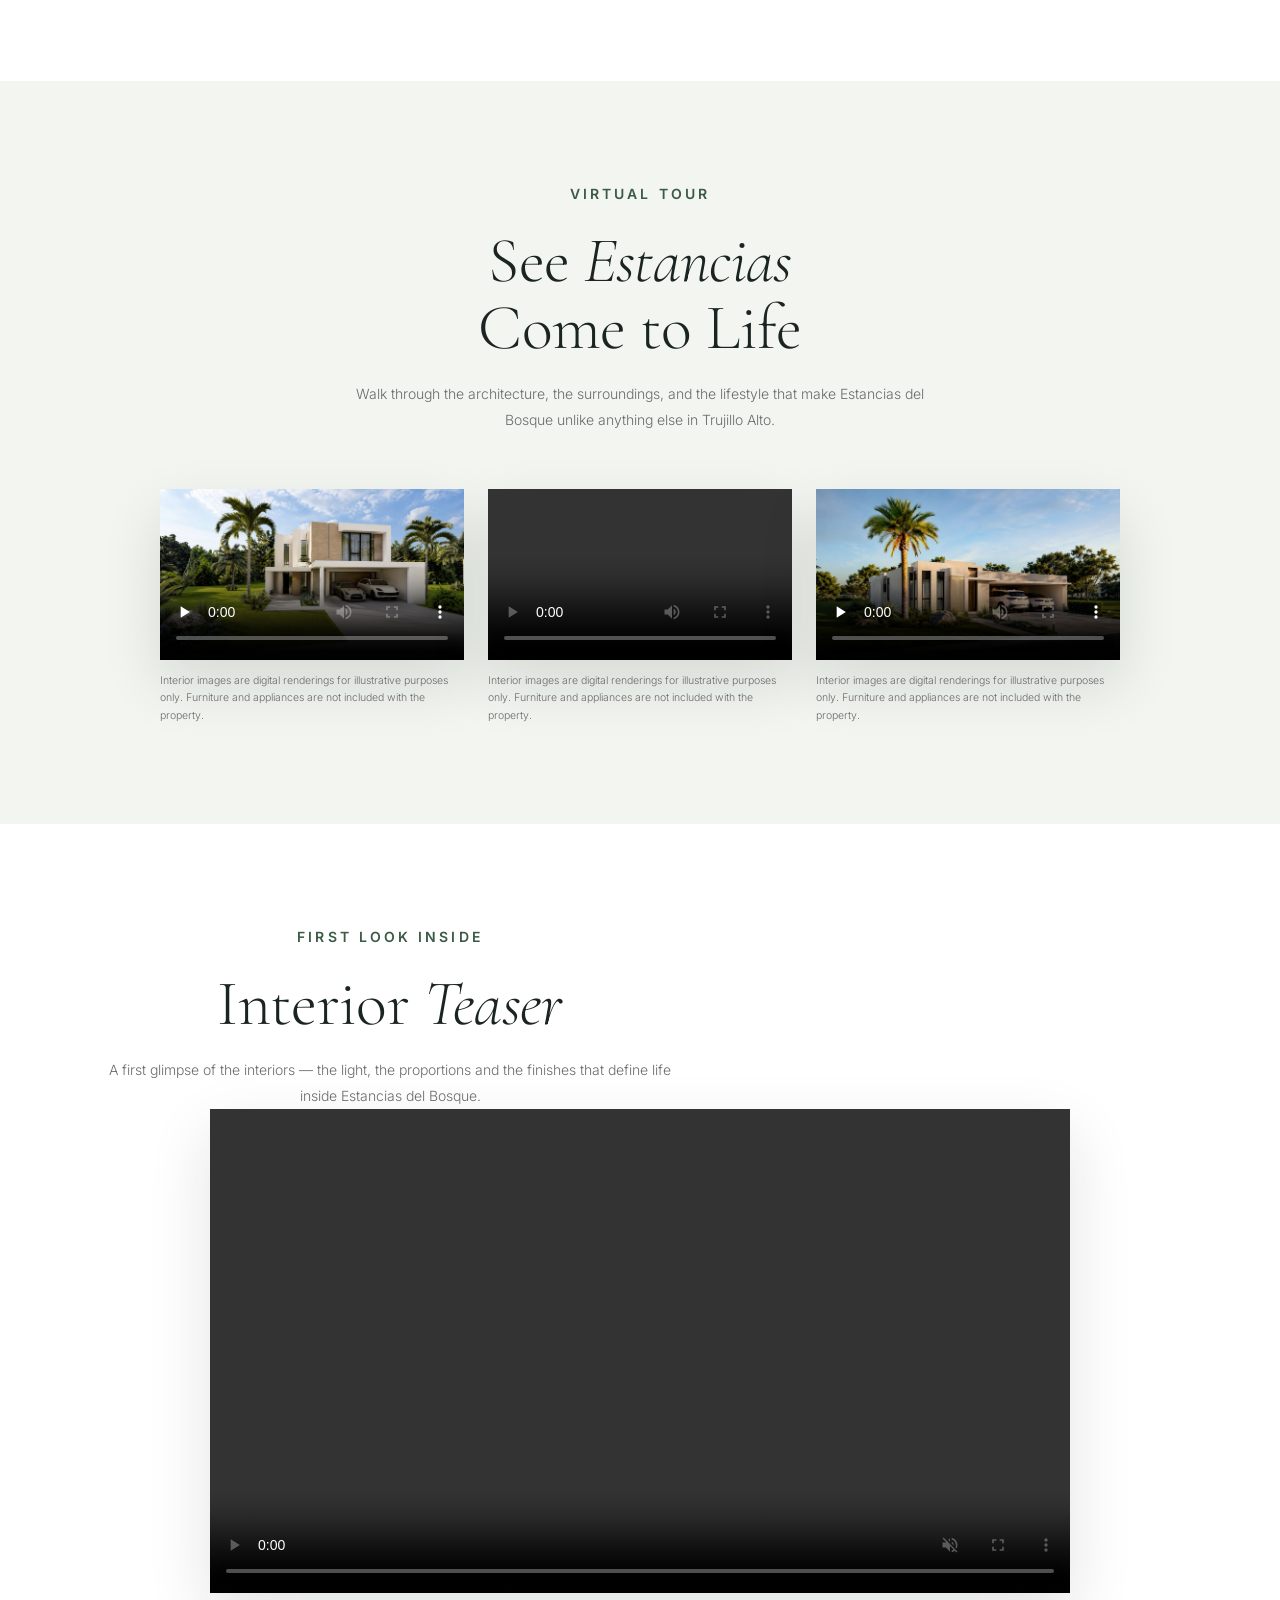
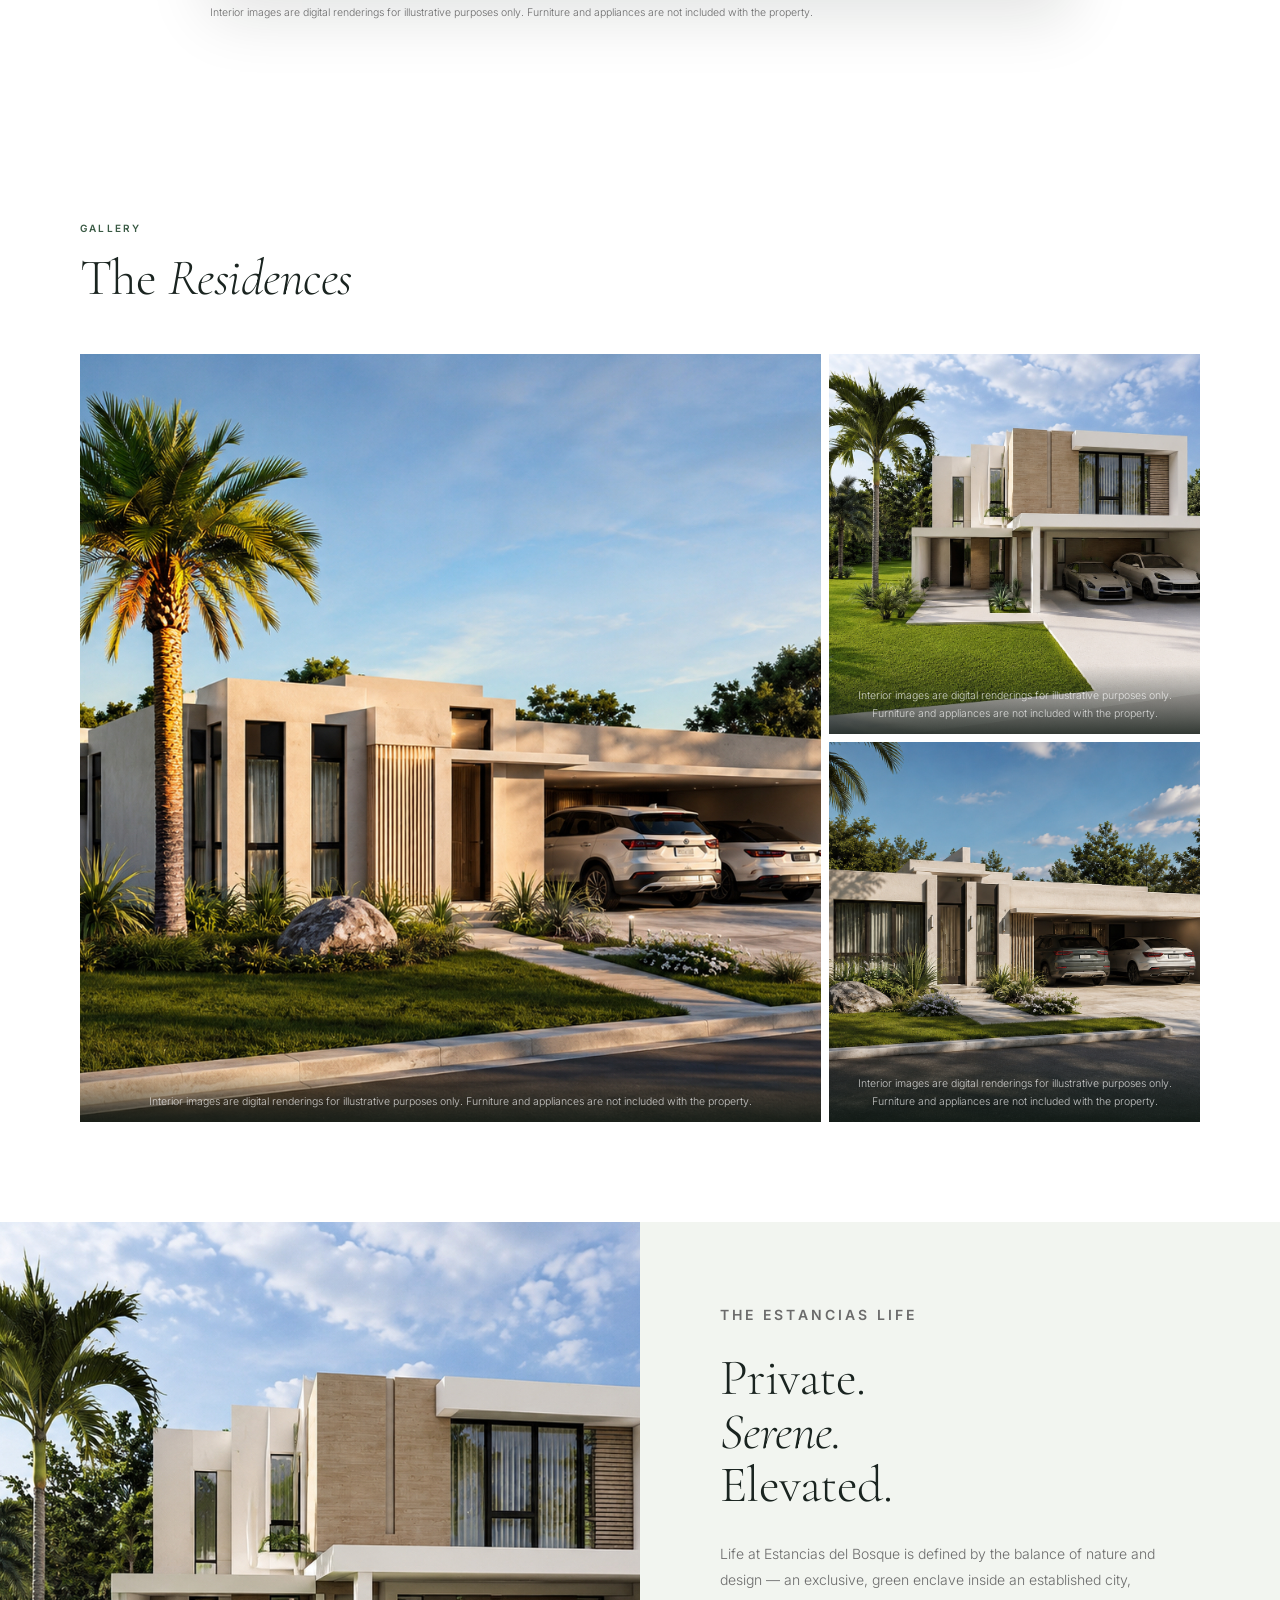
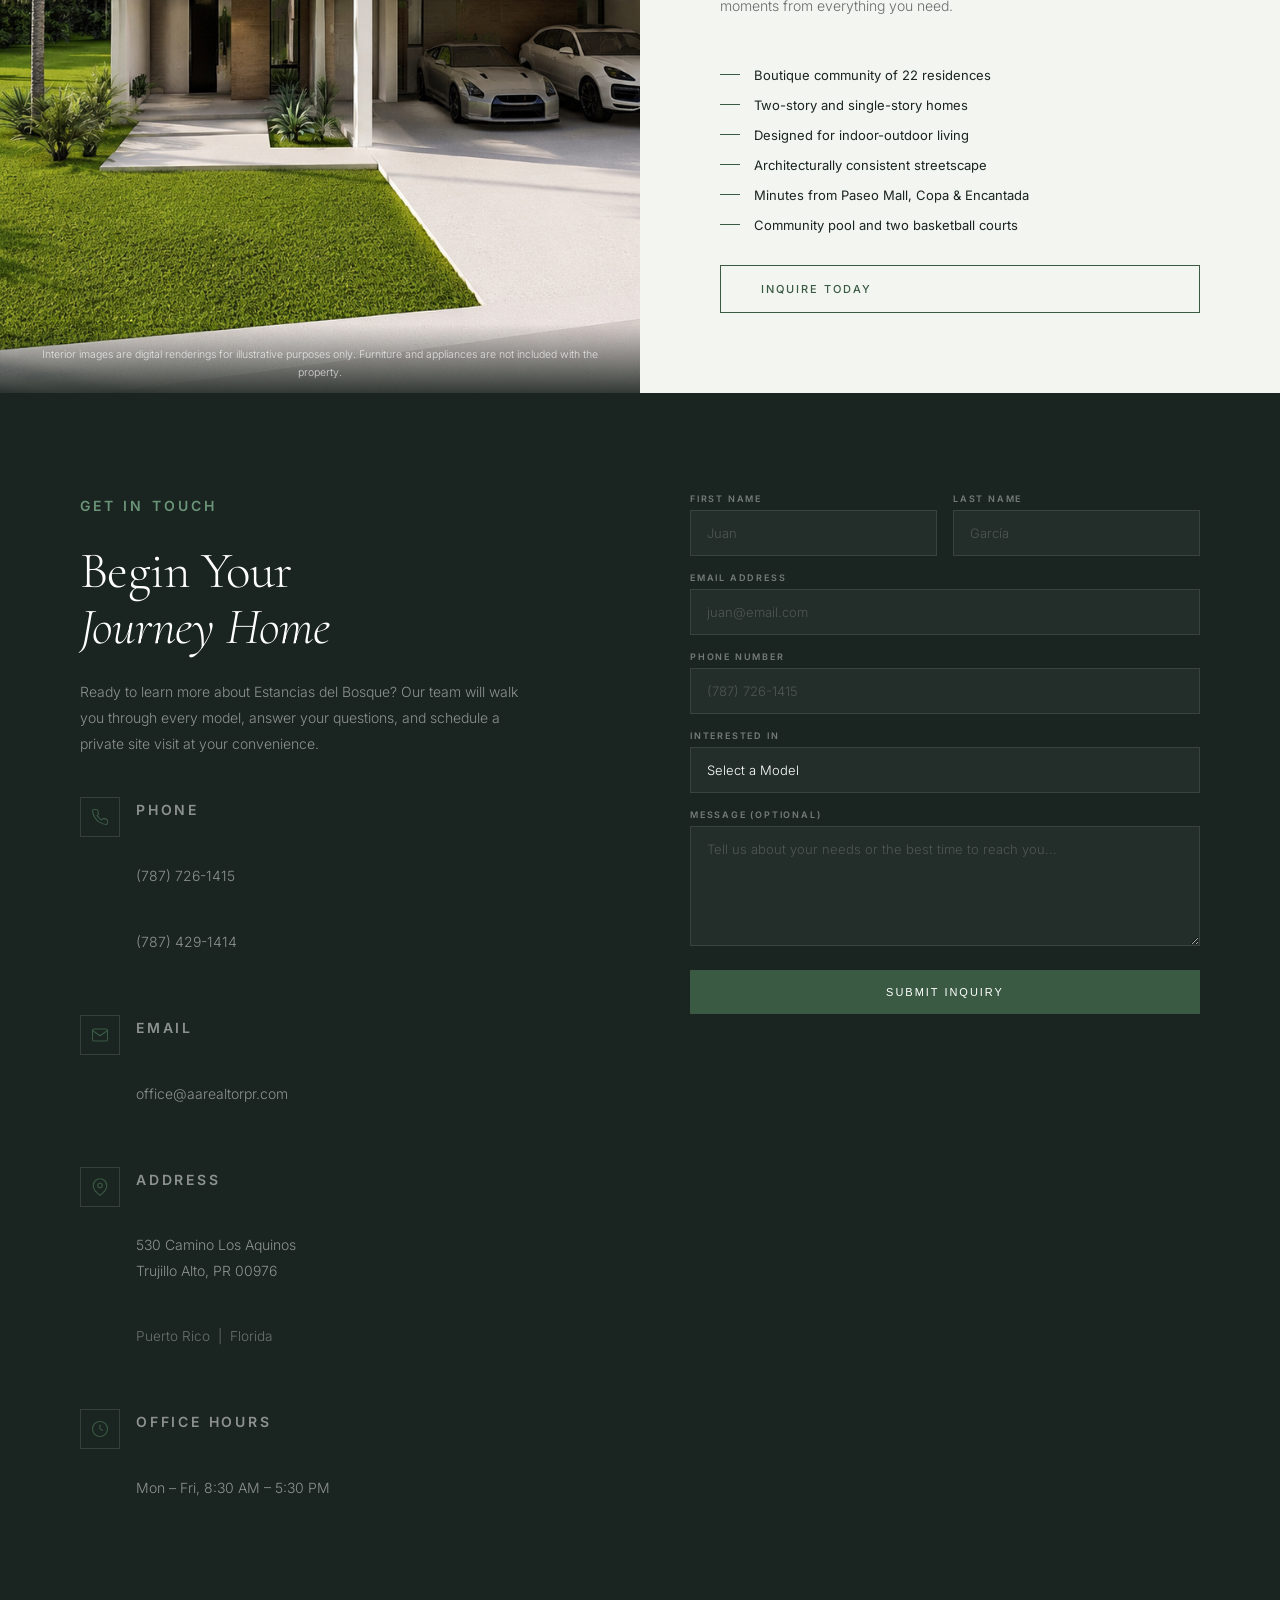
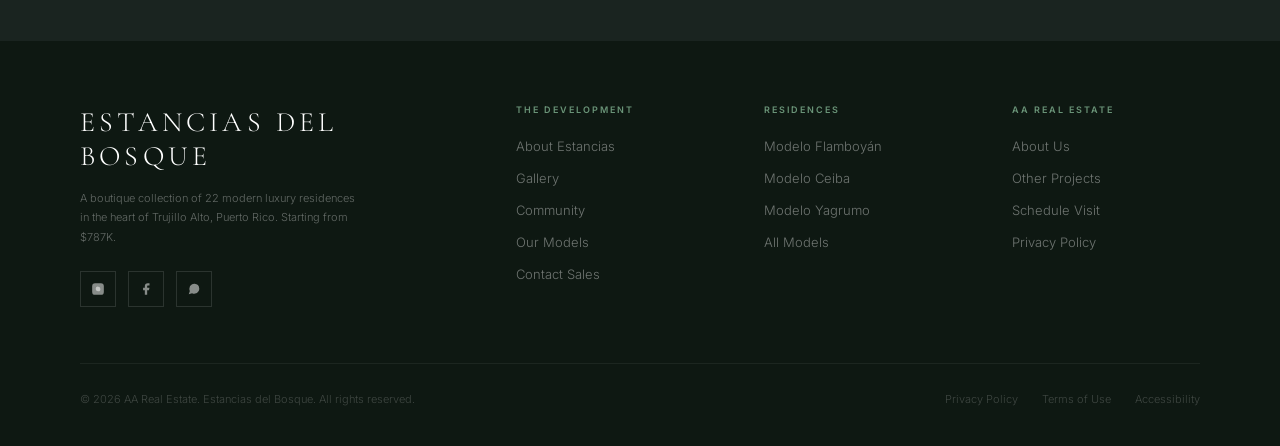
==== commit 3c2fc278: "Interior teaser, media disclaimer, 2.5-year timeline - New "Interior Teaser" section on both index.h" ====
--- a/full-site.html
+++ b/full-site.html
@@ -89,6 +89,8 @@
       Scroll
     </div>
 
+    <p class="media-note media-note--overlay">Interior images are digital renderings for illustrative purposes only. Furniture and appliances are not included with the property.</p>
+
     <!-- Slide counter relocated to top-right with a clear label (was an unlabeled number bottom-right) -->
     <div class="hero-counter hero-counter--top">
       <span class="hero-counter-label">View</span>
@@ -165,6 +167,7 @@
         <span class="intro-image-badge-title">Estancias del Bosque</span>
         <span class="intro-image-badge-sub">Trujillo Alto · Puerto Rico</span>
       </div>
+      <p class="media-note media-note--overlay">Interior images are digital renderings for illustrative purposes only. Furniture and appliances are not included with the property.</p>
     </div>
   </section>
 
@@ -367,6 +370,7 @@
       <div class="listing-card-large-img">
          <video src="images/tour-two-story.mp4" poster="images/render-2.jpeg" autoplay muted loop playsinline
                 style="width:100%;height:100%;object-fit:cover;display:block;"></video>
+         <p class="media-note media-note--overlay">Interior images are digital renderings for illustrative purposes only. Furniture and appliances are not included with the property.</p>
       </div>
       <div class="listing-card-large-body">
         <p class="section-label">Modelo</p>
@@ -397,6 +401,7 @@
     <div class="listing-card-large reverse fade-up" id="ceiba" data-model="ceiba">
       <div class="listing-card-large-img">
          <img loading="lazy" decoding="async" src="images/render-3.jpeg" alt="Modelo Ceiba — Estancias del Bosque (single-story)" />
+         <p class="media-note media-note--overlay">Interior images are digital renderings for illustrative purposes only. Furniture and appliances are not included with the property.</p>
       </div>
       <div class="listing-card-large-body">
         <p class="section-label">Modelo</p>
@@ -406,6 +411,7 @@
           <div class="listing-spec"><span class="listing-spec-value">4</span><span class="listing-spec-label">Bedrooms</span></div>
           <div class="listing-spec"><span class="listing-spec-value">3.5</span><span class="listing-spec-label">Bathrooms</span></div>
           <div class="listing-spec"><span class="listing-spec-value">2,570</span><span class="listing-spec-label">Sq Ft (aprox.)</span></div>
+          <div class="listing-spec"><span class="listing-spec-value">2.5</span><span class="listing-spec-label">Years to Delivery</span></div>
         </div>
         <p class="listing-description">A spacious single-story design built around open-plan living, abundant natural light, and cross ventilation. Every secondary bedroom is a junior master suite, and a colored polished-cement facade with eaves keeps the streetscape refined — craftsmanship on par with the finest private residences in Puerto Rico.</p>
         <ul class="listing-highlights">
@@ -427,6 +433,7 @@
     <div class="listing-card-large fade-up" id="yagrumo" data-model="yagrumo">
       <div class="listing-card-large-img">
          <img loading="lazy" decoding="async" src="images/render-1.jpeg" alt="Modelo Yagrumo — Estancias del Bosque (single-story)" />
+         <p class="media-note media-note--overlay">Interior images are digital renderings for illustrative purposes only. Furniture and appliances are not included with the property.</p>
       </div>
       <div class="listing-card-large-body">
         <p class="section-label">Modelo</p>
@@ -436,6 +443,7 @@
           <div class="listing-spec"><span class="listing-spec-value">3</span><span class="listing-spec-label">Bedrooms</span></div>
           <div class="listing-spec"><span class="listing-spec-value">3.5</span><span class="listing-spec-label">Bathrooms</span></div>
           <div class="listing-spec"><span class="listing-spec-value">2,382</span><span class="listing-spec-label">Sq Ft (aprox.)</span></div>
+          <div class="listing-spec"><span class="listing-spec-value">2.5</span><span class="listing-spec-label">Years to Delivery</span></div>
         </div>
         <p class="listing-description">Single-level living defined by natural light and cross ventilation. Open-plan and serene, the Yagrumo brings the same premium finishes and colored polished-cement facade to a one-story format — for those who prefer everything on a single floor.</p>
         <ul class="listing-highlights">
@@ -497,18 +505,39 @@
           <video controls preload="none" playsinline poster="images/tour-two-story-poster.jpg">
             <source src="images/tour-two-story.mp4" type="video/mp4">
           </video>
+          <figcaption class="media-note">Interior images are digital renderings for illustrative purposes only. Furniture and appliances are not included with the property.</figcaption>
         </figure>
         <figure class="tour-model-card fade-up">
           <video controls preload="metadata" playsinline>
             <source src="images/ceibavideo-1.mp4" type="video/mp4">
           </video>
+          <figcaption class="media-note">Interior images are digital renderings for illustrative purposes only. Furniture and appliances are not included with the property.</figcaption>
         </figure>
         <figure class="tour-model-card fade-up">
           <video controls preload="none" playsinline poster="images/tour-single-story-poster.jpg">
             <source src="images/tour-single-story.mp4" type="video/mp4">
           </video>
+          <figcaption class="media-note">Interior images are digital renderings for illustrative purposes only. Furniture and appliances are not included with the property.</figcaption>
         </figure>
       </div>
+    </div>
+  </section>
+
+  <!-- ============ INTERIOR TEASER ============ -->
+  <section class="interior-teaser" id="interior">
+    <div class="interior-teaser-inner fade-up">
+      <div class="video-tour-header">
+        <p class="section-label" style="color:var(--gold)">First Look Inside</p>
+        <h2>Interior <em>Teaser</em></h2>
+        <p>A first glimpse of the interiors — the light, the proportions and the finishes that define life inside Estancias del Bosque.</p>
+      </div>
+      <figure class="interior-teaser-card">
+        <video controls muted loop playsinline preload="metadata">
+          <source src="images/interior-teaser.mp4" type="video/mp4">
+          Your browser does not support embedded video.
+        </video>
+        <figcaption class="media-note">Interior images are digital renderings for illustrative purposes only. Furniture and appliances are not included with the property.</figcaption>
+      </figure>
     </div>
   </section>
 
@@ -525,14 +554,17 @@
       <div class="gallery-item featured fade-up" onclick="openLightbox('images/render-1.jpeg')">
          <img loading="lazy" decoding="async" src="images/render-1.jpeg" alt="Estancias del Bosque — Street View" />
         <div class="gallery-overlay"></div>
+        <p class="media-note media-note--overlay">Interior images are digital renderings for illustrative purposes only. Furniture and appliances are not included with the property.</p>
       </div>
       <div class="gallery-item fade-up" onclick="openLightbox('images/render-2.jpeg')">
          <img loading="lazy" decoding="async" src="images/render-2.jpeg" alt="Estancias del Bosque — Two-Story Residence" />
         <div class="gallery-overlay"></div>
+        <p class="media-note media-note--overlay">Interior images are digital renderings for illustrative purposes only. Furniture and appliances are not included with the property.</p>
       </div>
       <div class="gallery-item fade-up" onclick="openLightbox('images/render-3.jpeg')">
          <img loading="lazy" decoding="async" src="images/render-3.jpeg" alt="Estancias del Bosque — Facade" />
         <div class="gallery-overlay"></div>
+        <p class="media-note media-note--overlay">Interior images are digital renderings for illustrative purposes only. Furniture and appliances are not included with the property.</p>
       </div>
     </div>
   </section>
@@ -541,6 +573,7 @@
   <section class="lifestyle">
     <div class="lifestyle-image fade-up">
        <img loading="lazy" decoding="async" src="images/render-2.jpeg" alt="Estancias del Bosque Lifestyle" />
+       <p class="media-note media-note--overlay">Interior images are digital renderings for illustrative purposes only. Furniture and appliances are not included with the property.</p>
     </div>
     <div class="lifestyle-content fade-up">
       <p class="section-label">The Estancias Life</p>
--- a/css/style.css
+++ b/css/style.css
@@ -389,7 +389,7 @@
 /* Hero scroll indicator */
 .hero-scroll {
   position: absolute;
-  bottom: 40px;
+  bottom: 64px;
   left: 80px;
   display: flex;
   align-items: center;
@@ -2243,3 +2243,59 @@
   box-shadow: 0 24px 60px rgba(14, 24, 18, 0.12);
 }
 @media (max-width: 900px) { .tour-models { grid-template-columns: 1fr; max-width: 560px; margin: 0 auto; } }
+
+
+/* =============================================
+   MEDIA DISCLAIMER
+   Rides along with every render and video: what you see is illustrative, and
+   nothing that's furnished comes with the house.
+   ============================================= */
+.media-note {
+  display: block;
+  font-size: 10.5px;
+  font-weight: 300;
+  line-height: 1.65;
+  color: var(--gray);
+  margin-top: 12px;
+}
+
+/* For media that fills a fixed-height container — a caption underneath would
+   have nowhere to sit, so it rides over the bottom of the frame instead. */
+.media-note--overlay {
+  position: absolute;
+  left: 0; right: 0; bottom: 0;
+  z-index: 3;
+  margin: 0;
+  padding: 22px 20px 12px;
+  text-align: center;
+  color: rgba(255,255,255,0.74);
+  background: linear-gradient(to top, rgba(14,24,18,0.82), rgba(14,24,18,0));
+  pointer-events: none;   /* keeps gallery lightbox clicks working */
+}
+
+/* =============================================
+   INTERIOR TEASER
+   ============================================= */
+.interior-teaser {
+  background: var(--white);
+  padding: 100px 80px;
+}
+.interior-teaser-inner {
+  max-width: 1100px;
+  margin: 0 auto;
+}
+.interior-teaser-card {
+  margin: 0 auto;
+  max-width: 860px;
+}
+.interior-teaser-card video {
+  width: 100%;
+  aspect-ratio: 16 / 9;
+  object-fit: cover;
+  display: block;
+  background: var(--charcoal);
+  box-shadow: 0 24px 60px rgba(14, 24, 18, 0.12);
+}
+@media (max-width: 900px) {
+  .interior-teaser { padding: 72px 24px; }
+}
--- a/css/listings.css
+++ b/css/listings.css
@@ -199,7 +199,8 @@
 
 .listing-specs {
   display: flex;
-  gap: 28px;
+  flex-wrap: wrap;
+  gap: 20px 28px;
   padding: 24px 0;
   border-top: 1px solid var(--light-gray);
   border-bottom: 1px solid var(--light-gray);
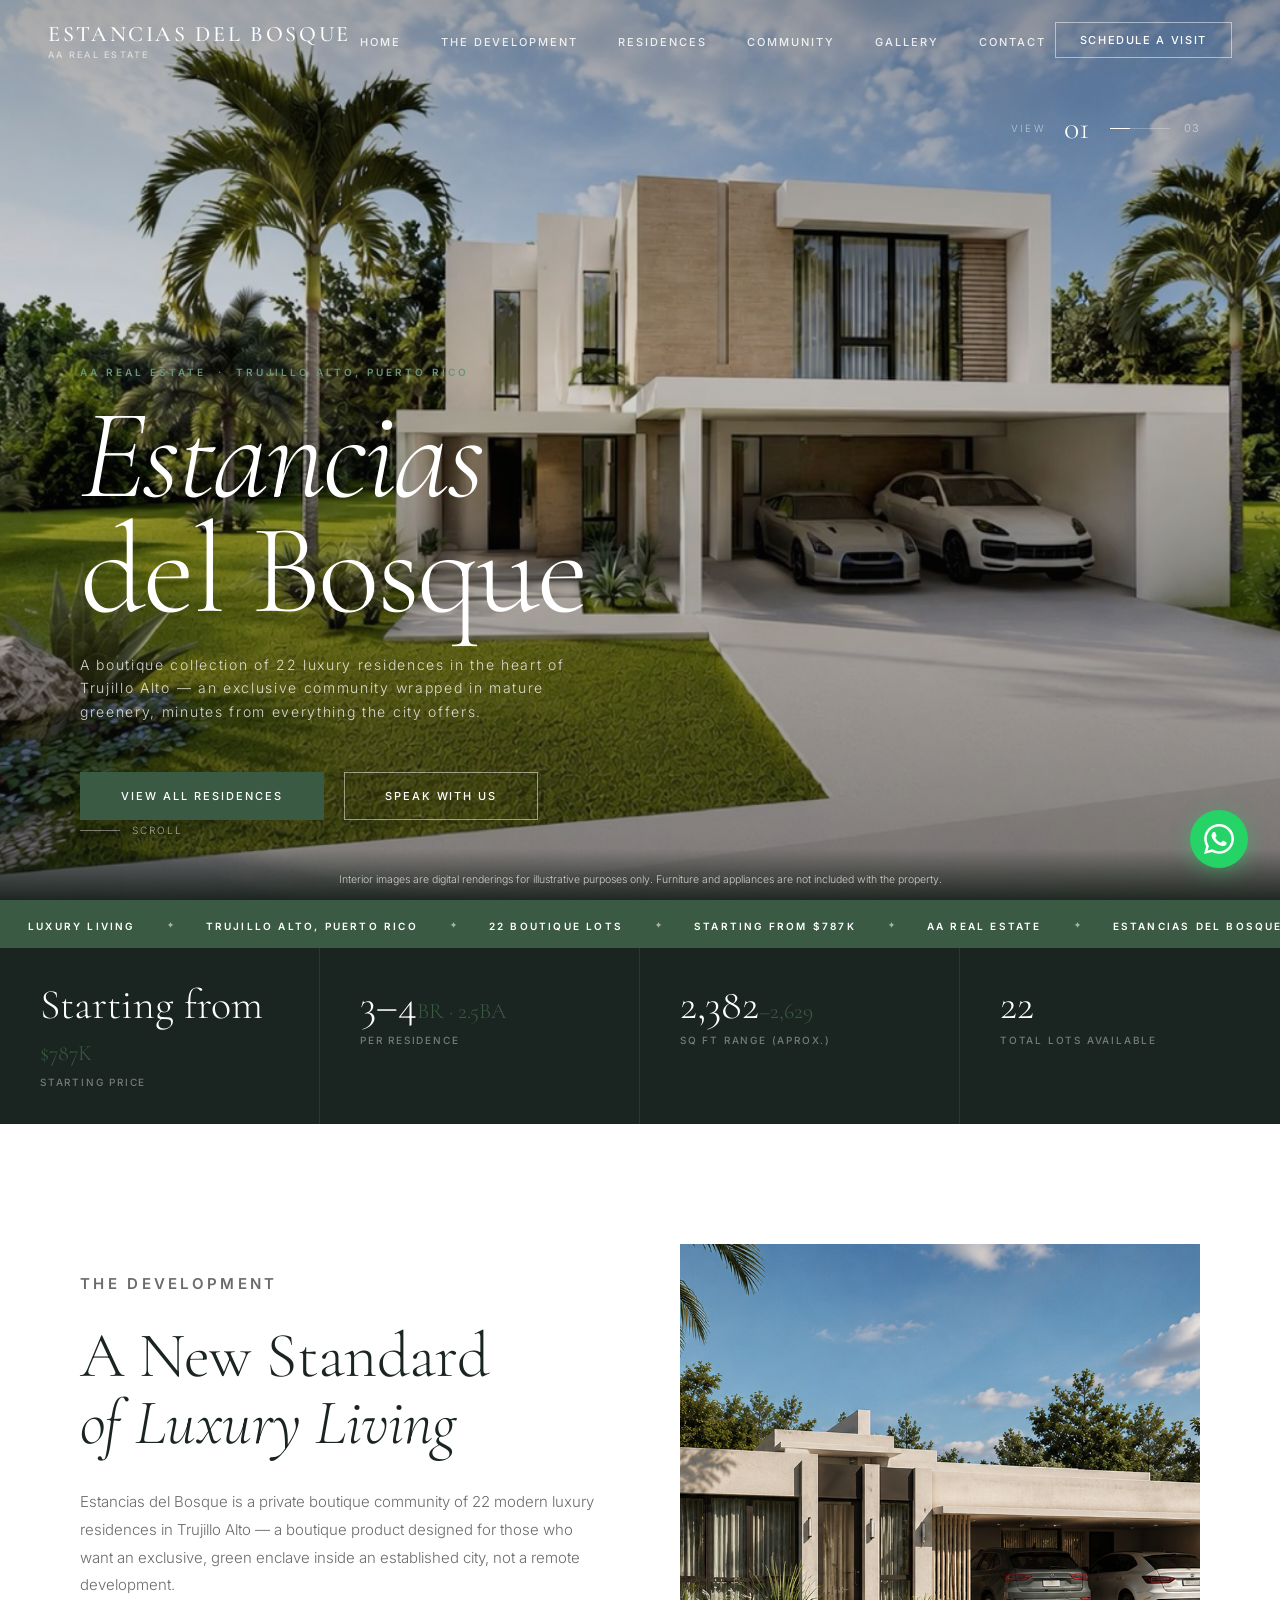
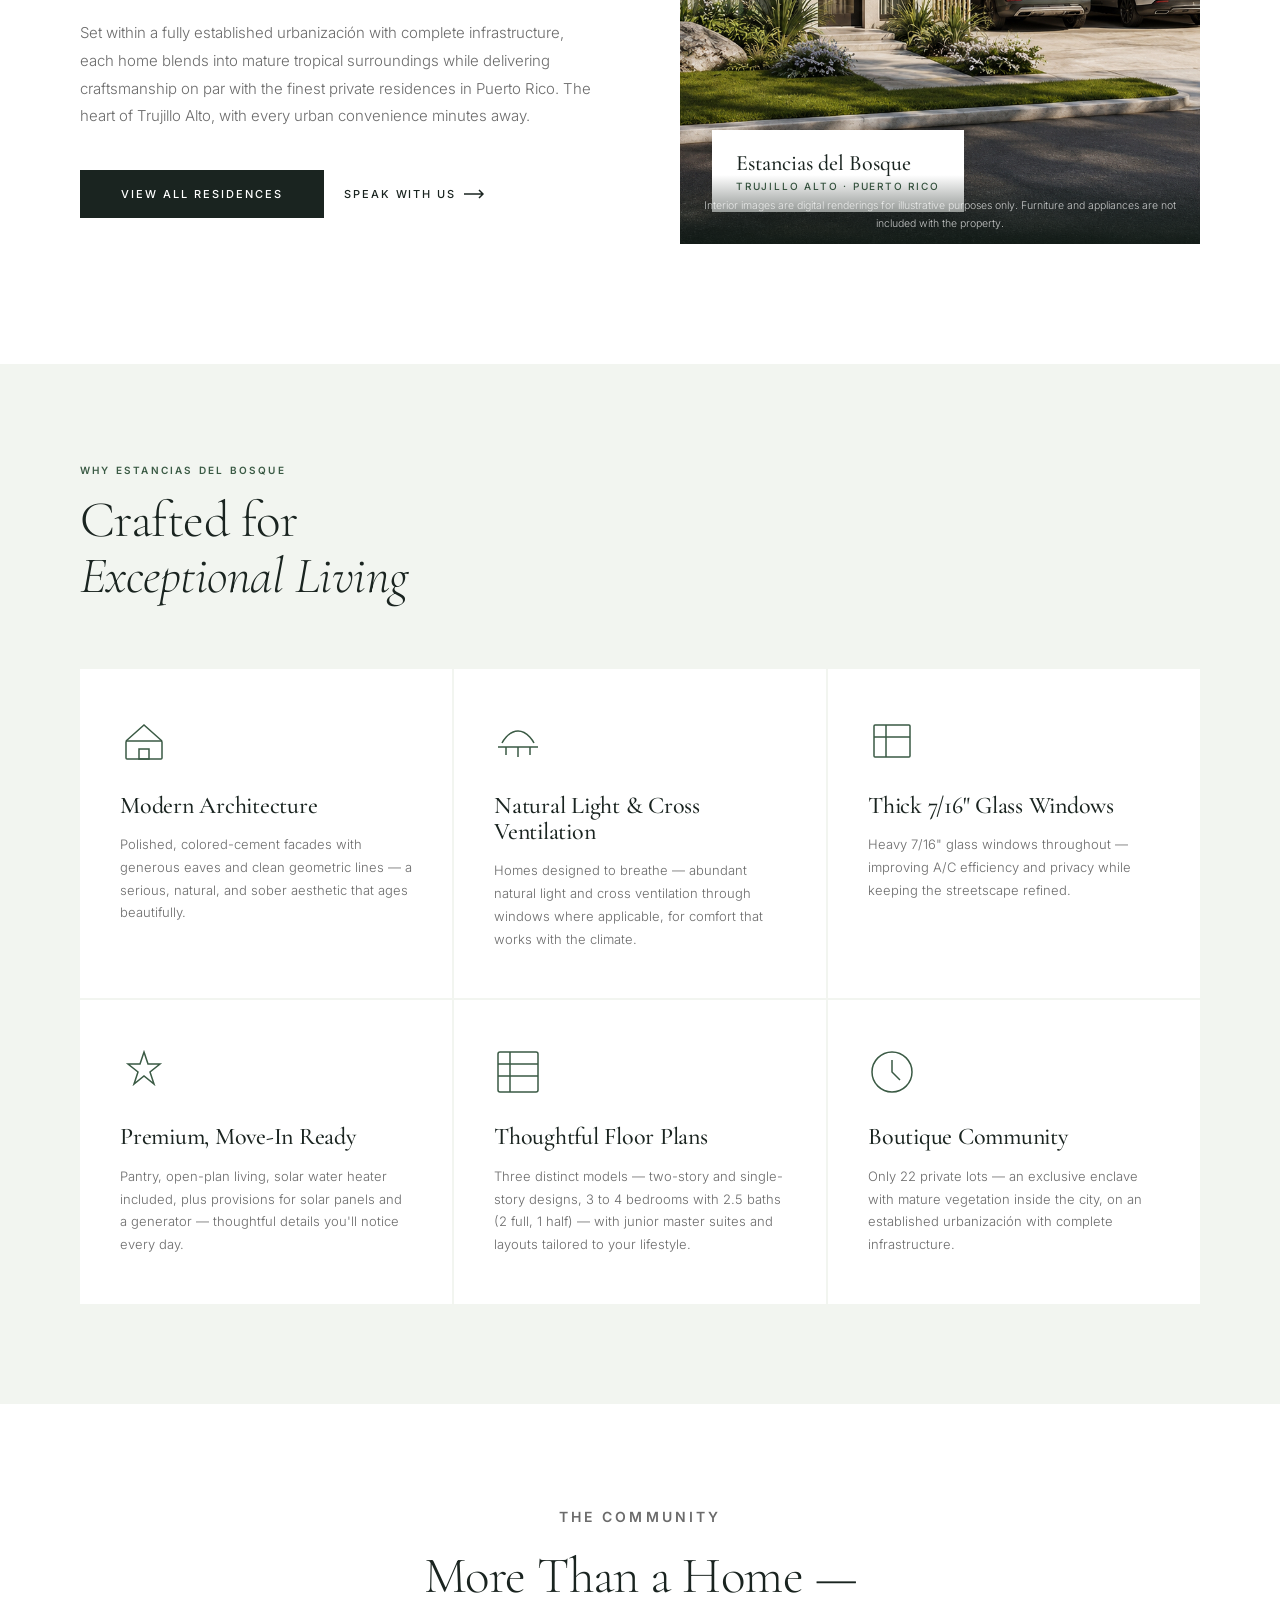
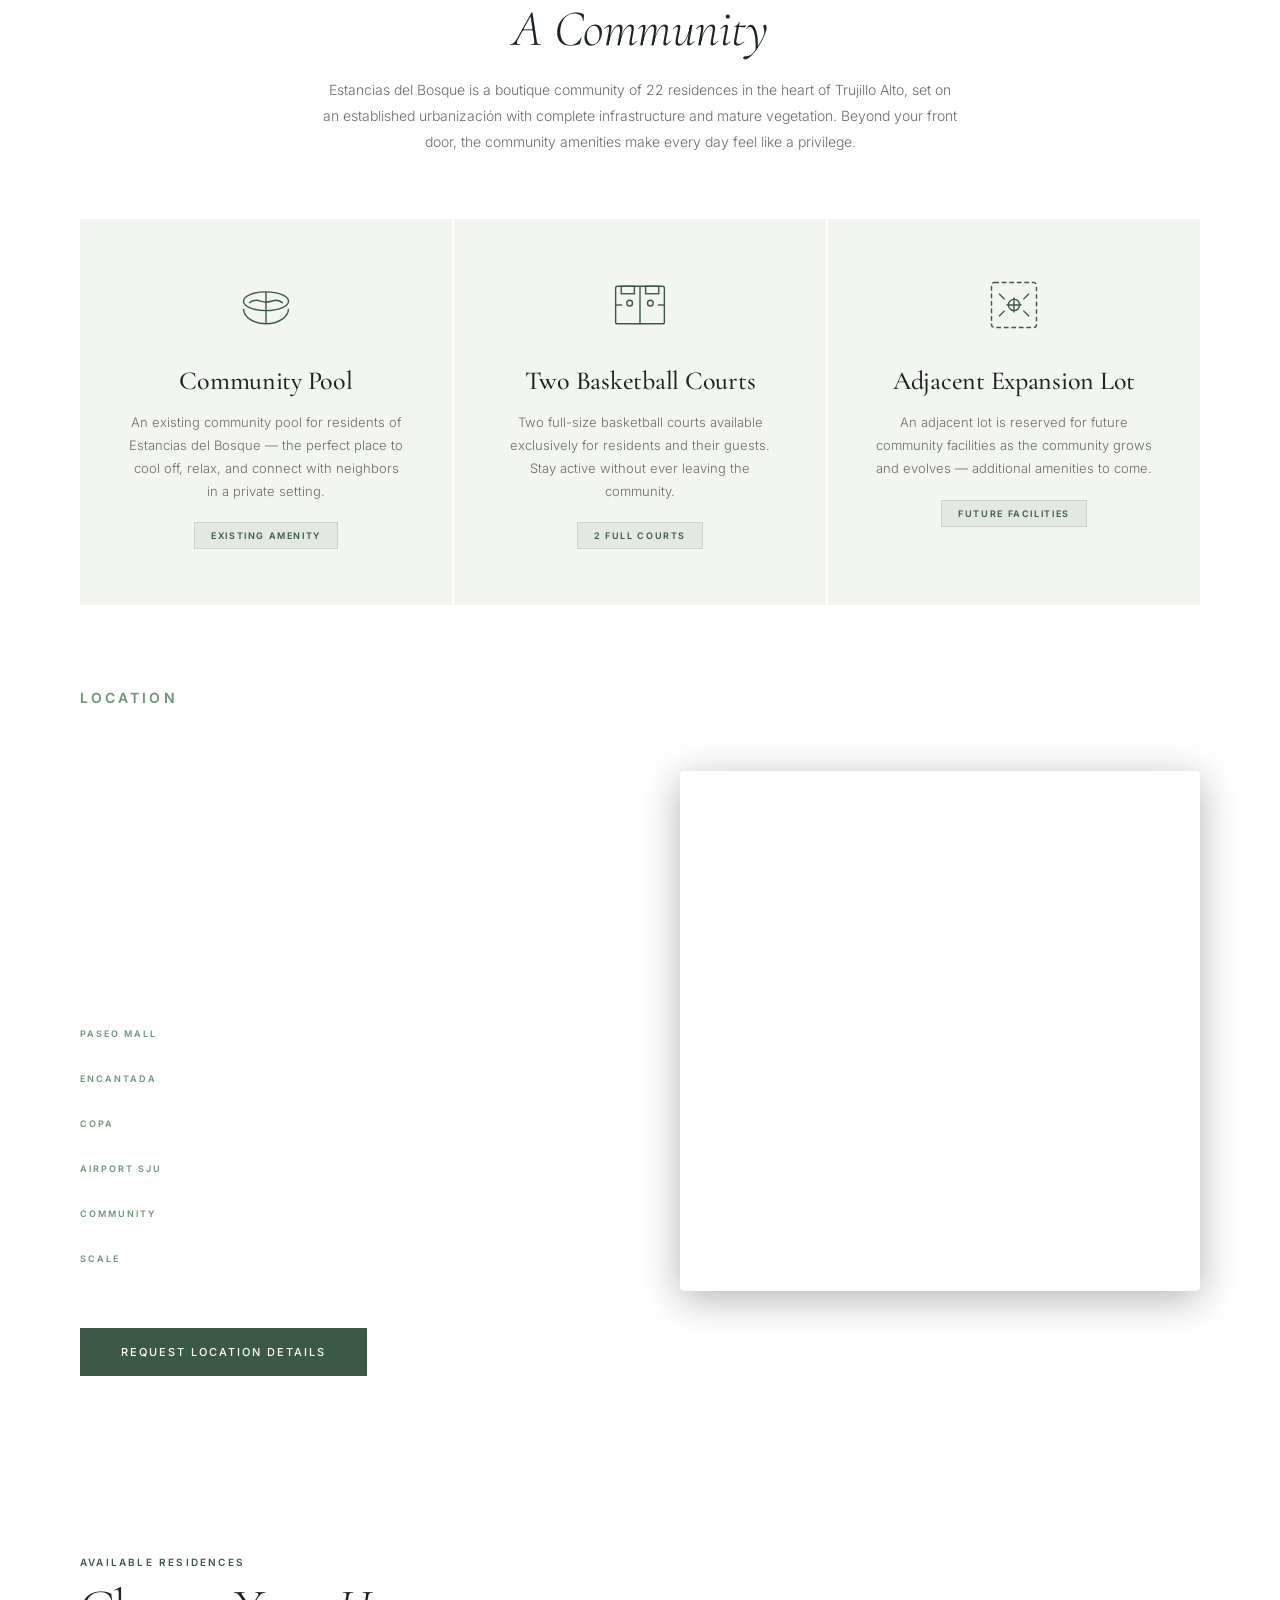
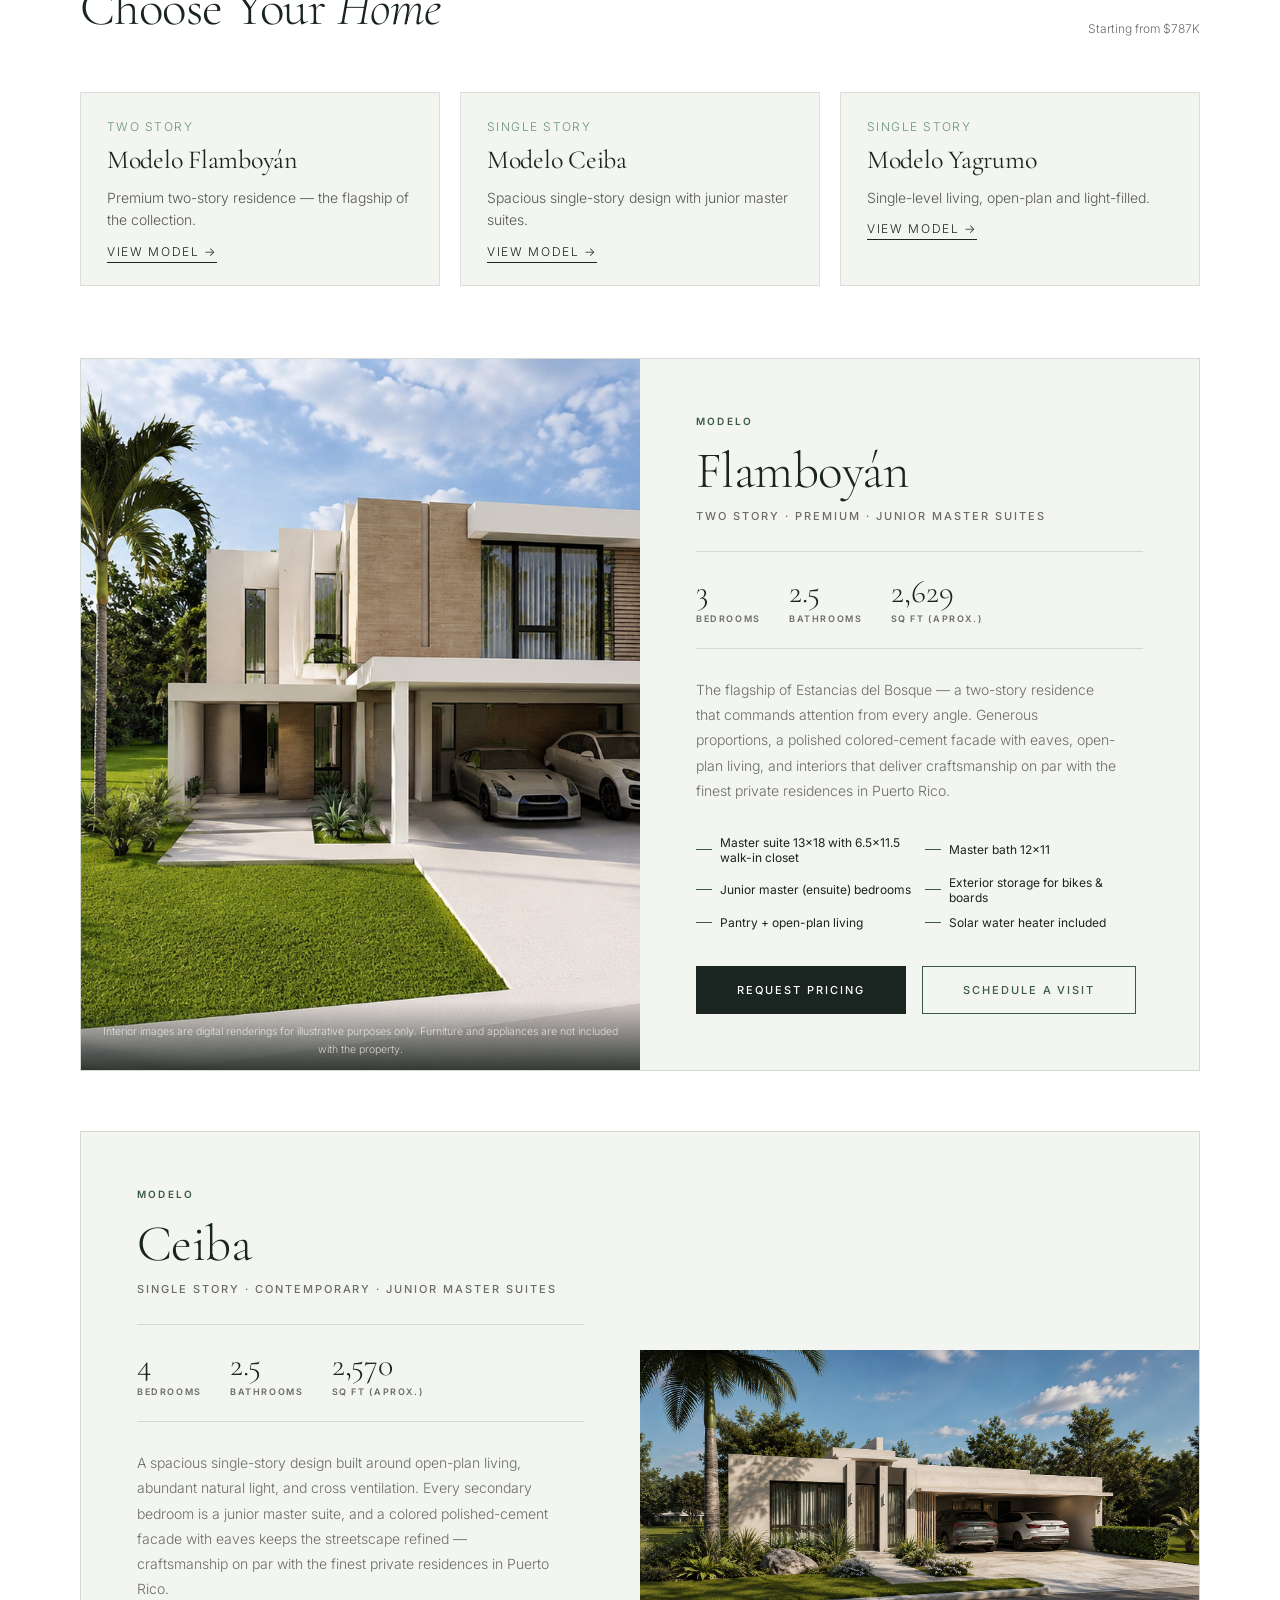
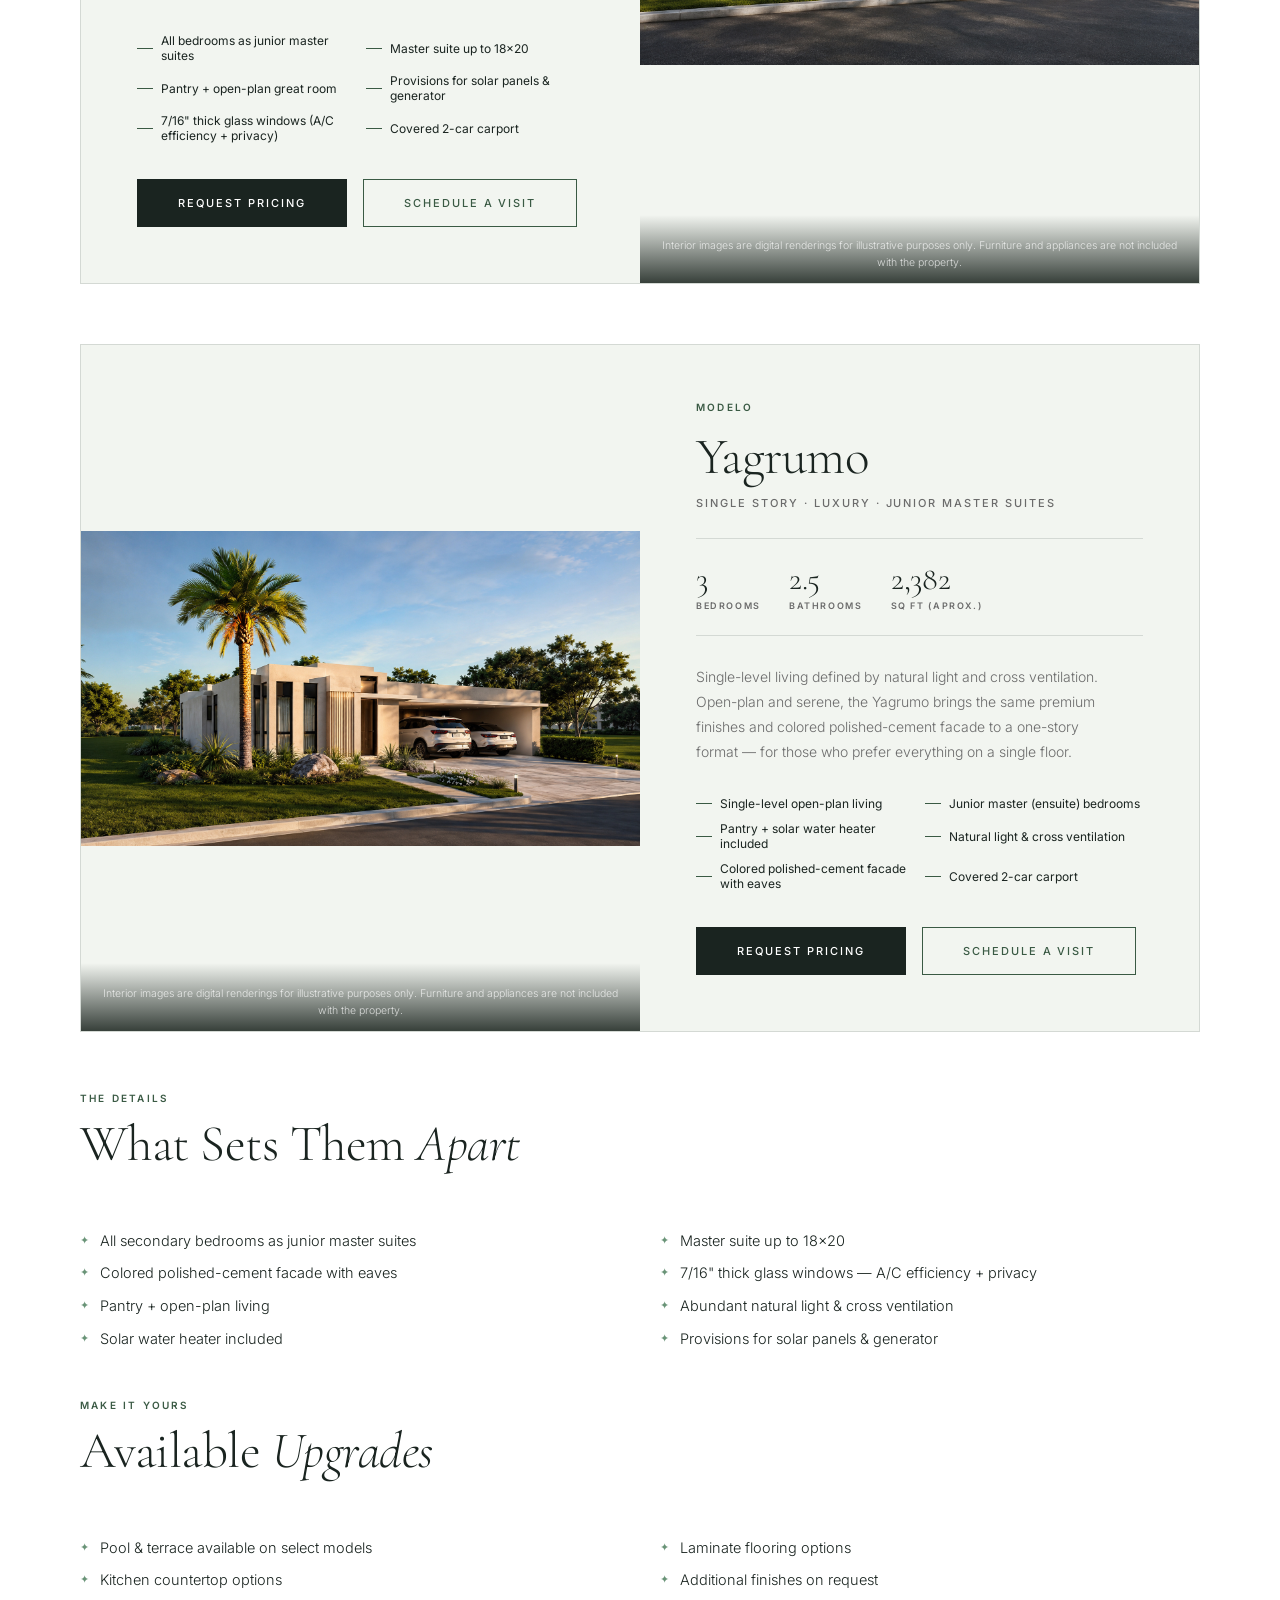
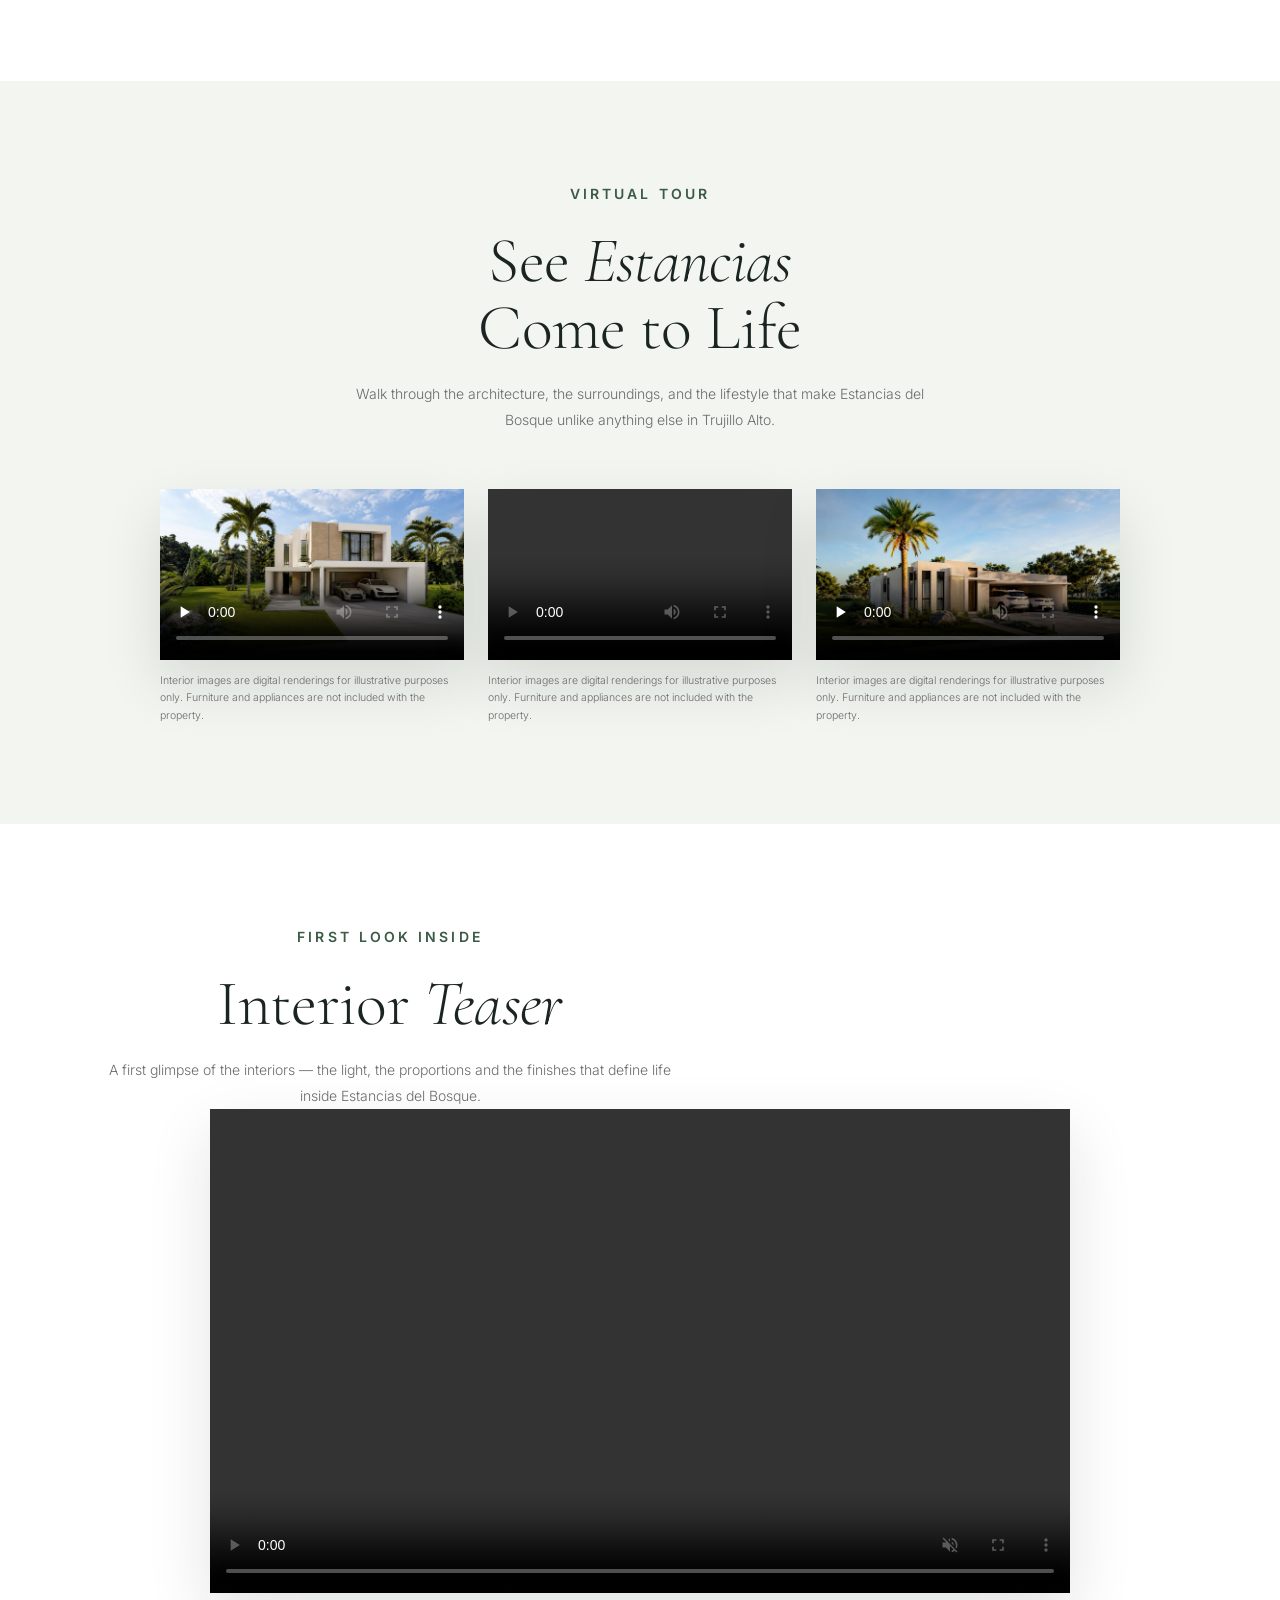
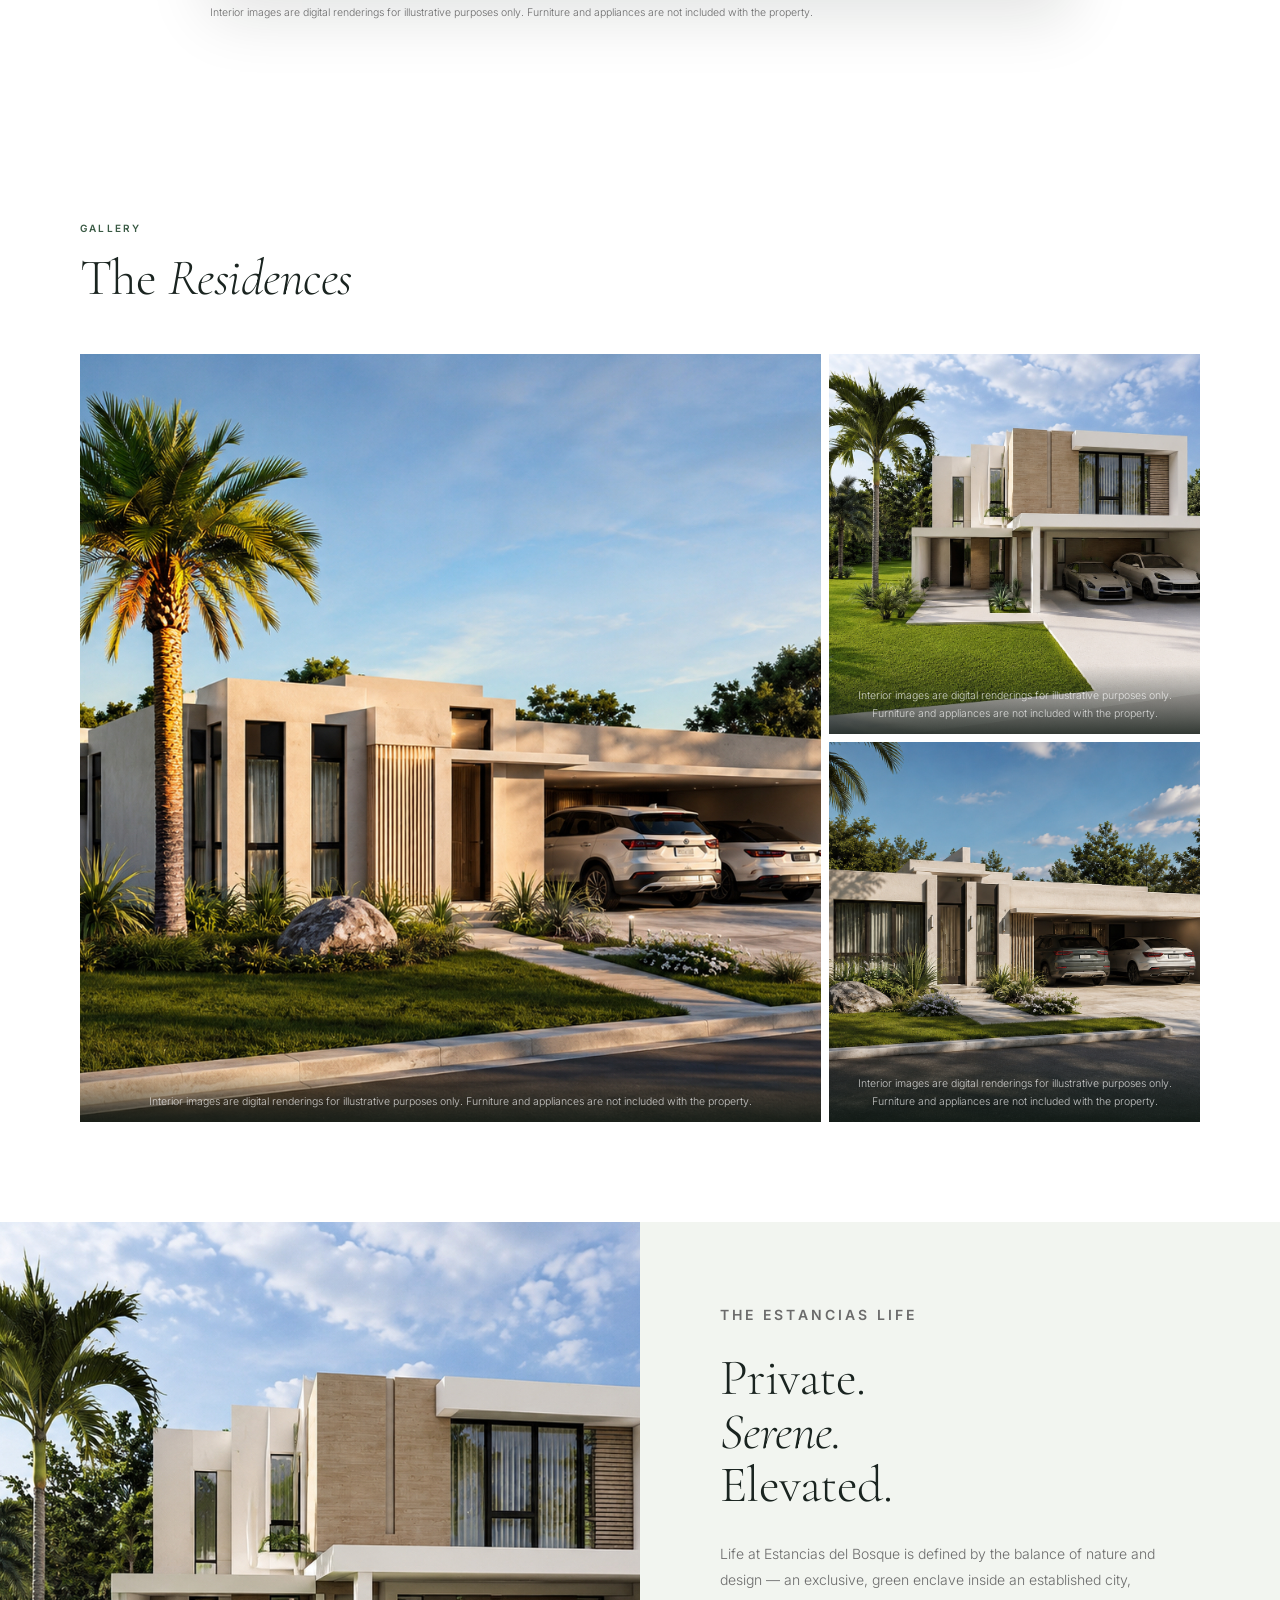
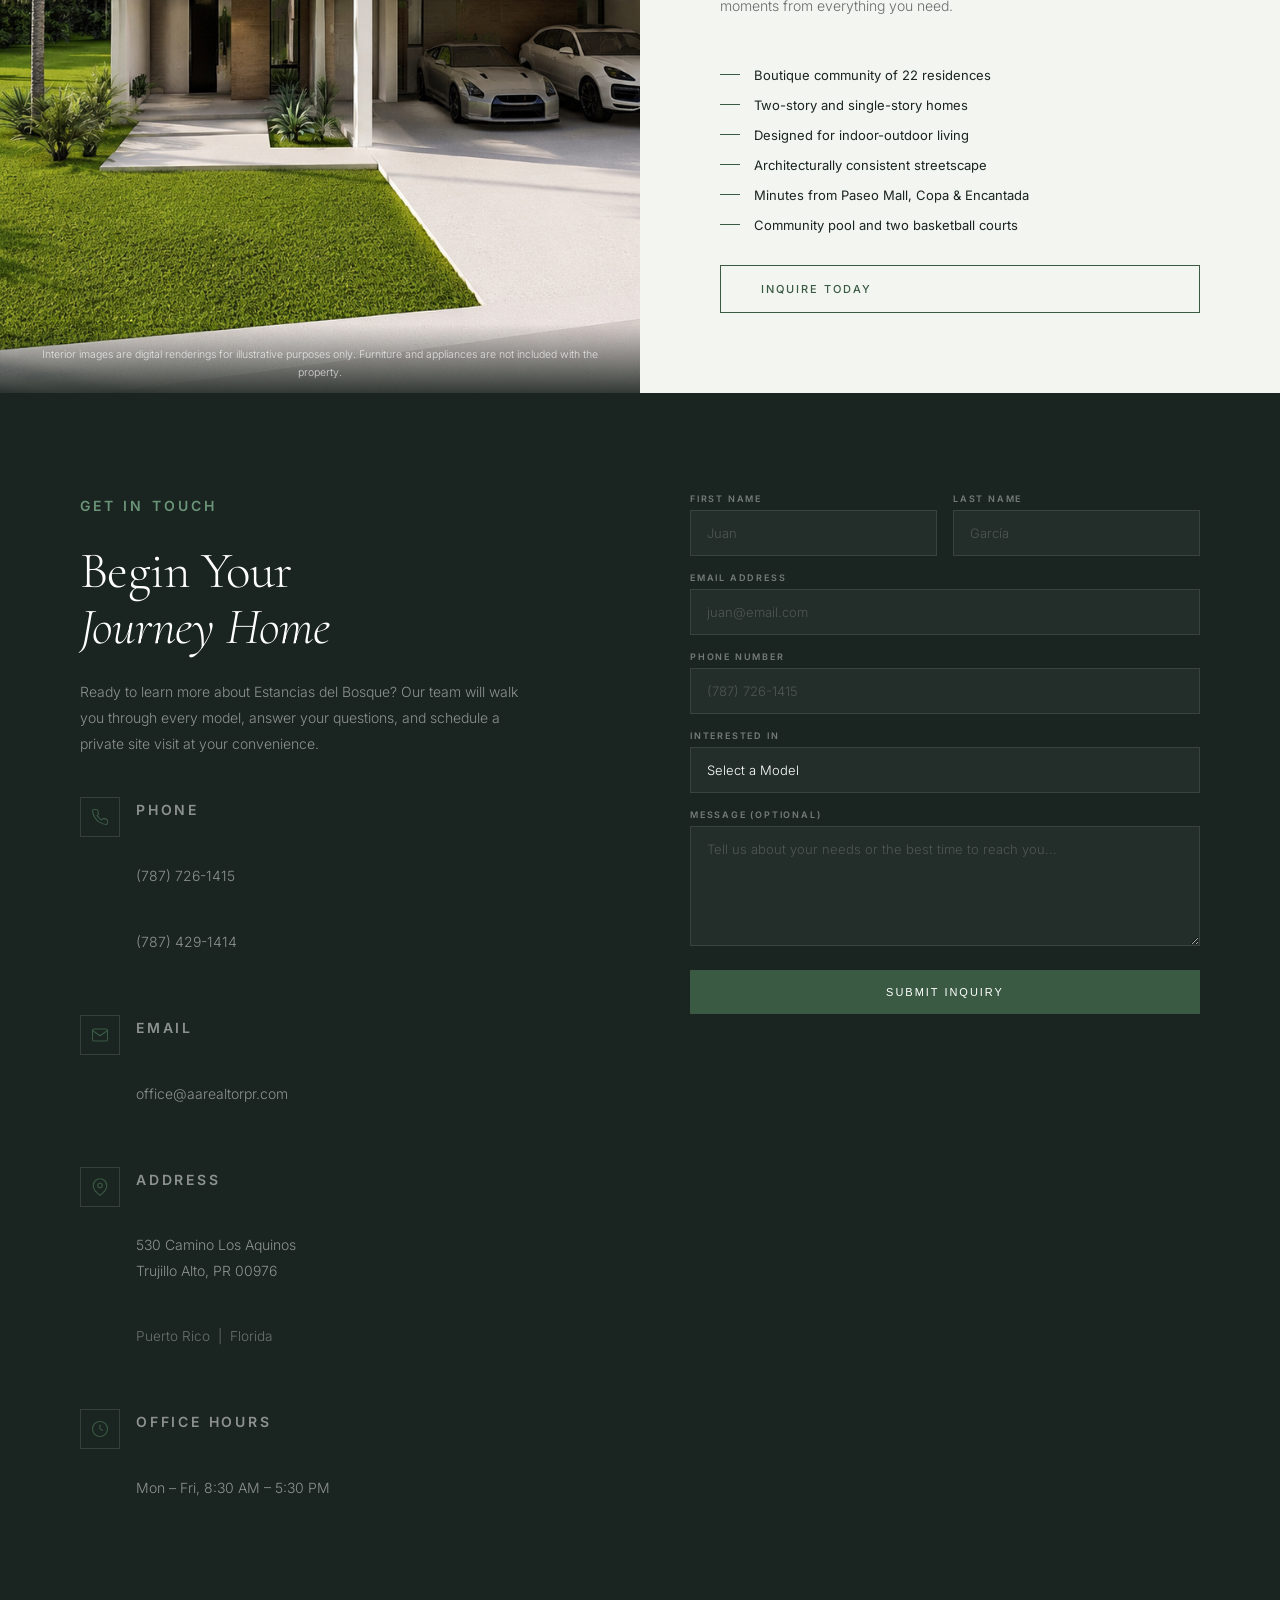
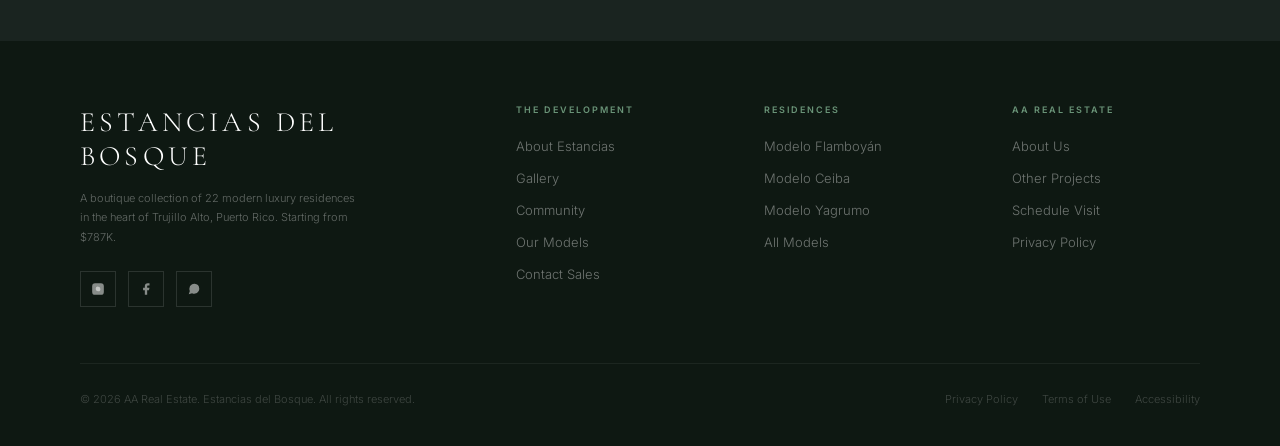
==== commit 0fc8187e: "Hero autoplay video, 2.5 baths (2 full + 1 half), remove timeline Co-Authored-By: Claude Opus 5.5 <n" ====
--- a/full-site.html
+++ b/full-site.html
@@ -131,7 +131,7 @@
       <div class="stat-label">Starting Price</div>
     </div>
     <div class="stat-item fade-up">
-      <div class="stat-number">3–4<span>BR · 3.5BA</span></div>
+      <div class="stat-number">3–4<span>BR · 2.5BA</span></div>
       <div class="stat-label">Per Residence</div>
     </div>
     <div class="stat-item fade-up">
@@ -228,7 +228,7 @@
           </svg>
         </div>
         <h3>Thoughtful Floor Plans</h3>
-        <p>Three distinct models — two-story and single-story designs, 3 to 4 bedrooms with 3.5 baths — with junior master suites and layouts tailored to your lifestyle.</p>
+        <p>Three distinct models — two-story and single-story designs, 3 to 4 bedrooms with 2.5 baths (2 full, 1 half) — with junior master suites and layouts tailored to your lifestyle.</p>
       </div>
       <div class="feature-card fade-up">
         <div class="feature-icon">
@@ -378,7 +378,7 @@
         <p class="listing-card-type">Two Story · Premium · Junior Master Suites</p>
         <div class="listing-specs">
           <div class="listing-spec"><span class="listing-spec-value">3</span><span class="listing-spec-label">Bedrooms</span></div>
-          <div class="listing-spec"><span class="listing-spec-value">3.5</span><span class="listing-spec-label">Bathrooms</span></div>
+          <div class="listing-spec"><span class="listing-spec-value">2.5</span><span class="listing-spec-label">Bathrooms</span></div>
           <div class="listing-spec"><span class="listing-spec-value">2,629</span><span class="listing-spec-label">Sq Ft (aprox.)</span></div>
         </div>
         <p class="listing-description">The flagship of Estancias del Bosque — a two-story residence that commands attention from every angle. Generous proportions, a polished colored-cement facade with eaves, open-plan living, and interiors that deliver craftsmanship on par with the finest private residences in Puerto Rico.</p>
@@ -409,9 +409,8 @@
         <p class="listing-card-type">Single Story · Contemporary · Junior Master Suites</p>
         <div class="listing-specs">
           <div class="listing-spec"><span class="listing-spec-value">4</span><span class="listing-spec-label">Bedrooms</span></div>
-          <div class="listing-spec"><span class="listing-spec-value">3.5</span><span class="listing-spec-label">Bathrooms</span></div>
+          <div class="listing-spec"><span class="listing-spec-value">2.5</span><span class="listing-spec-label">Bathrooms</span></div>
           <div class="listing-spec"><span class="listing-spec-value">2,570</span><span class="listing-spec-label">Sq Ft (aprox.)</span></div>
-          <div class="listing-spec"><span class="listing-spec-value">2.5</span><span class="listing-spec-label">Years to Delivery</span></div>
         </div>
         <p class="listing-description">A spacious single-story design built around open-plan living, abundant natural light, and cross ventilation. Every secondary bedroom is a junior master suite, and a colored polished-cement facade with eaves keeps the streetscape refined — craftsmanship on par with the finest private residences in Puerto Rico.</p>
         <ul class="listing-highlights">
@@ -441,9 +440,8 @@
         <p class="listing-card-type">Single Story · Luxury · Junior Master Suites</p>
         <div class="listing-specs">
           <div class="listing-spec"><span class="listing-spec-value">3</span><span class="listing-spec-label">Bedrooms</span></div>
-          <div class="listing-spec"><span class="listing-spec-value">3.5</span><span class="listing-spec-label">Bathrooms</span></div>
+          <div class="listing-spec"><span class="listing-spec-value">2.5</span><span class="listing-spec-label">Bathrooms</span></div>
           <div class="listing-spec"><span class="listing-spec-value">2,382</span><span class="listing-spec-label">Sq Ft (aprox.)</span></div>
-          <div class="listing-spec"><span class="listing-spec-value">2.5</span><span class="listing-spec-label">Years to Delivery</span></div>
         </div>
         <p class="listing-description">Single-level living defined by natural light and cross ventilation. Open-plan and serene, the Yagrumo brings the same premium finishes and colored polished-cement facade to a one-story format — for those who prefer everything on a single floor.</p>
         <ul class="listing-highlights">
@@ -668,9 +666,9 @@
           <label for="model">Interested In</label>
           <select id="model" name="model">
             <option value="">Select a Model</option>
-            <option value="flamboyan">Modelo Flamboyán — Two Story · 3BR + 3.5BA</option>
-            <option value="ceiba">Modelo Ceiba — Single Story · 4BR + 3.5BA</option>
-            <option value="yagrumo">Modelo Yagrumo — Single Story · 3BR + 3.5BA</option>
+            <option value="flamboyan">Modelo Flamboyán — Two Story · 3BR + 2.5BA</option>
+            <option value="ceiba">Modelo Ceiba — Single Story · 4BR + 2.5BA</option>
+            <option value="yagrumo">Modelo Yagrumo — Single Story · 3BR + 2.5BA</option>
             <option value="general">General Information</option>
           </select>
         </div>
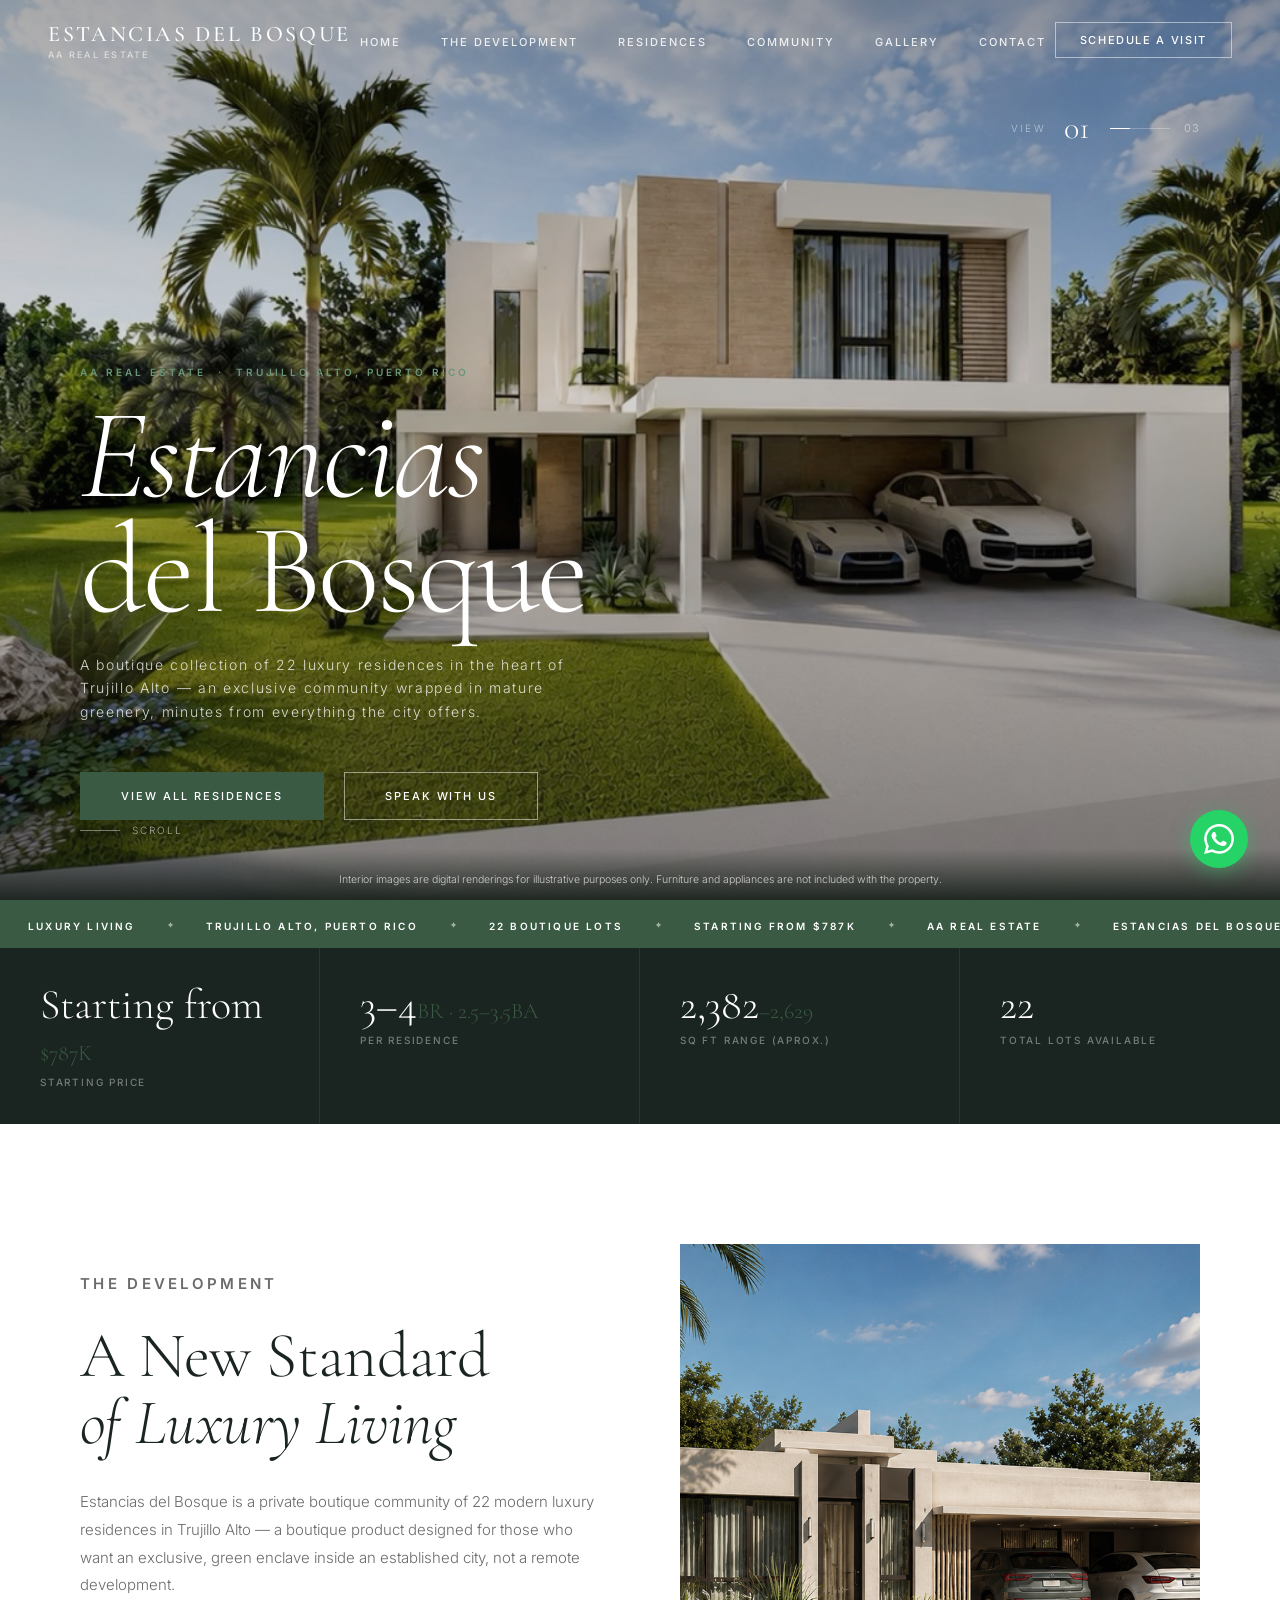
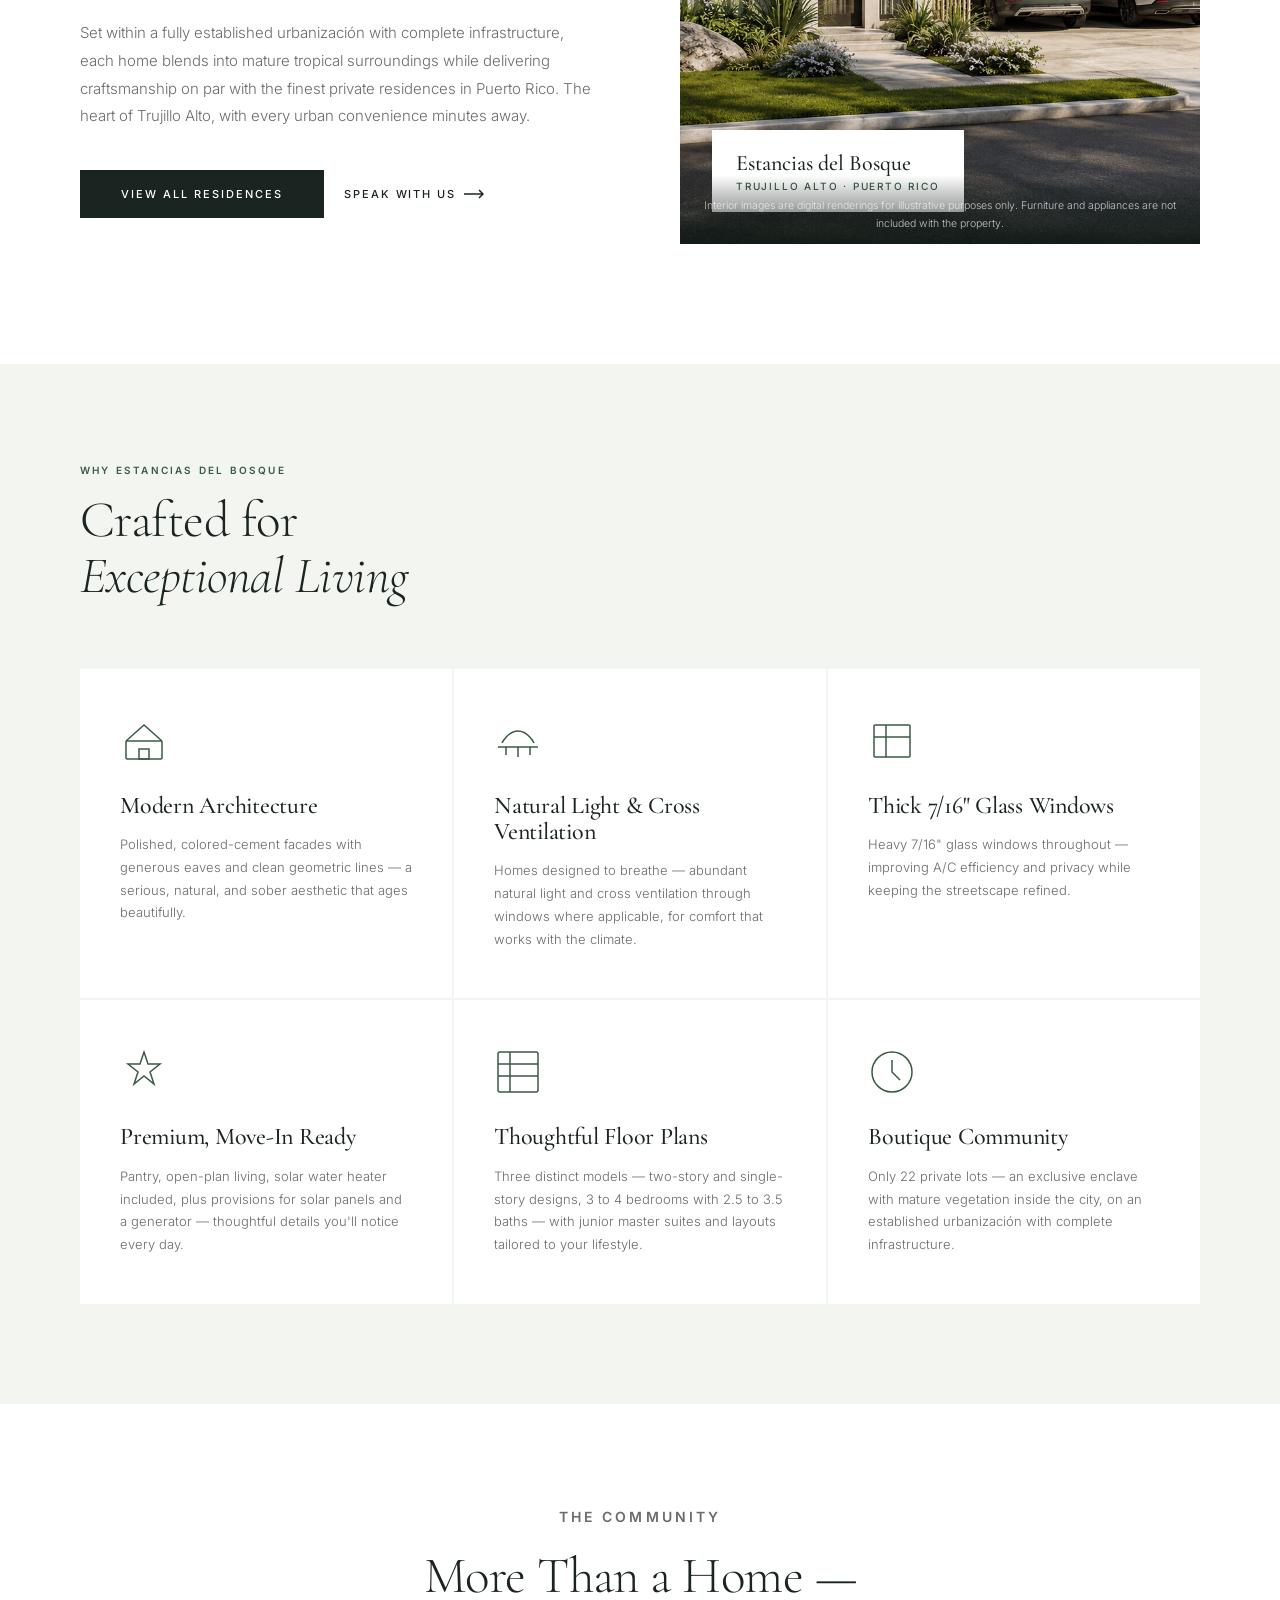
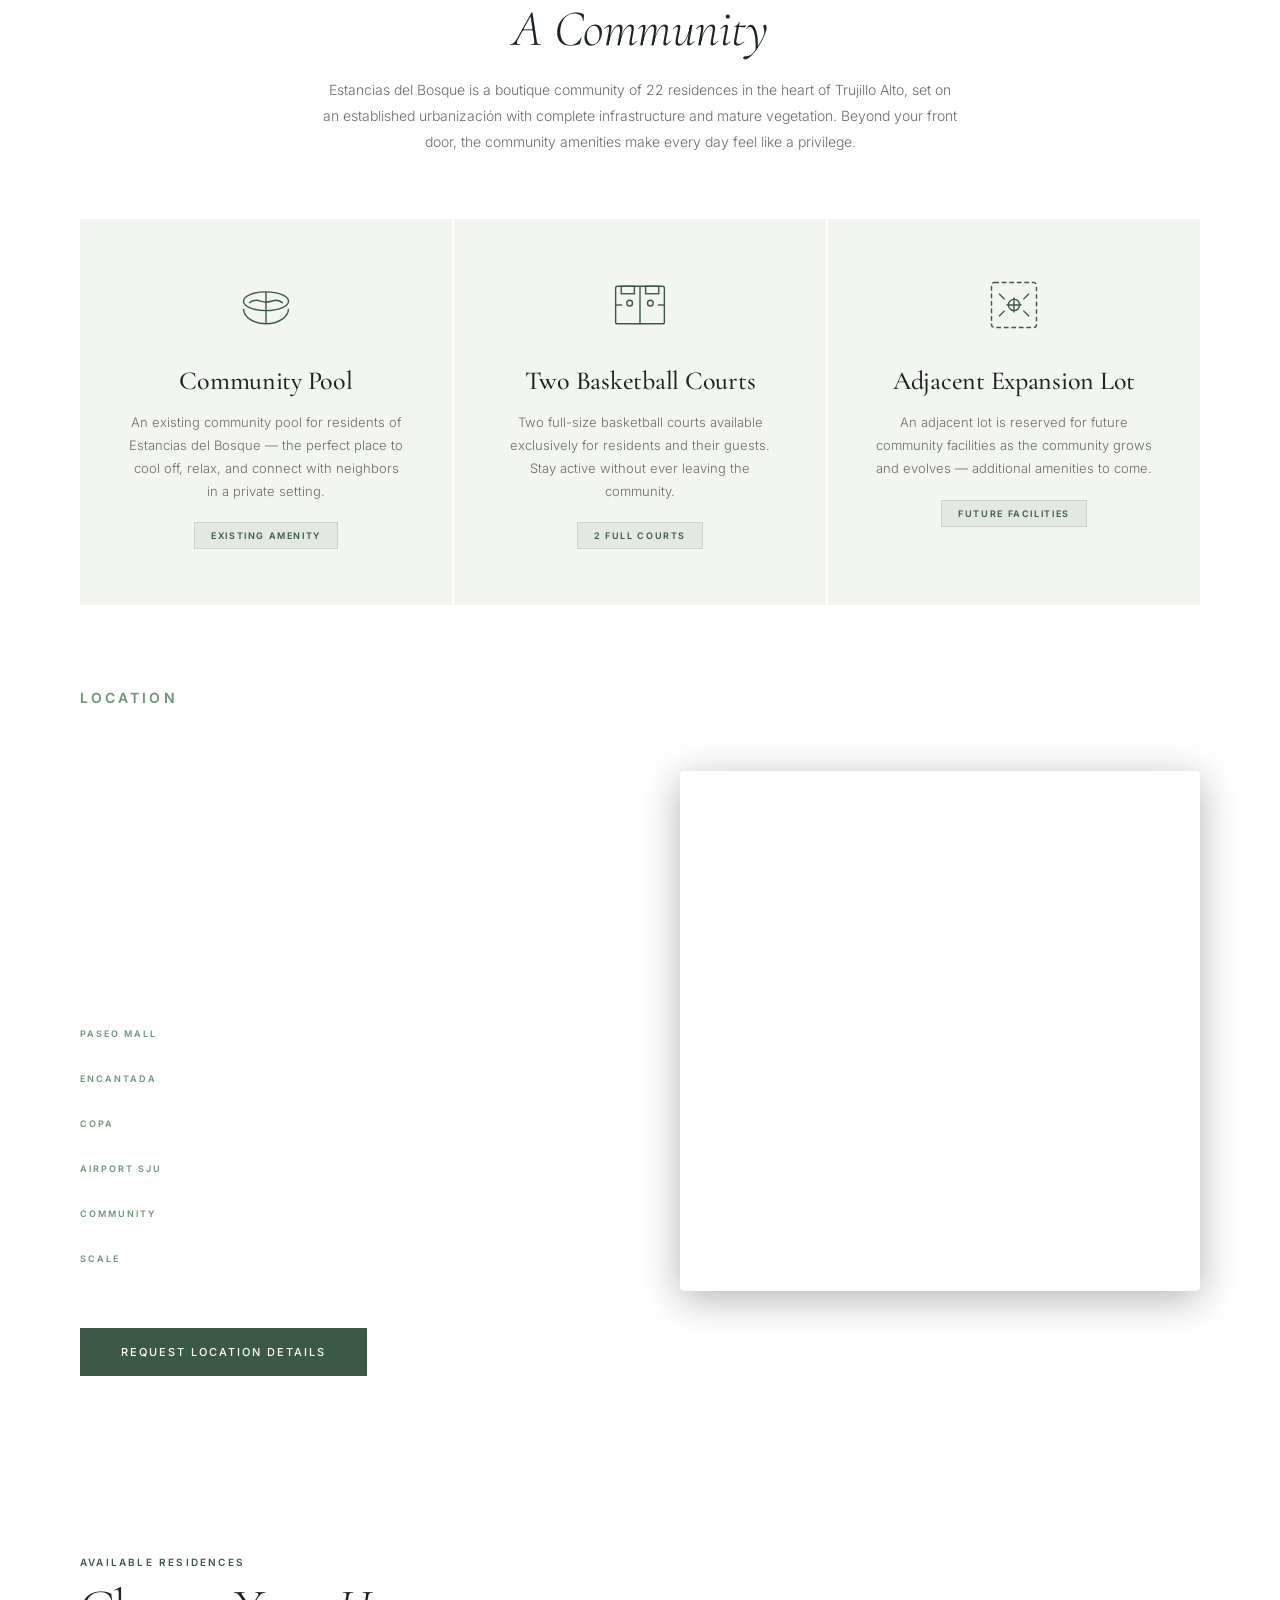
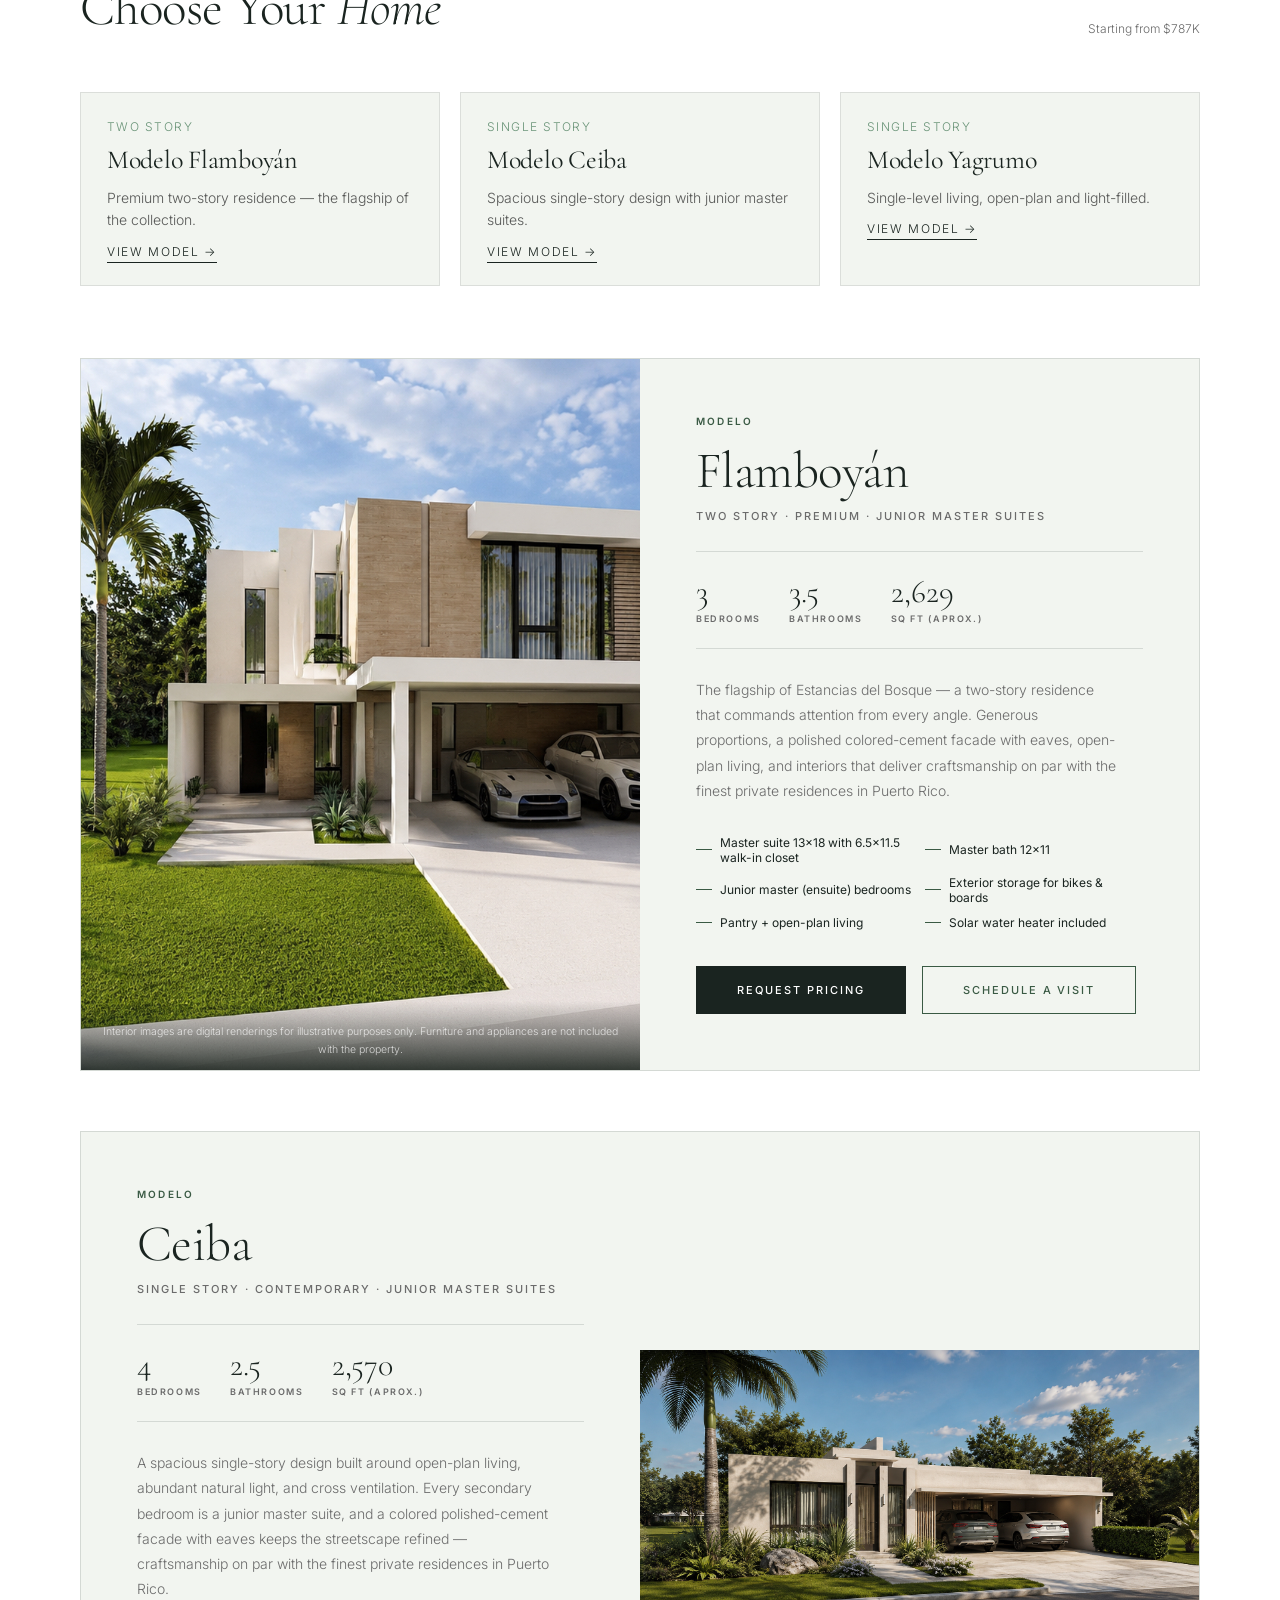
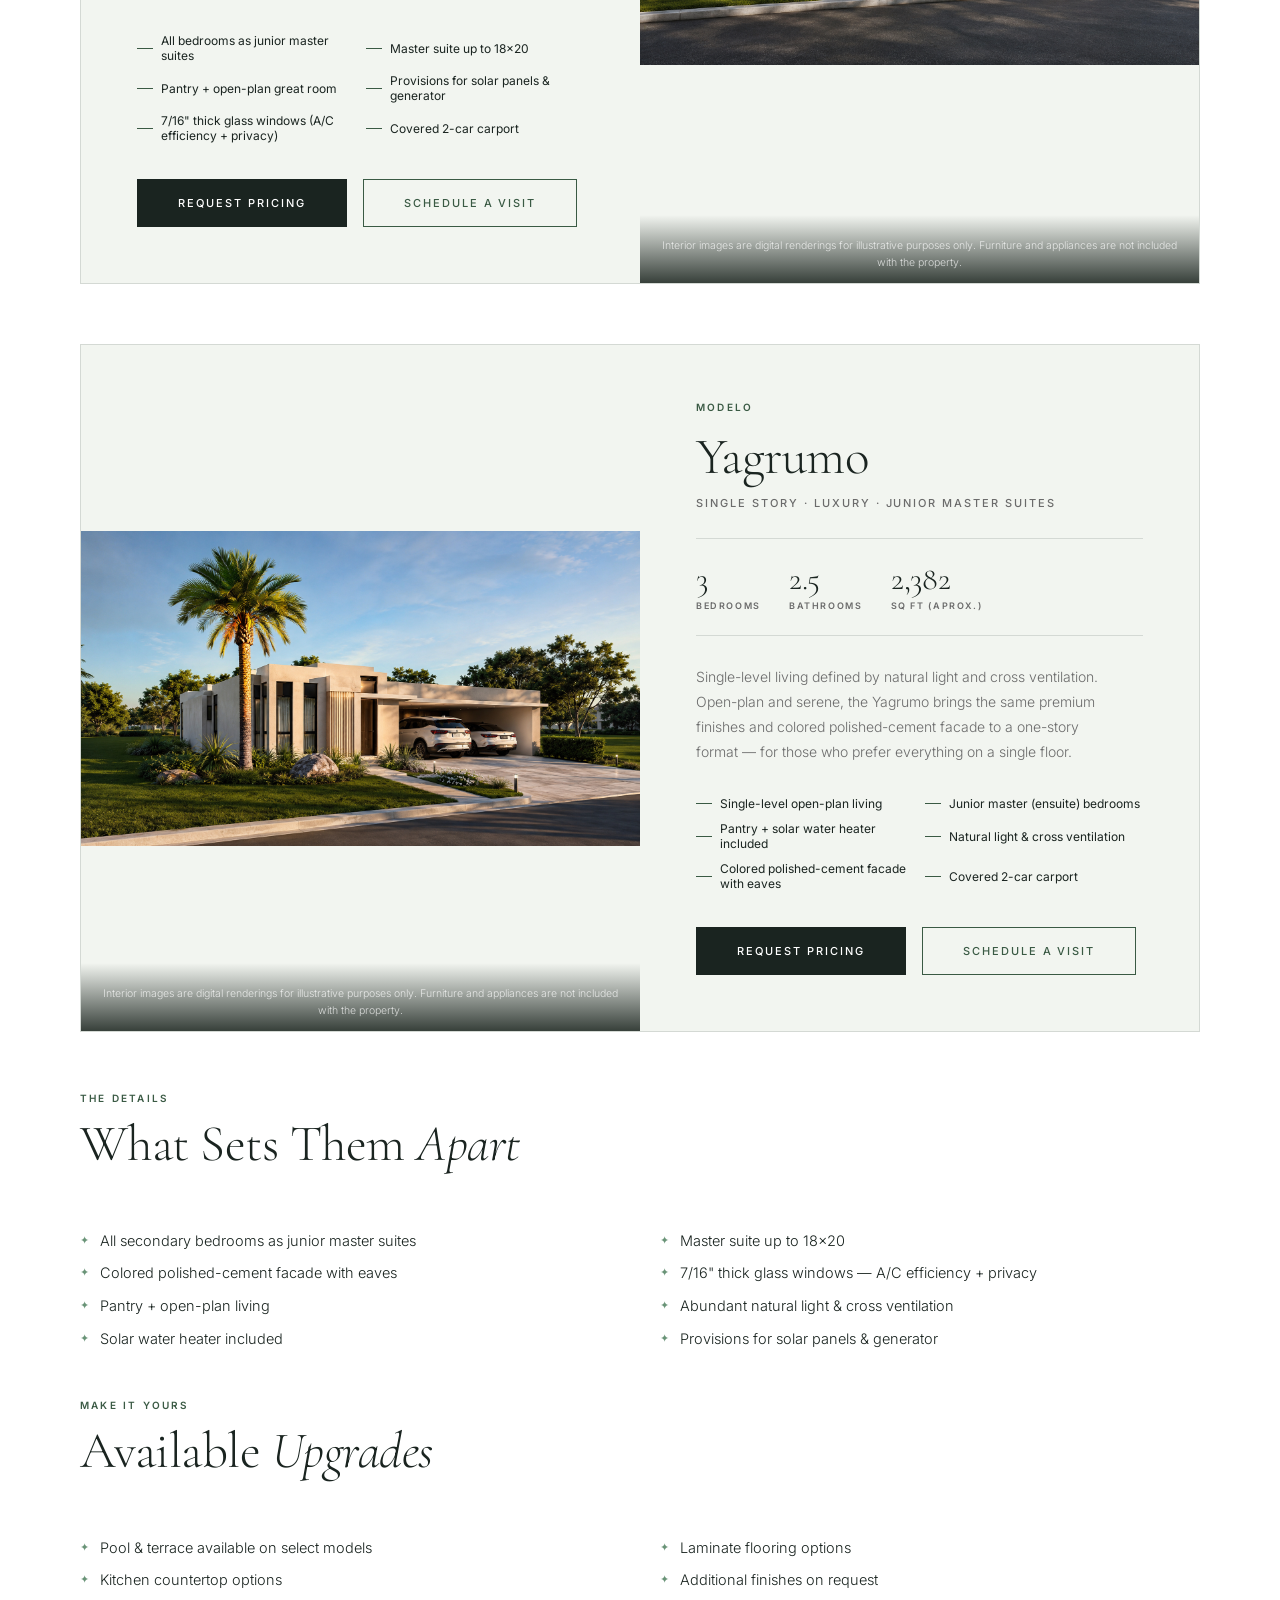
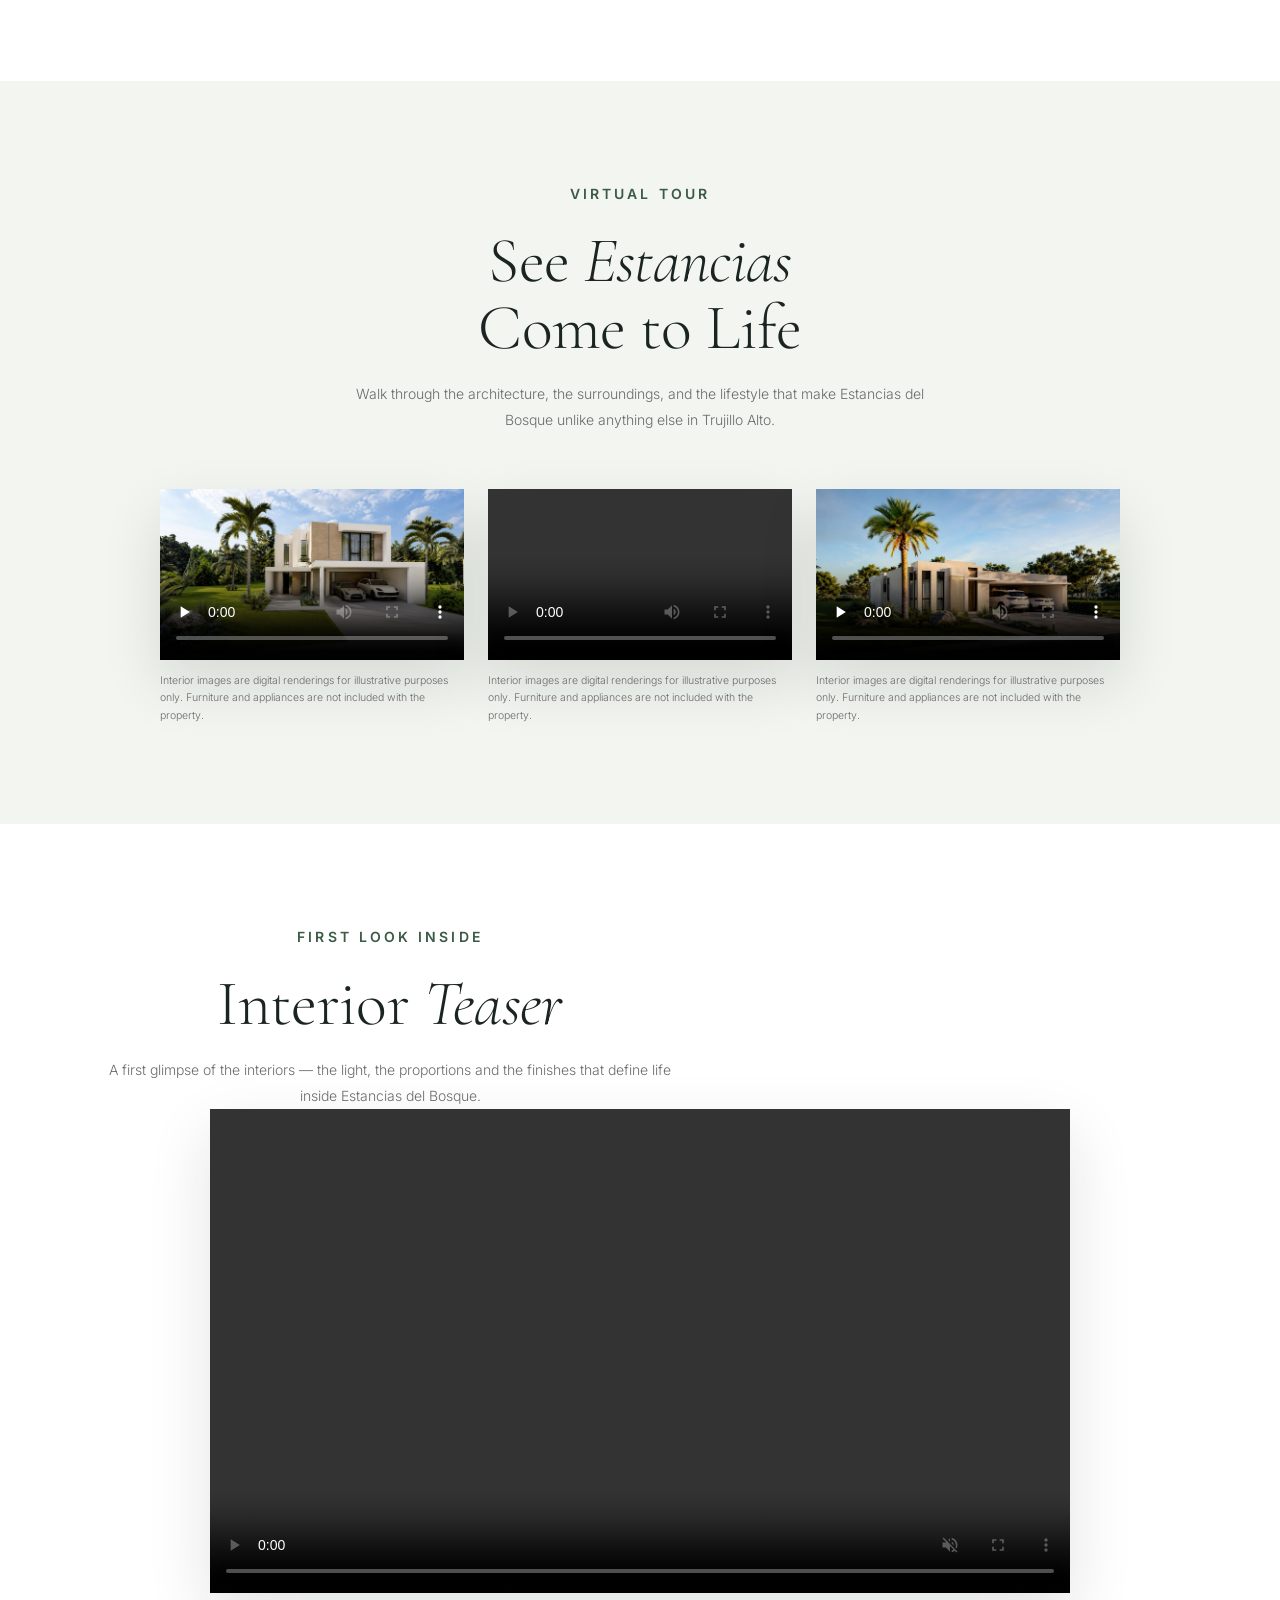
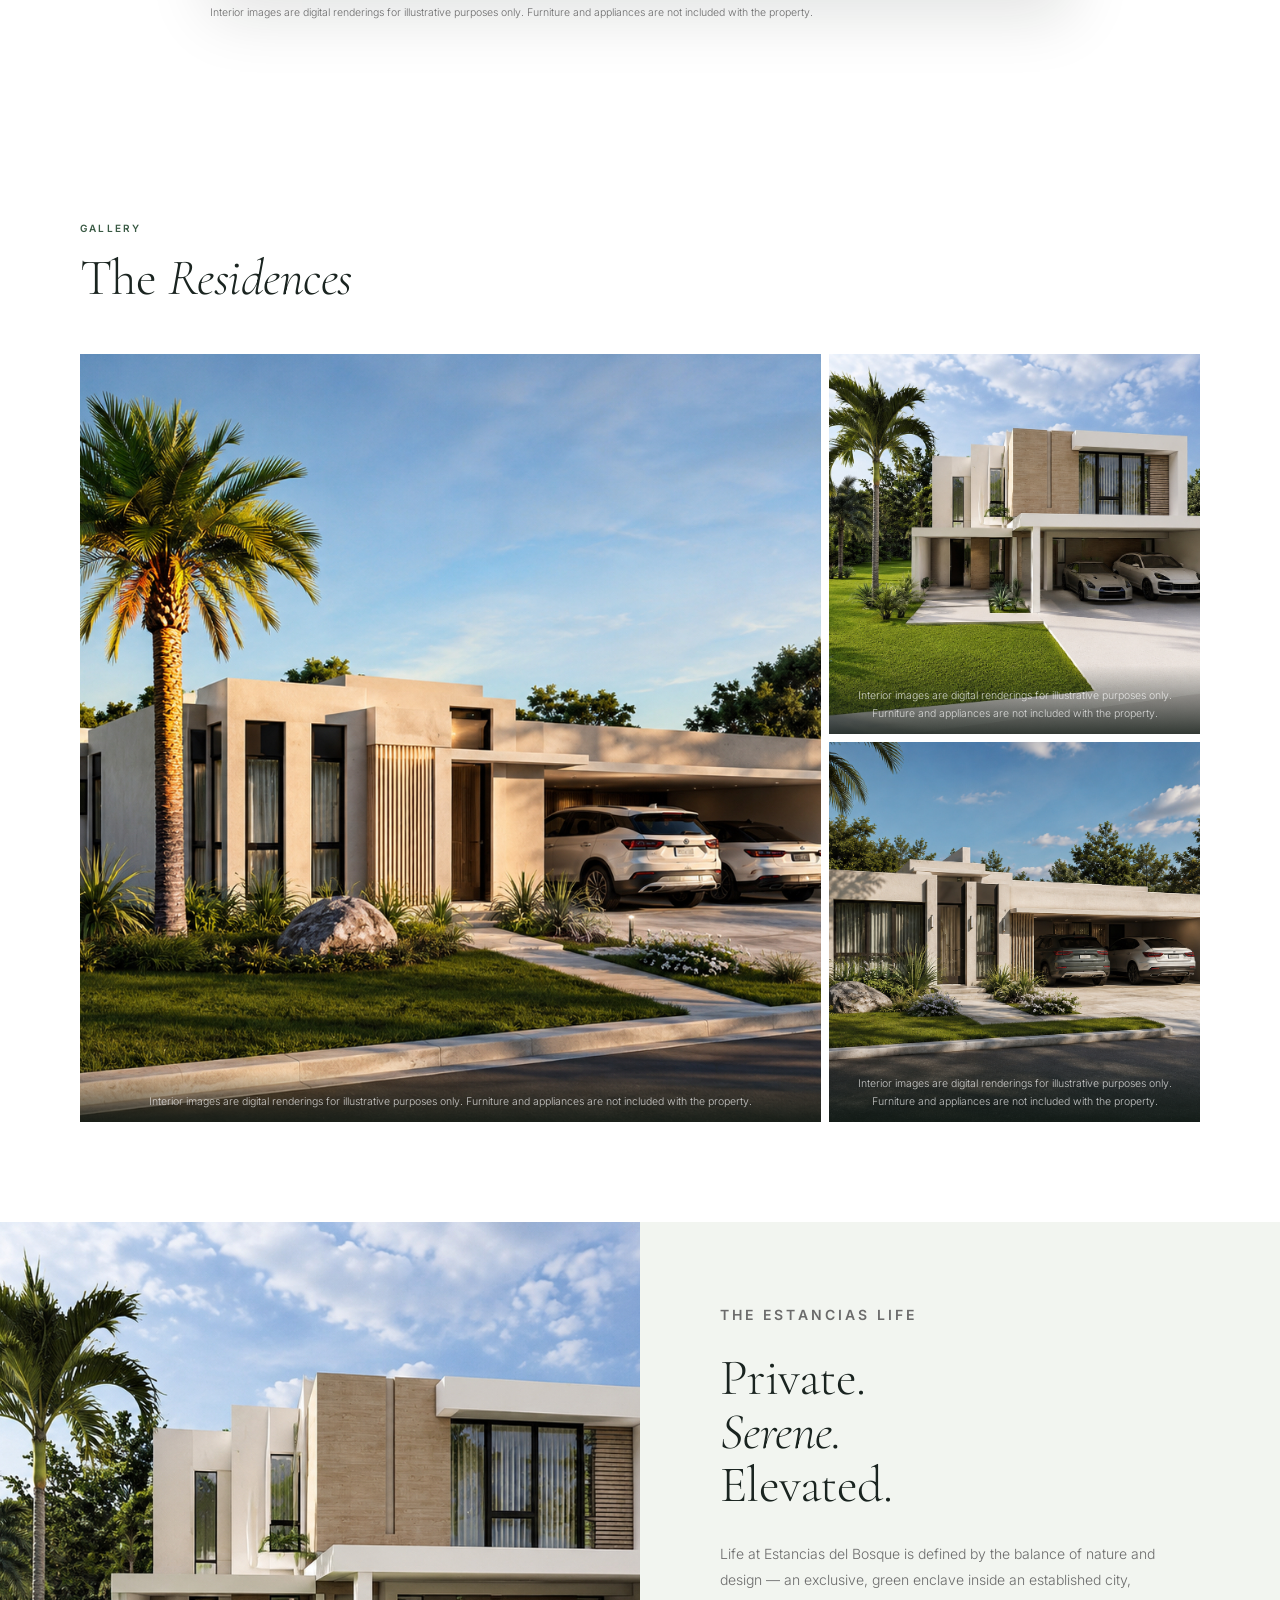
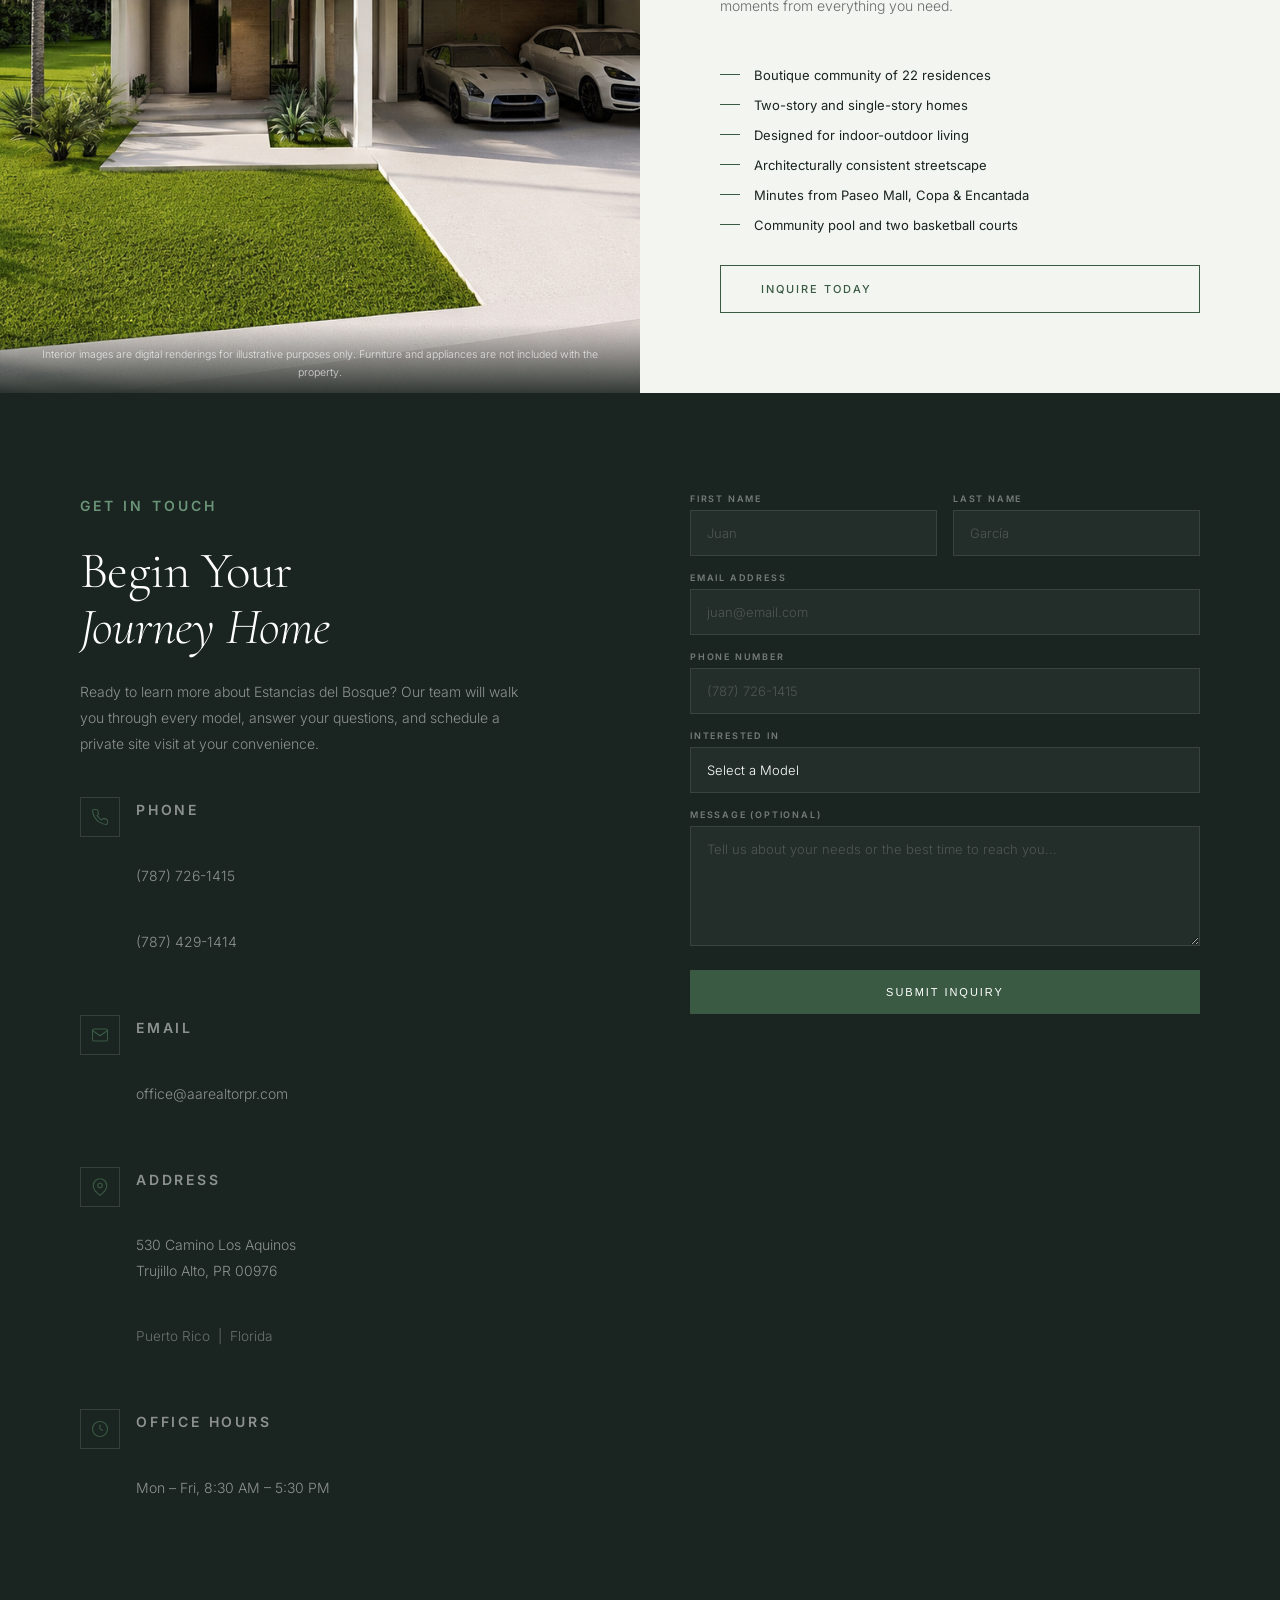
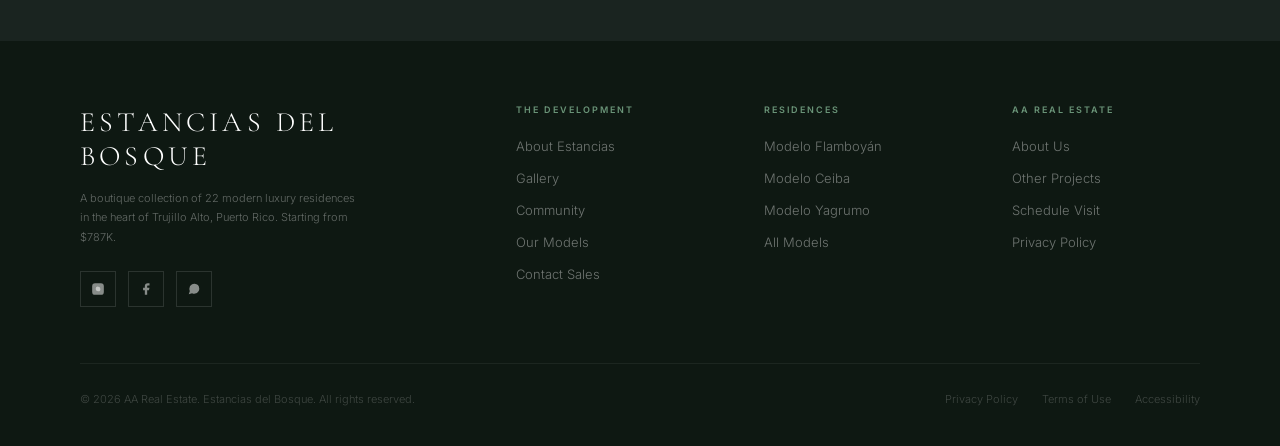
==== commit 4c47a542: "Restore model slideshow hero; Flamboyán 3.5 baths, Yagrumo/Ceiba 2.5 Brings back the Flamboyán → Yag" ====
--- a/full-site.html
+++ b/full-site.html
@@ -131,7 +131,7 @@
       <div class="stat-label">Starting Price</div>
     </div>
     <div class="stat-item fade-up">
-      <div class="stat-number">3–4<span>BR · 2.5BA</span></div>
+      <div class="stat-number">3–4<span>BR · 2.5–3.5BA</span></div>
       <div class="stat-label">Per Residence</div>
     </div>
     <div class="stat-item fade-up">
@@ -228,7 +228,7 @@
           </svg>
         </div>
         <h3>Thoughtful Floor Plans</h3>
-        <p>Three distinct models — two-story and single-story designs, 3 to 4 bedrooms with 2.5 baths (2 full, 1 half) — with junior master suites and layouts tailored to your lifestyle.</p>
+        <p>Three distinct models — two-story and single-story designs, 3 to 4 bedrooms with 2.5 to 3.5 baths — with junior master suites and layouts tailored to your lifestyle.</p>
       </div>
       <div class="feature-card fade-up">
         <div class="feature-icon">
@@ -378,7 +378,7 @@
         <p class="listing-card-type">Two Story · Premium · Junior Master Suites</p>
         <div class="listing-specs">
           <div class="listing-spec"><span class="listing-spec-value">3</span><span class="listing-spec-label">Bedrooms</span></div>
-          <div class="listing-spec"><span class="listing-spec-value">2.5</span><span class="listing-spec-label">Bathrooms</span></div>
+          <div class="listing-spec"><span class="listing-spec-value">3.5</span><span class="listing-spec-label">Bathrooms</span></div>
           <div class="listing-spec"><span class="listing-spec-value">2,629</span><span class="listing-spec-label">Sq Ft (aprox.)</span></div>
         </div>
         <p class="listing-description">The flagship of Estancias del Bosque — a two-story residence that commands attention from every angle. Generous proportions, a polished colored-cement facade with eaves, open-plan living, and interiors that deliver craftsmanship on par with the finest private residences in Puerto Rico.</p>
@@ -666,7 +666,7 @@
           <label for="model">Interested In</label>
           <select id="model" name="model">
             <option value="">Select a Model</option>
-            <option value="flamboyan">Modelo Flamboyán — Two Story · 3BR + 2.5BA</option>
+            <option value="flamboyan">Modelo Flamboyán — Two Story · 3BR + 3.5BA</option>
             <option value="ceiba">Modelo Ceiba — Single Story · 4BR + 2.5BA</option>
             <option value="yagrumo">Modelo Yagrumo — Single Story · 3BR + 2.5BA</option>
             <option value="general">General Information</option>
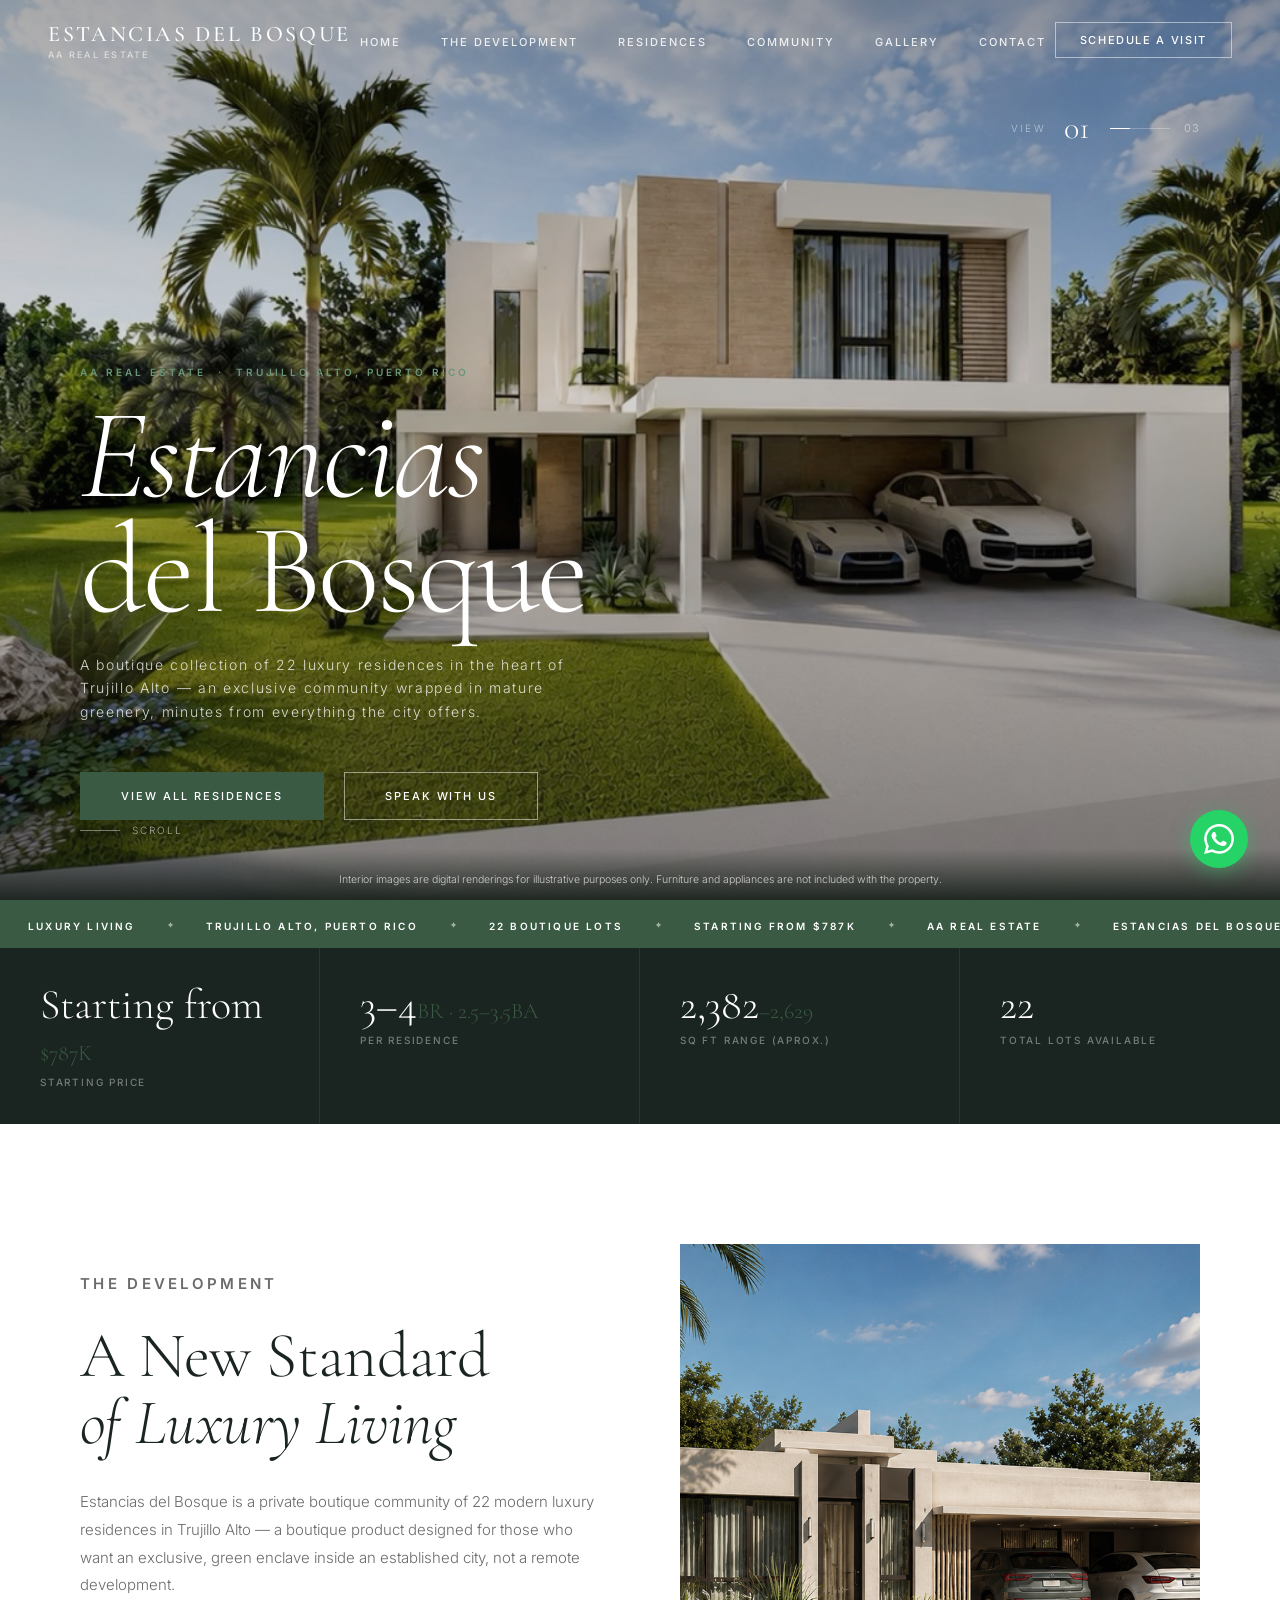
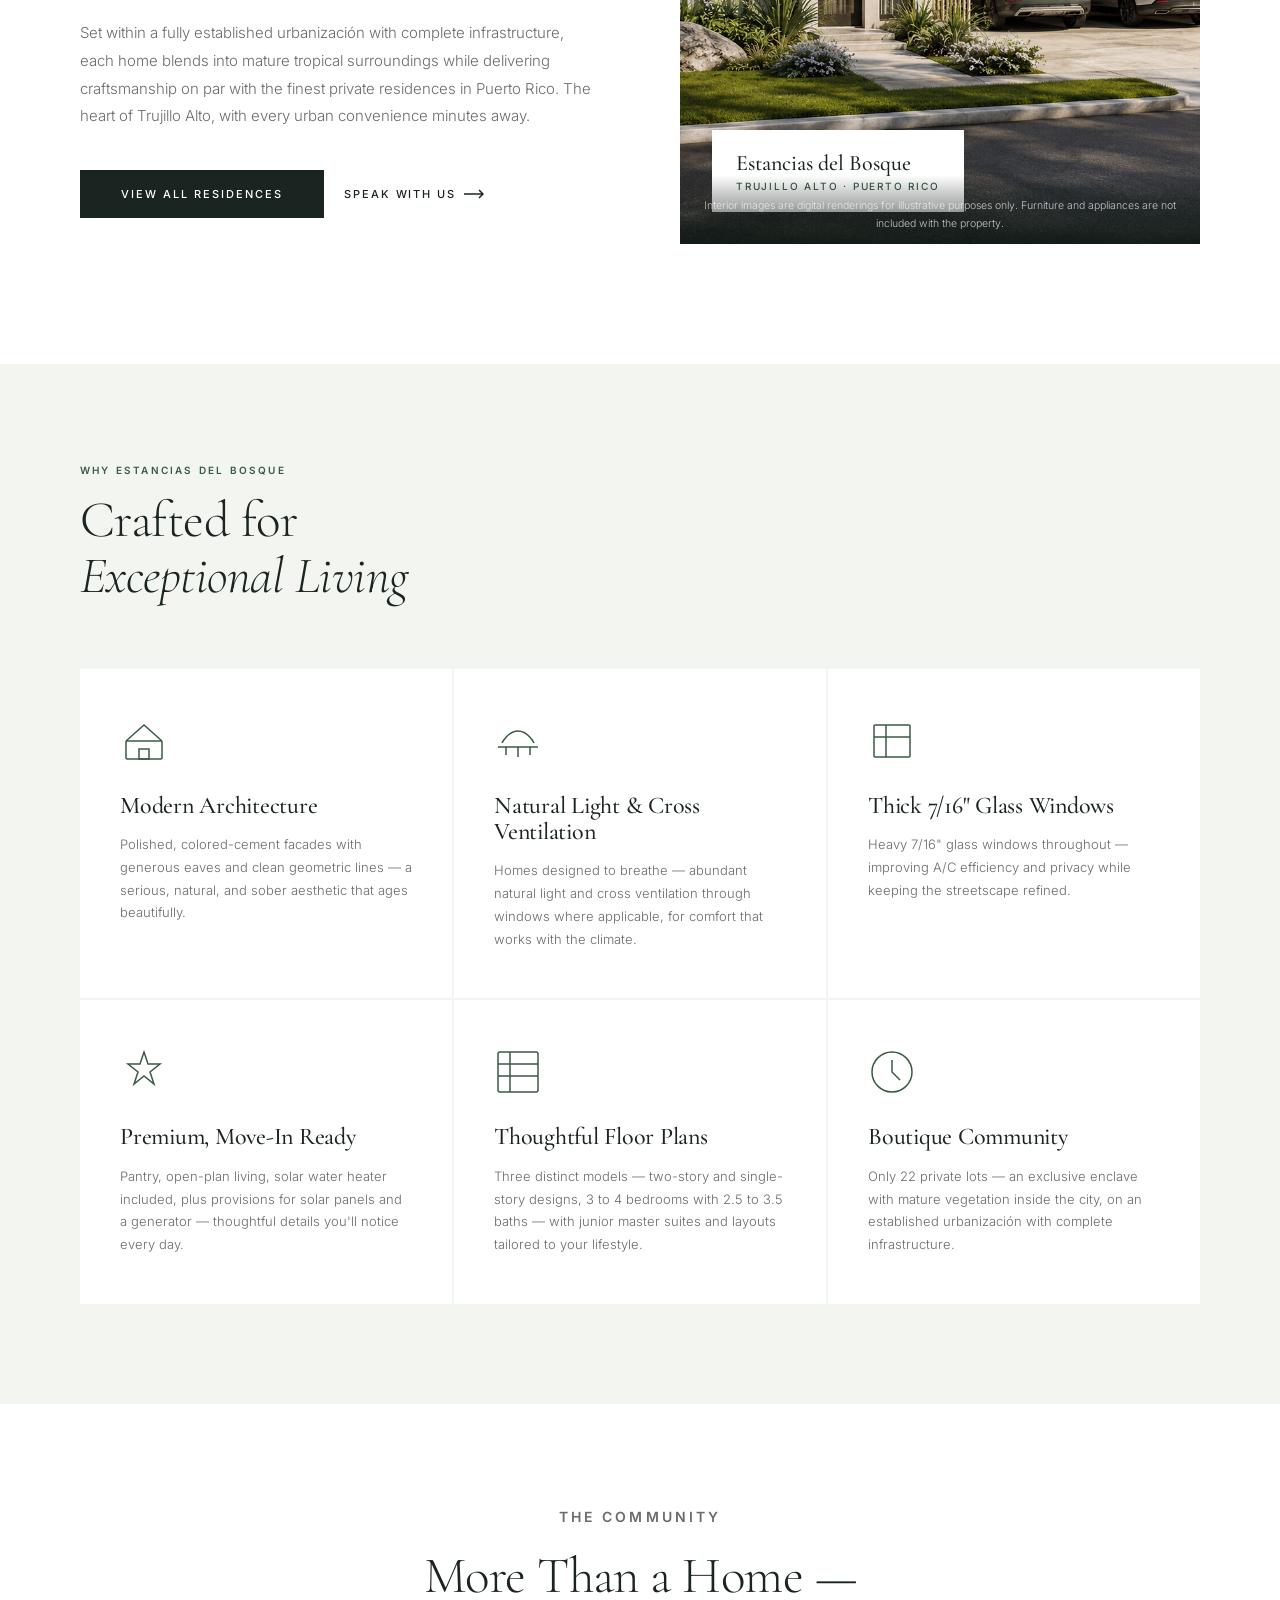
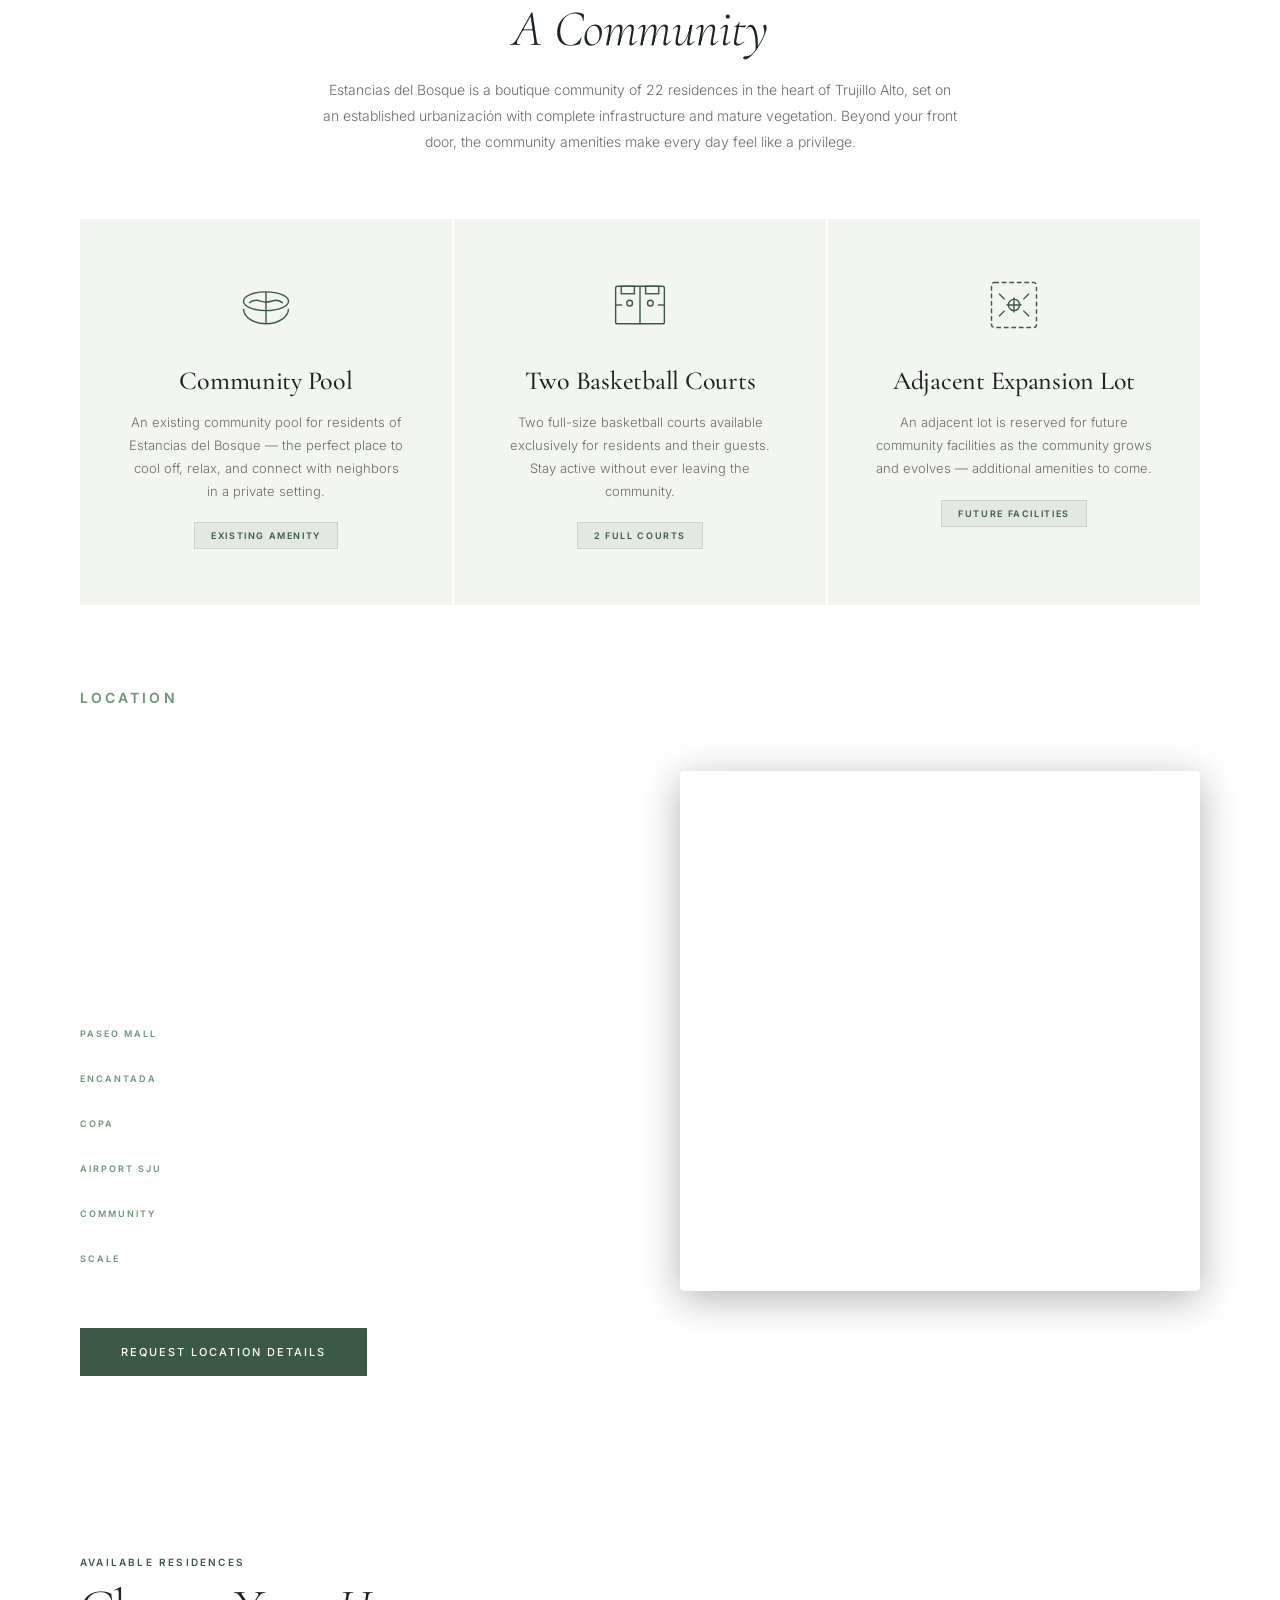
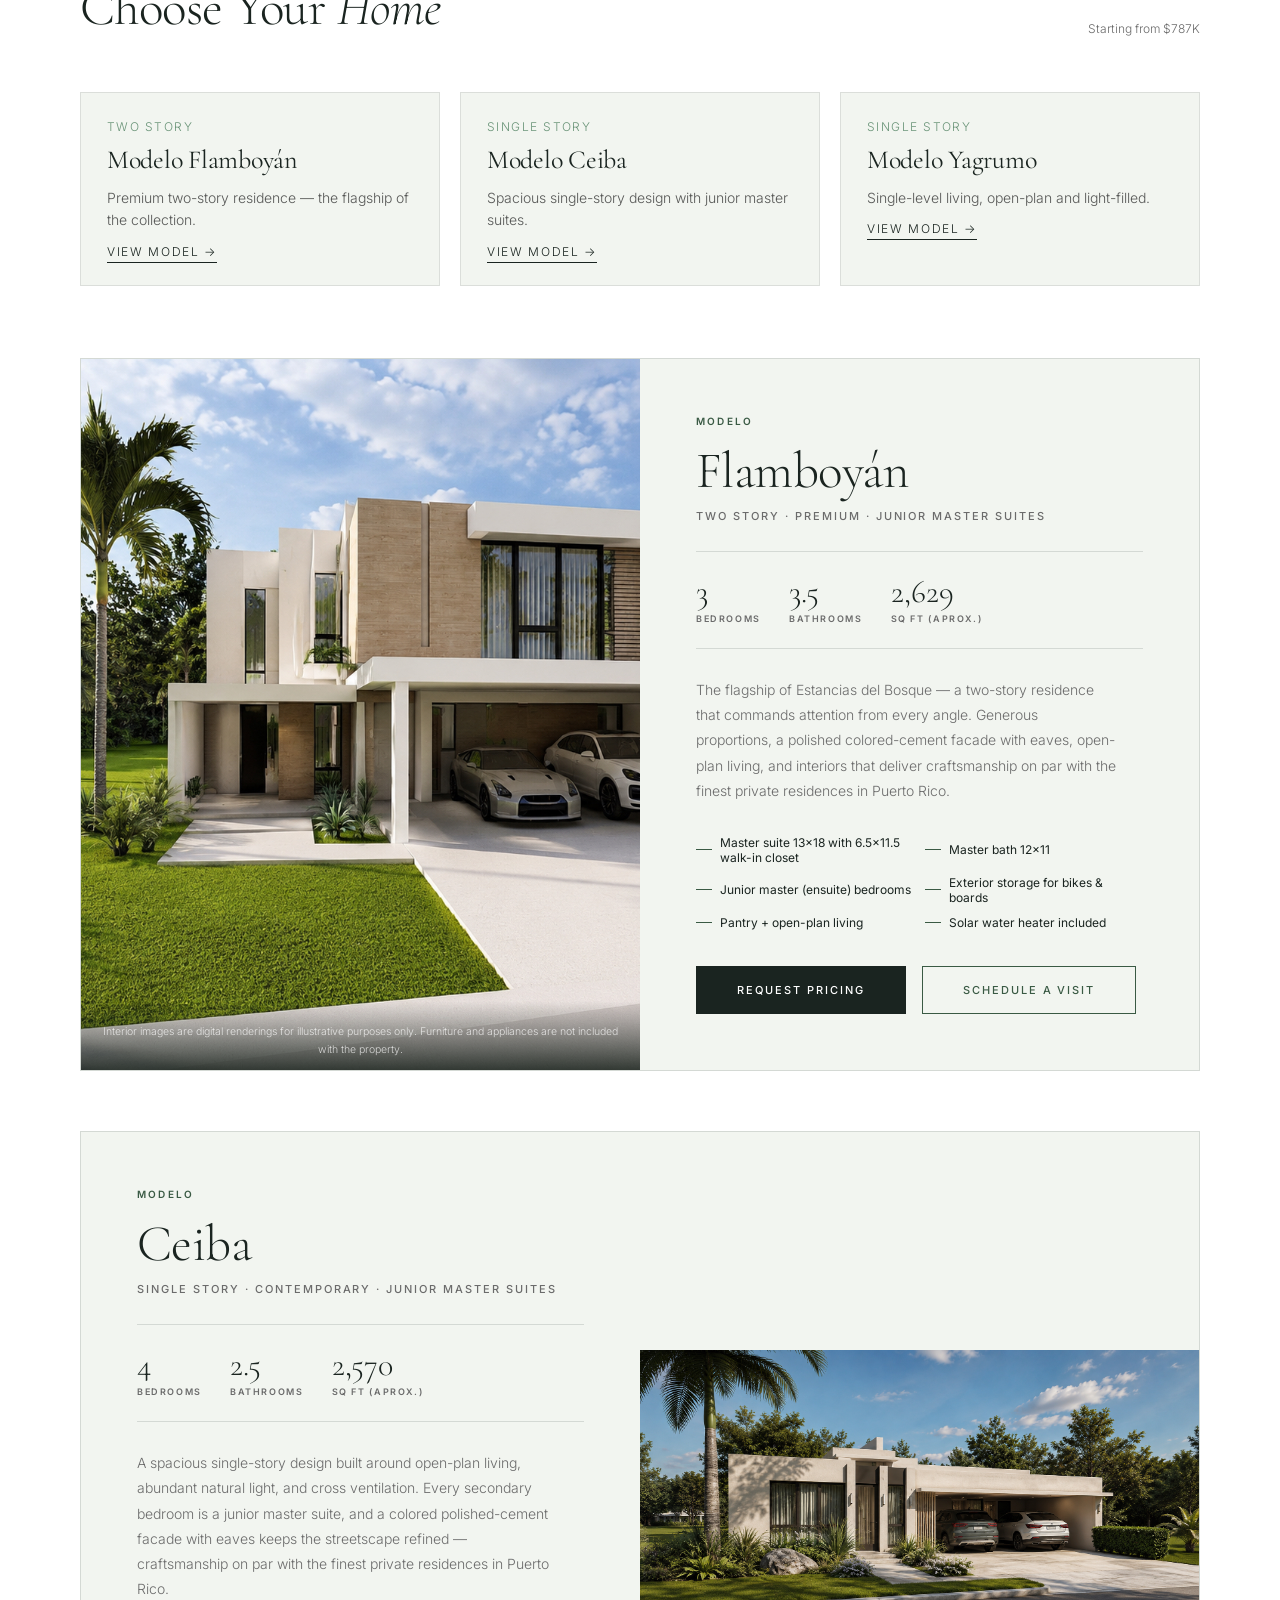
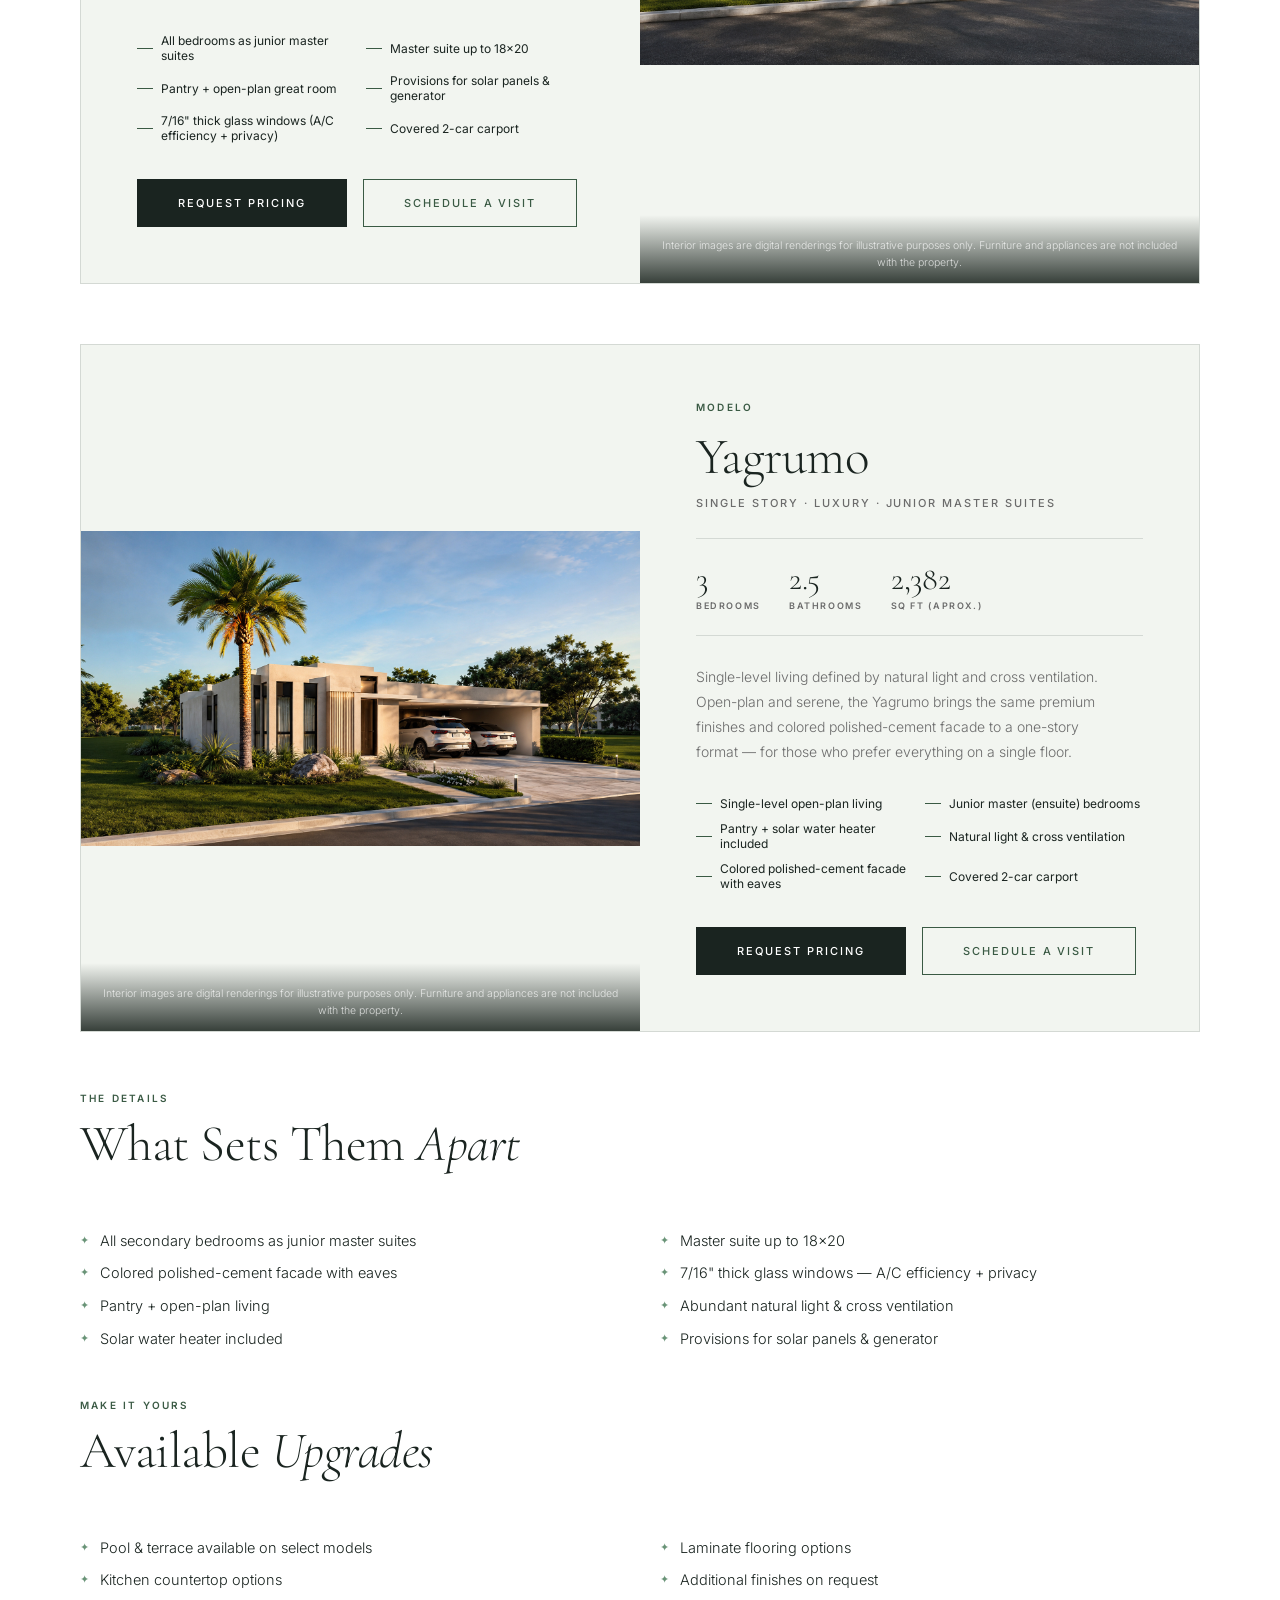
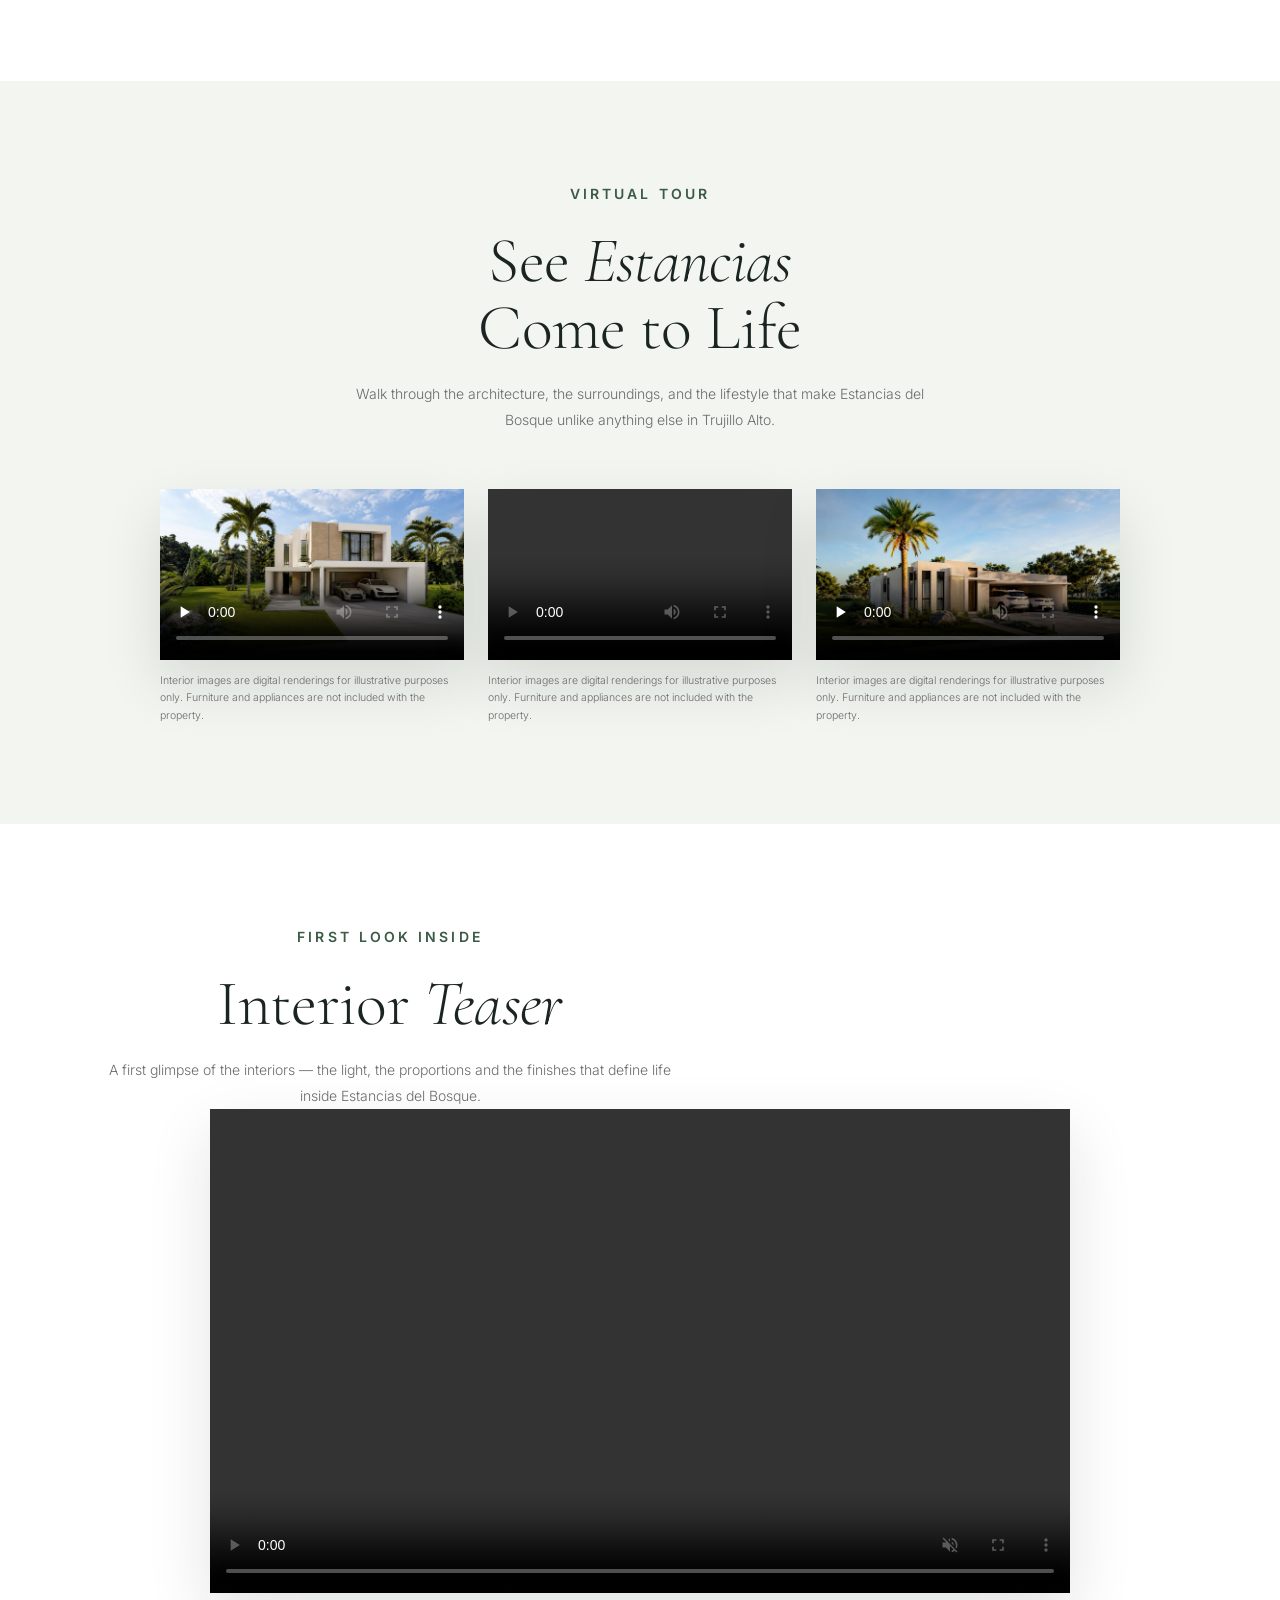
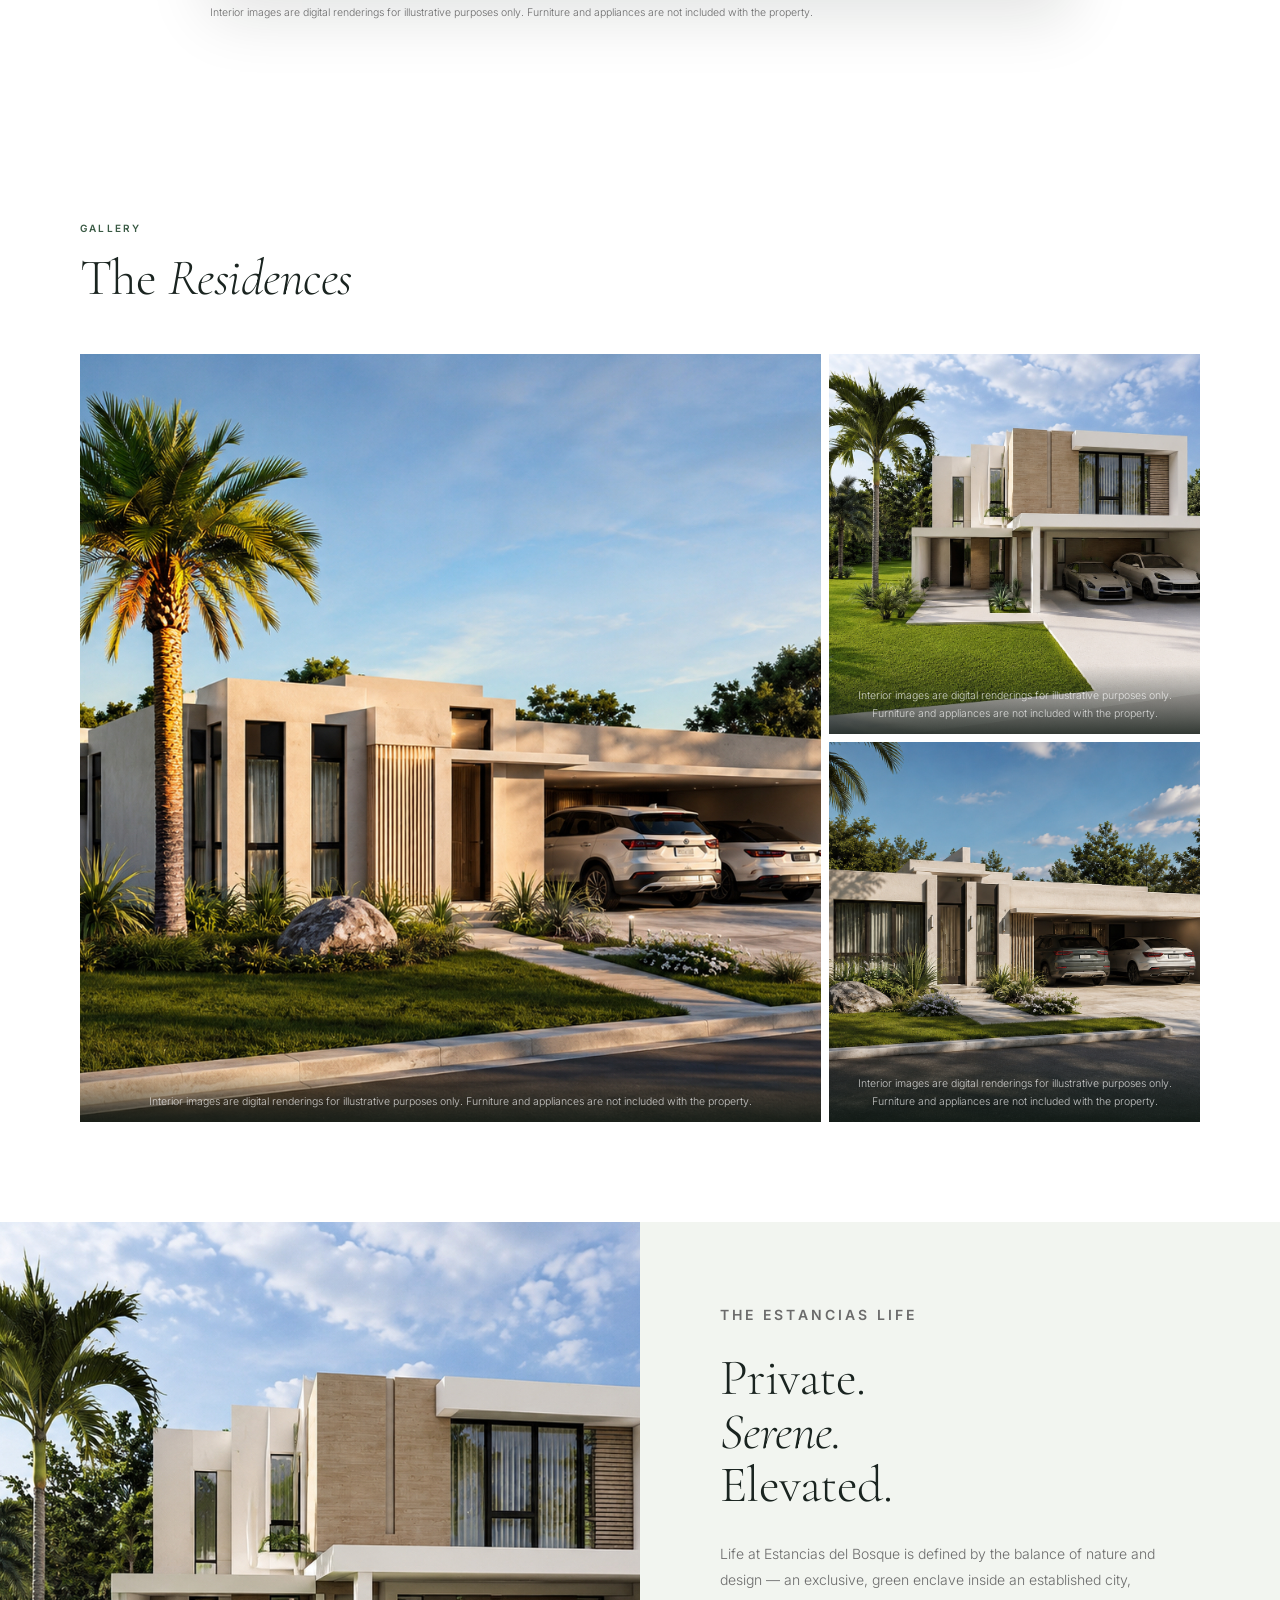
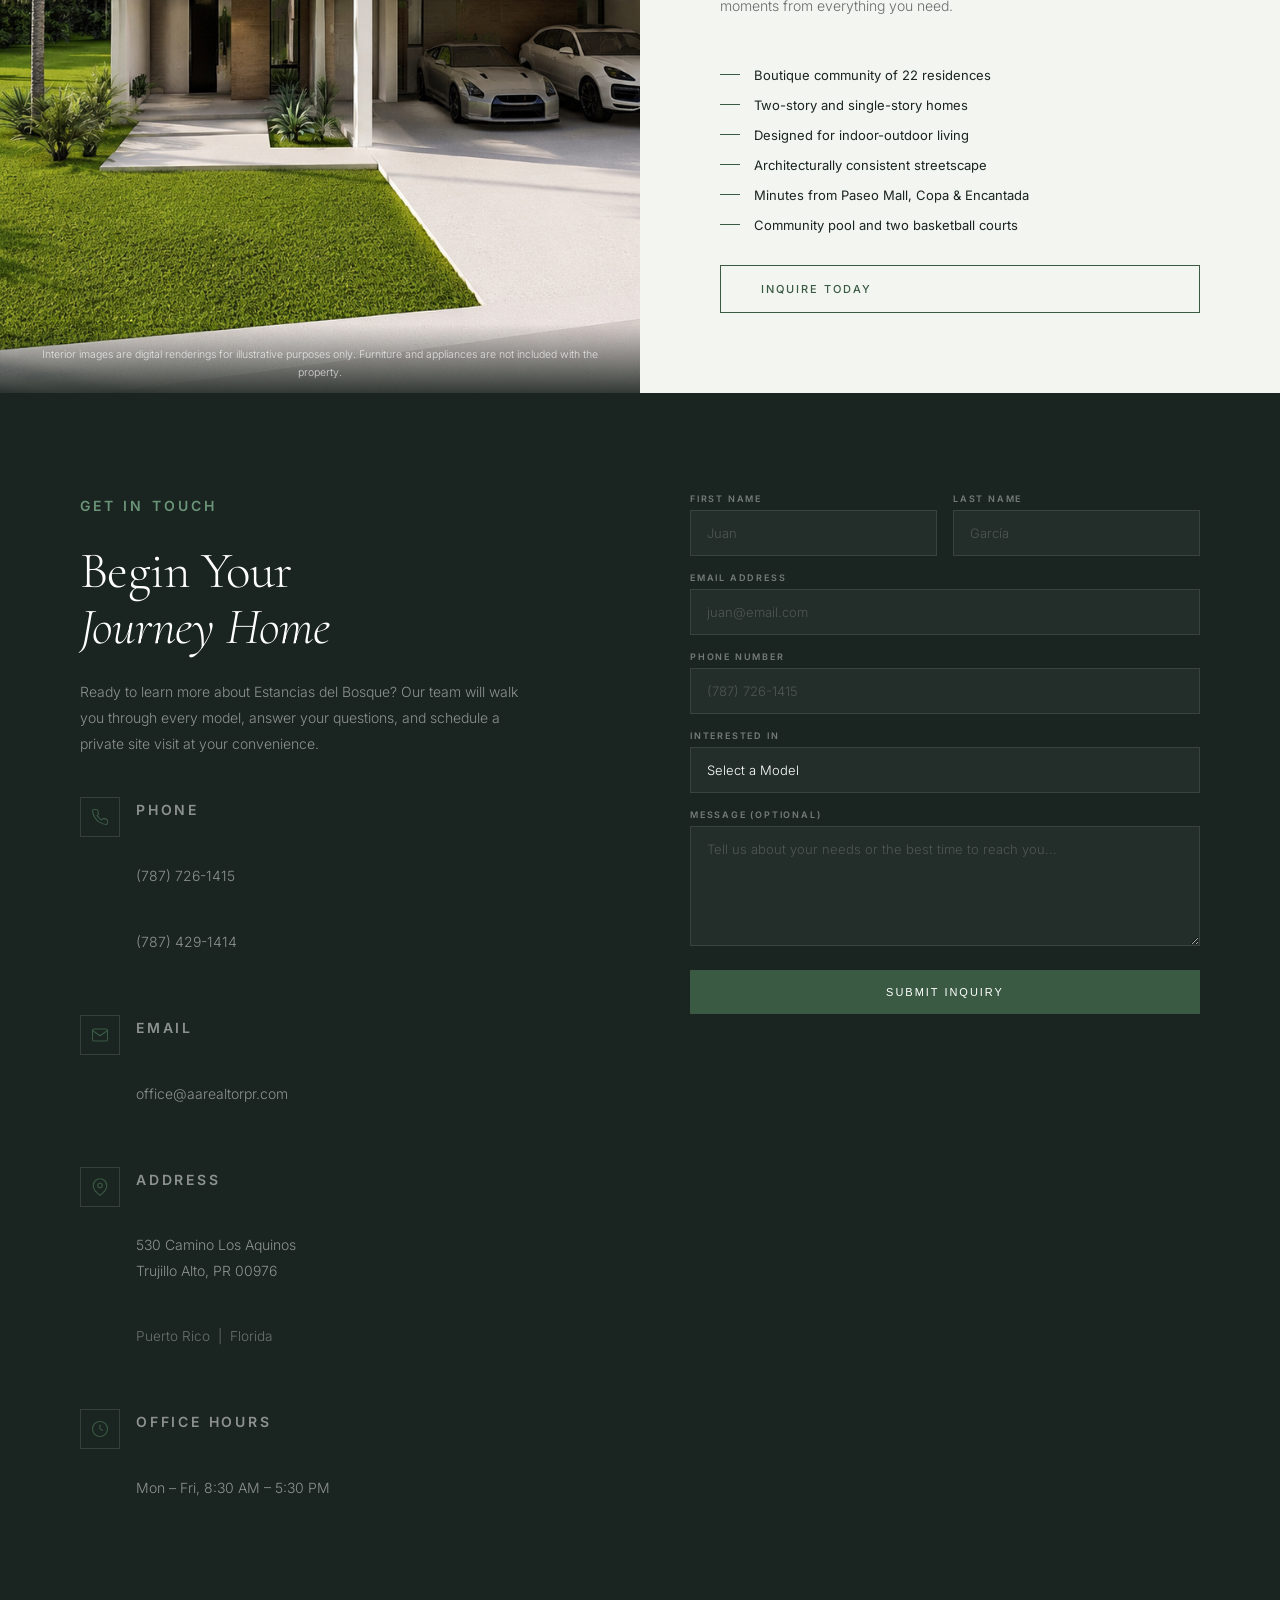
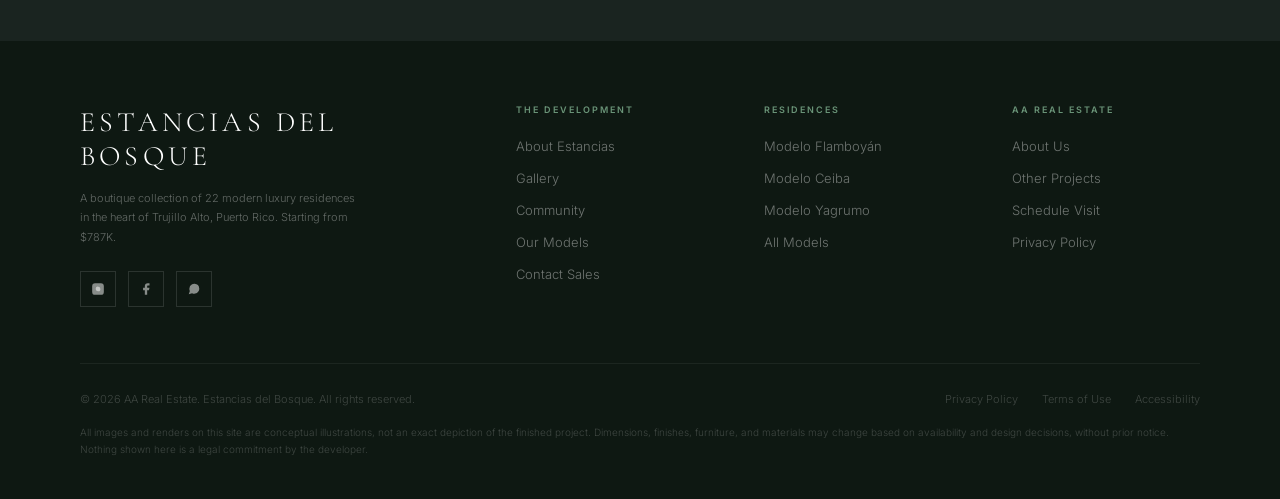
==== commit 1e10af18: "Add legal disclaimer on conceptual renders to site footers Images and renders are conceptual illustr" ====
--- a/full-site.html
+++ b/full-site.html
@@ -741,6 +741,11 @@
         <a href="#">Accessibility</a>
       </div>
     </div>
+    <p class="footer-disclaimer">
+      All images and renders on this site are conceptual illustrations, not an exact depiction of the
+      finished project. Dimensions, finishes, furniture, and materials may change based on availability
+      and design decisions, without prior notice. Nothing shown here is a legal commitment by the developer.
+    </p>
   </footer>
 
   <!-- ============ WHATSAPP FLOAT ============ -->
--- a/css/style.css
+++ b/css/style.css
@@ -1185,6 +1185,14 @@
 }
 
 .footer-legal a:hover { color: rgba(255,255,255,0.5); }
+
+.footer-disclaimer {
+  max-width: 1400px;
+  margin: 18px auto 0;
+  font-size: 10px;
+  color: rgba(255,255,255,0.2);
+  line-height: 1.75;
+}
 
 /* =============================================
    LIGHTBOX
